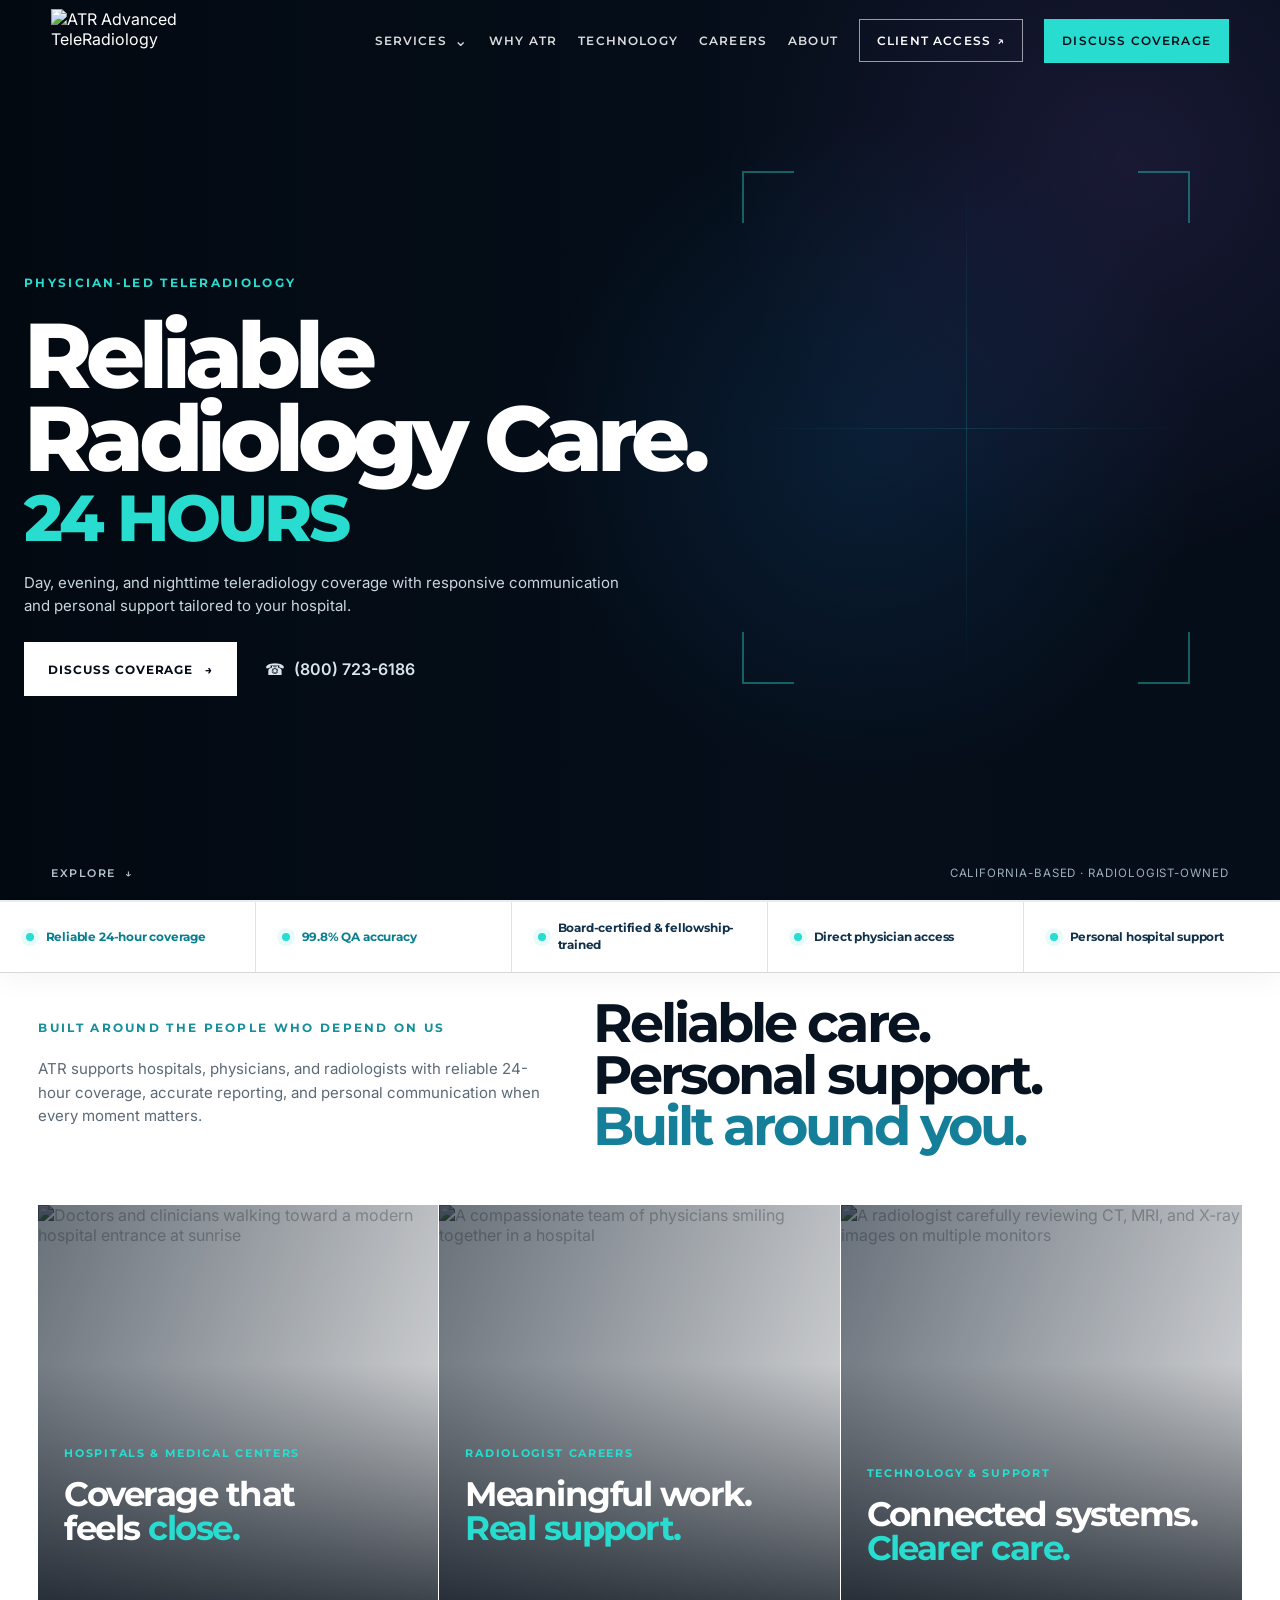
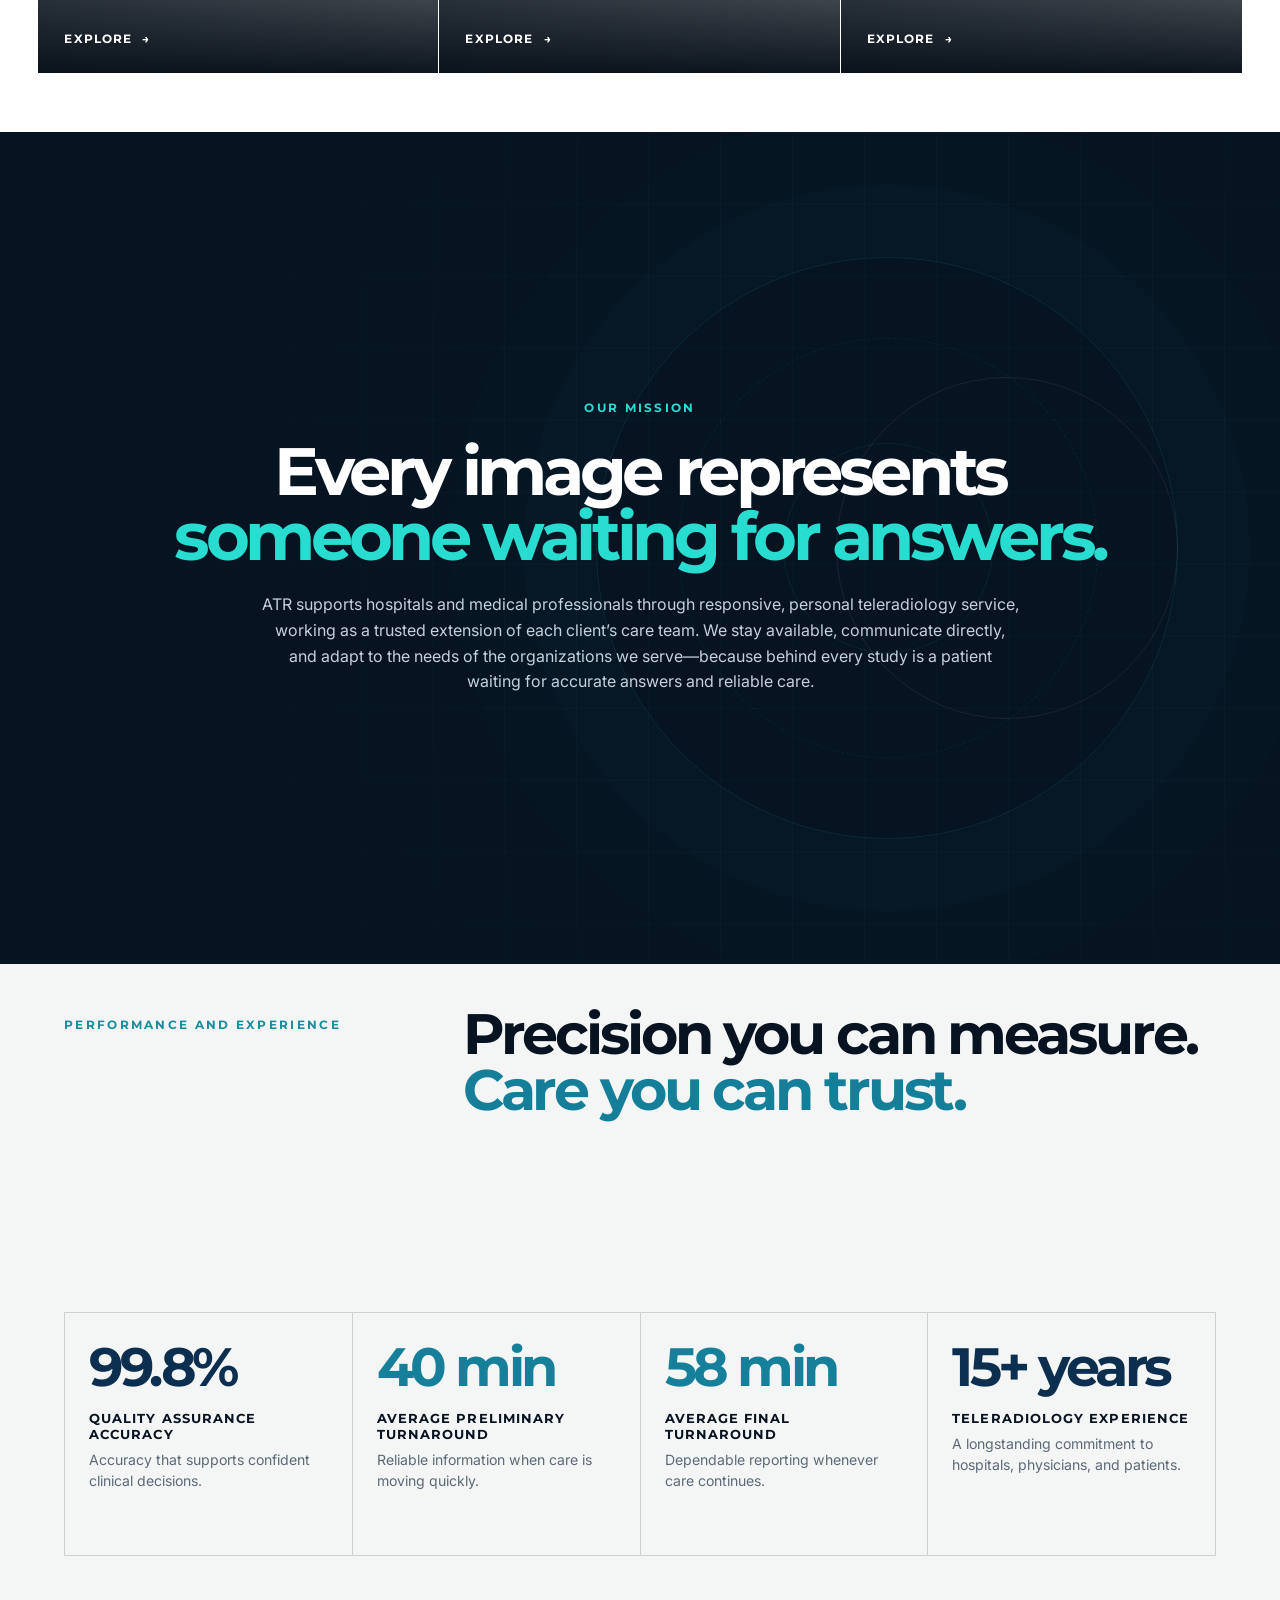
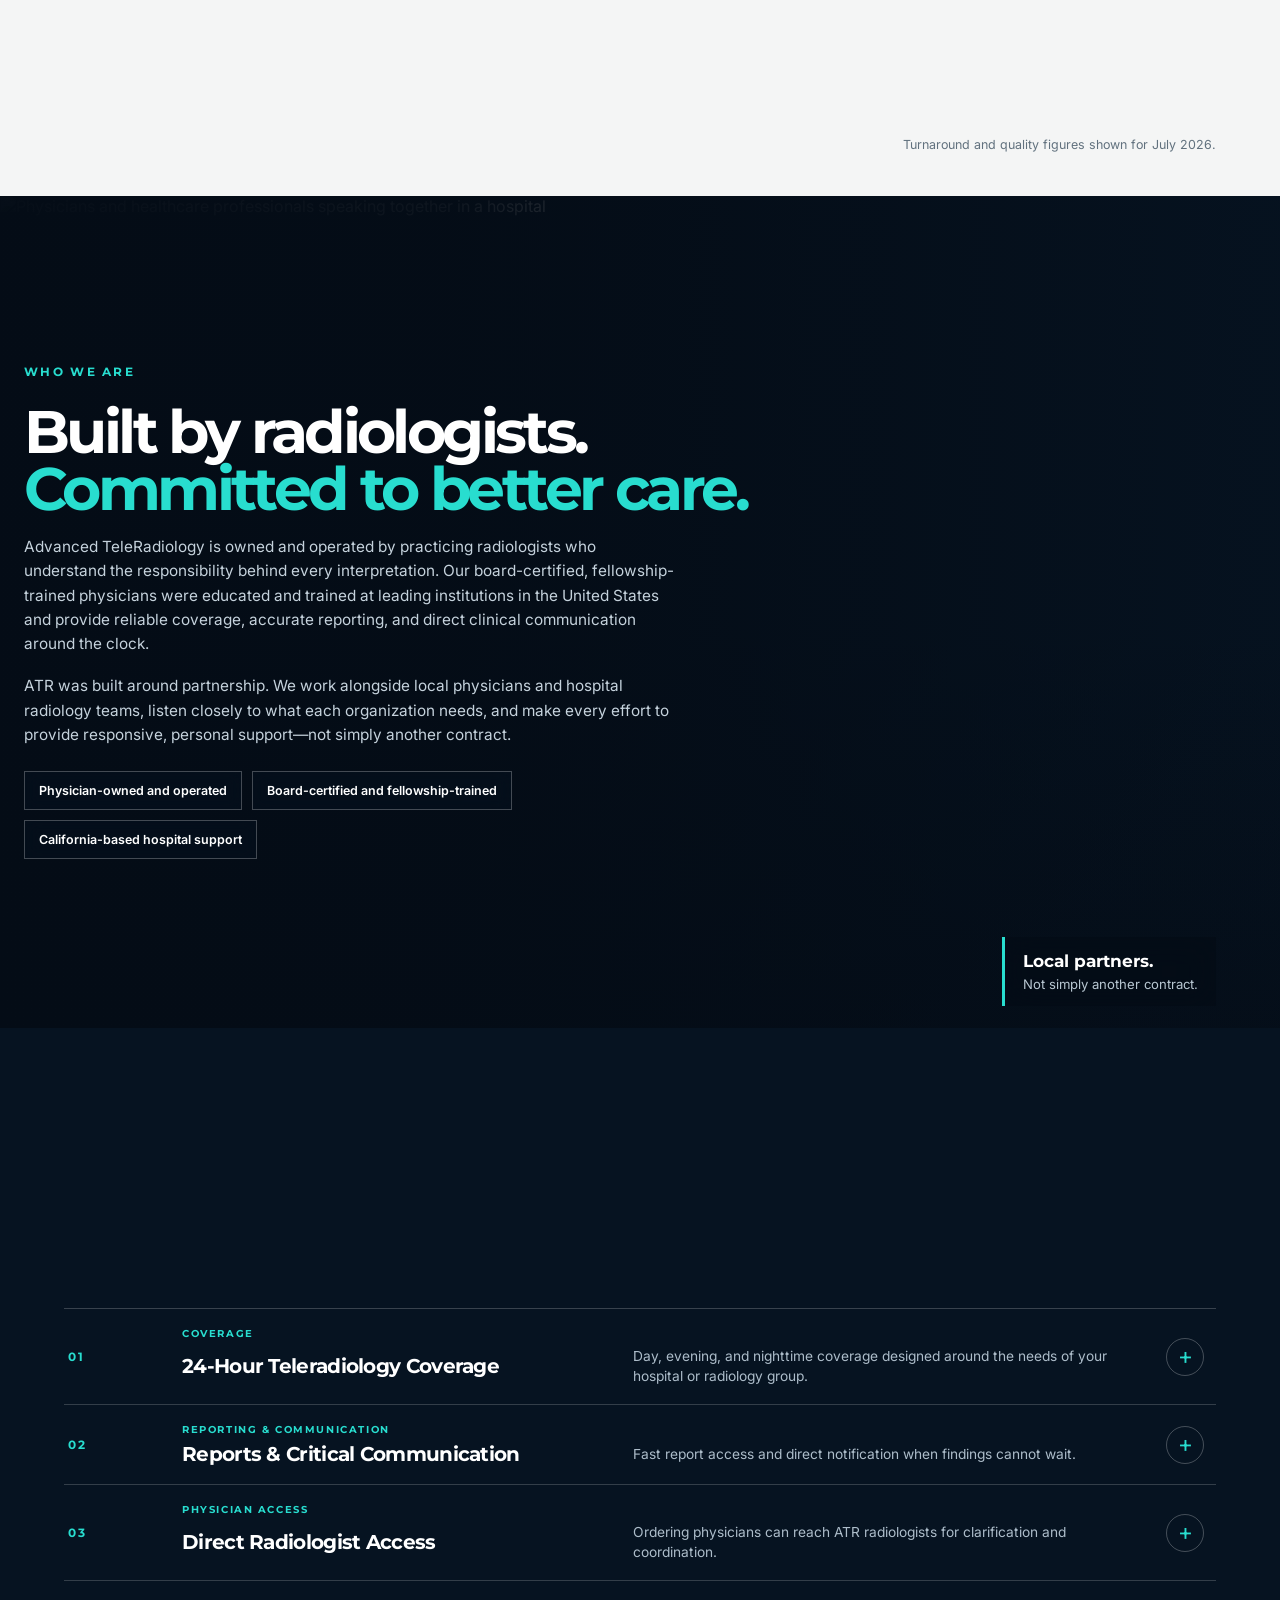
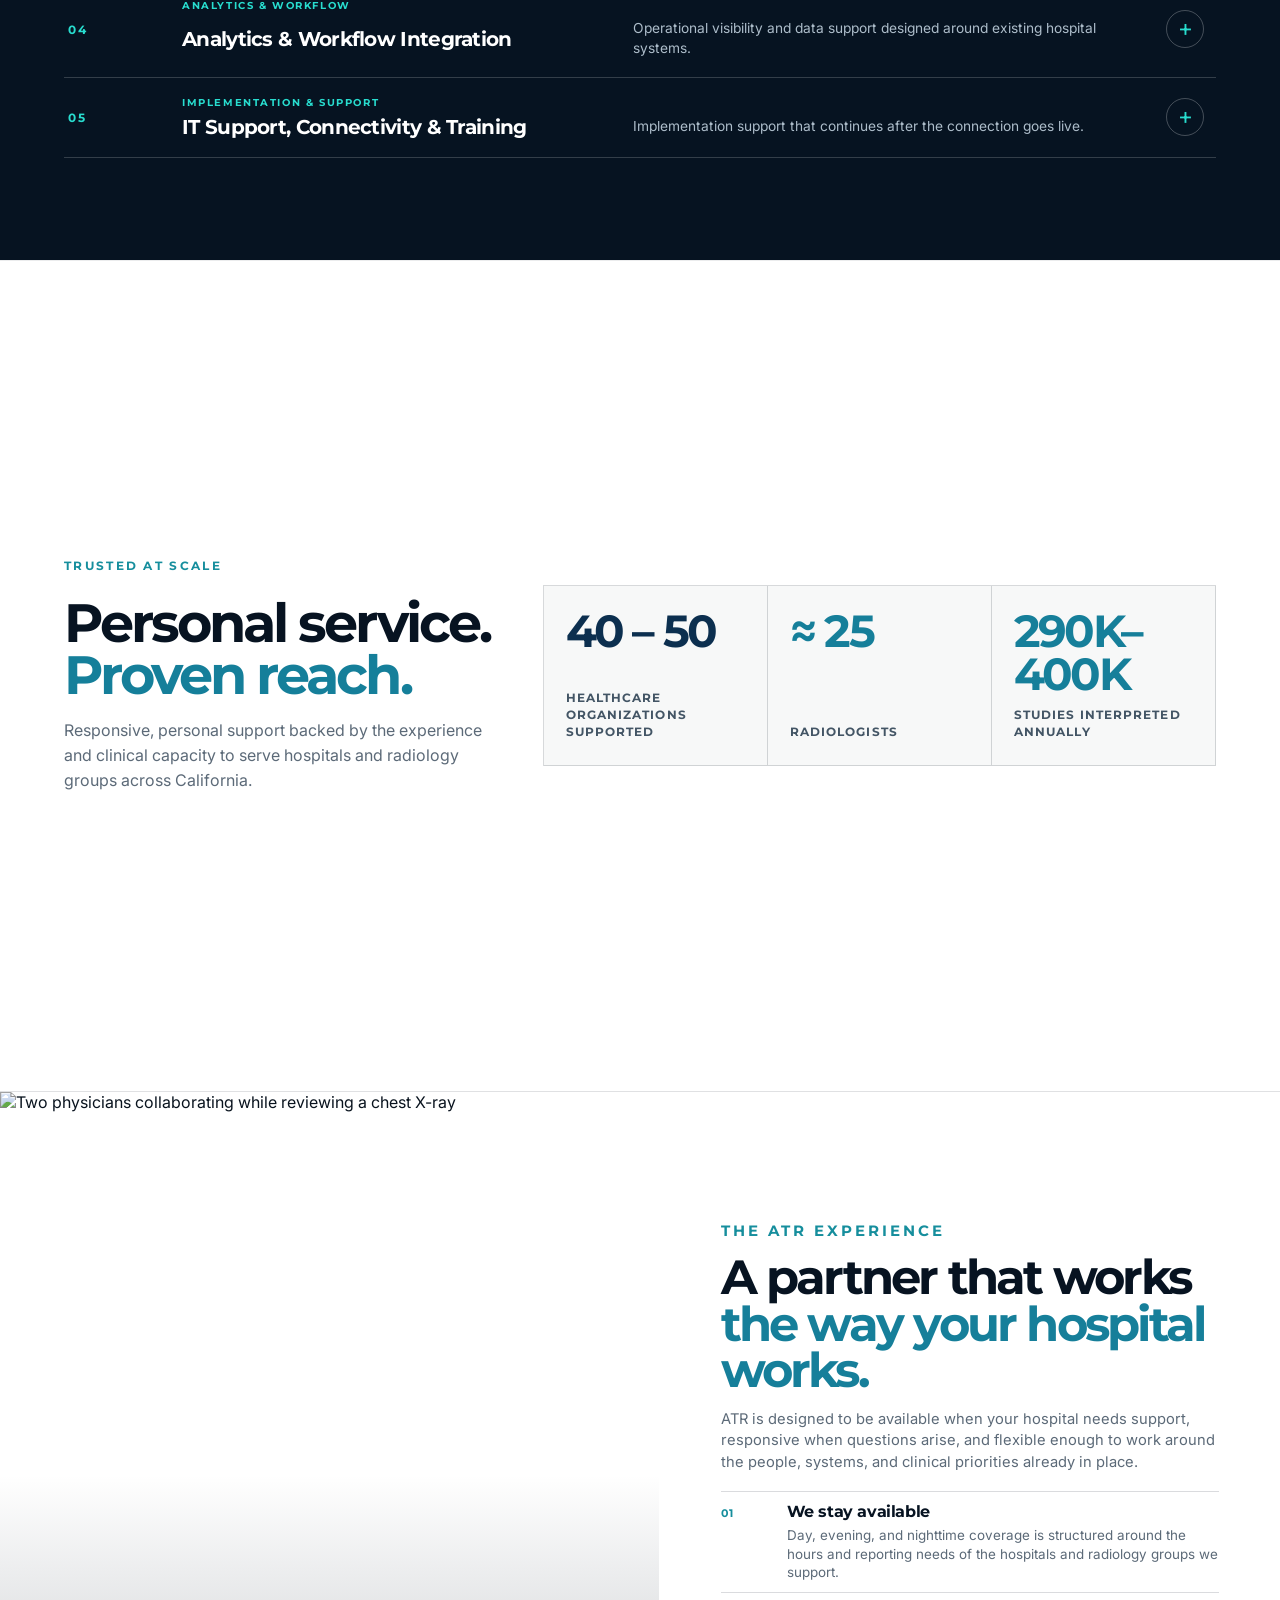
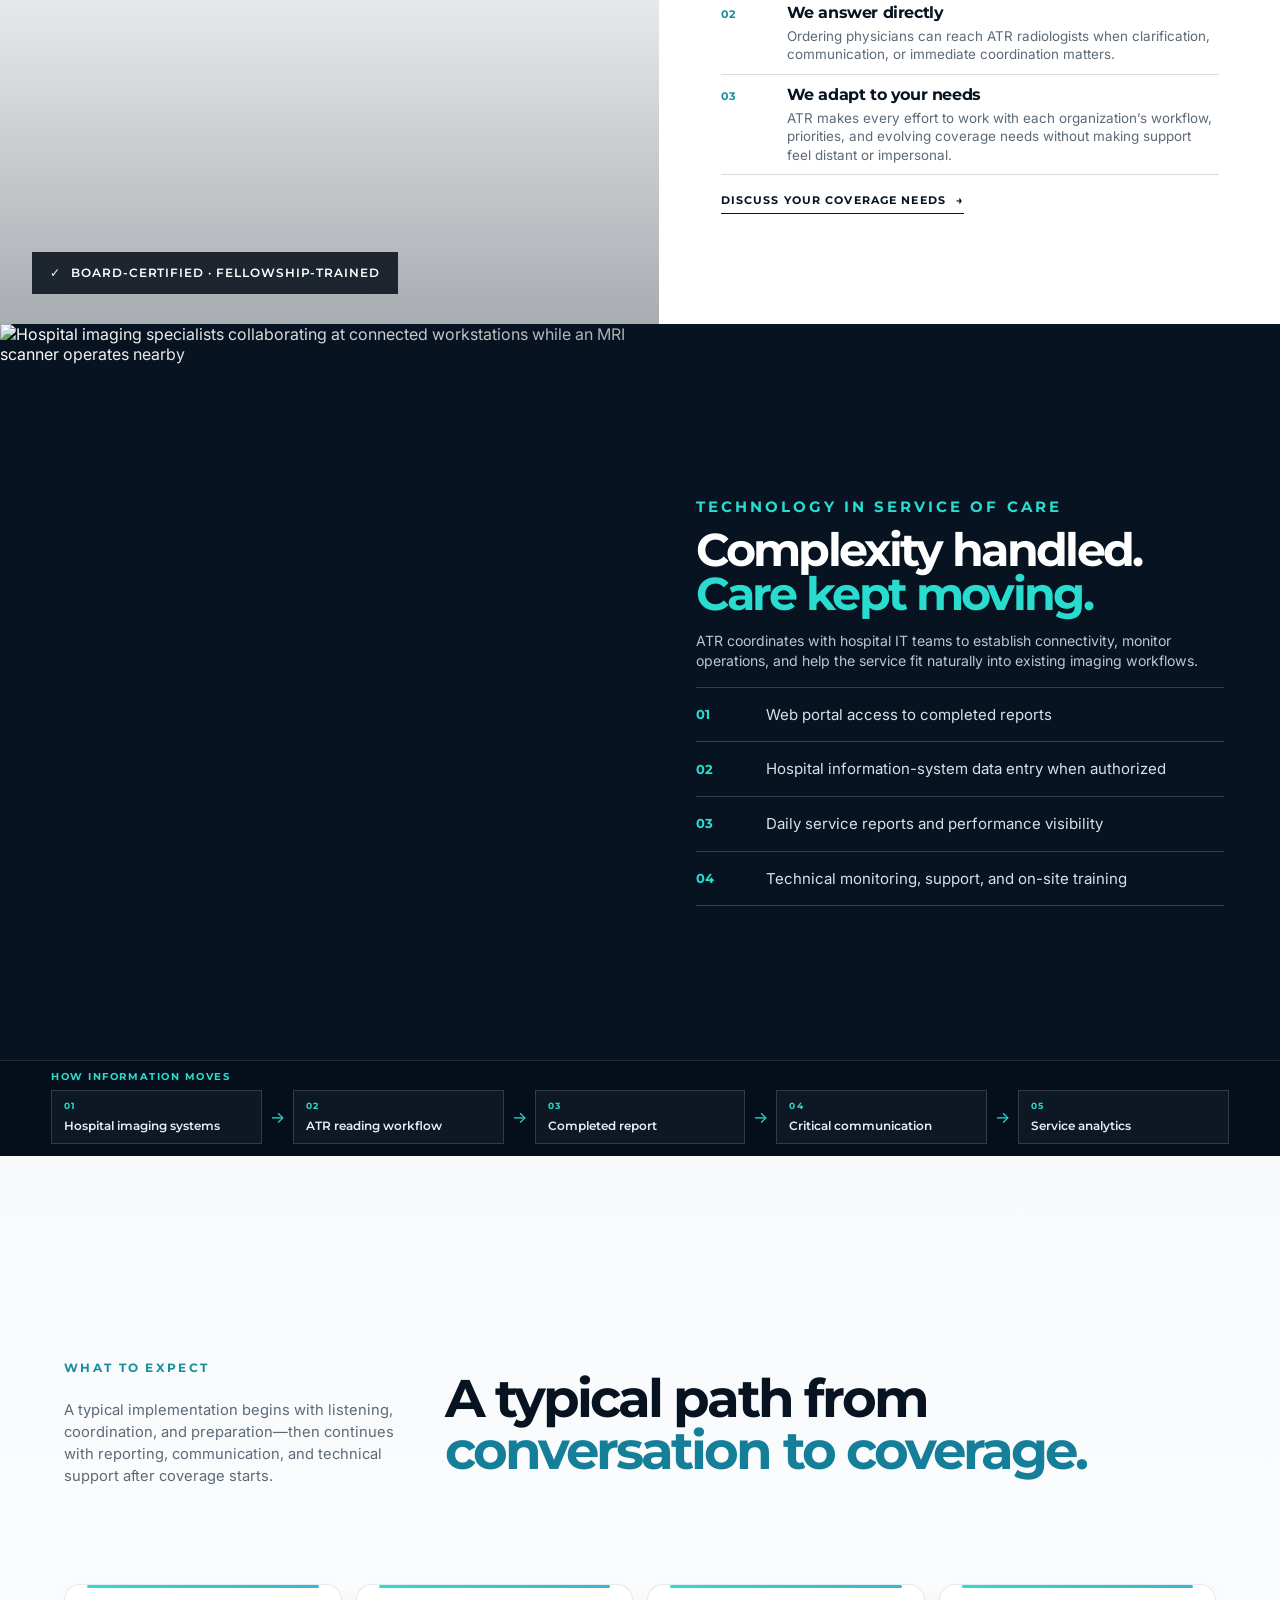
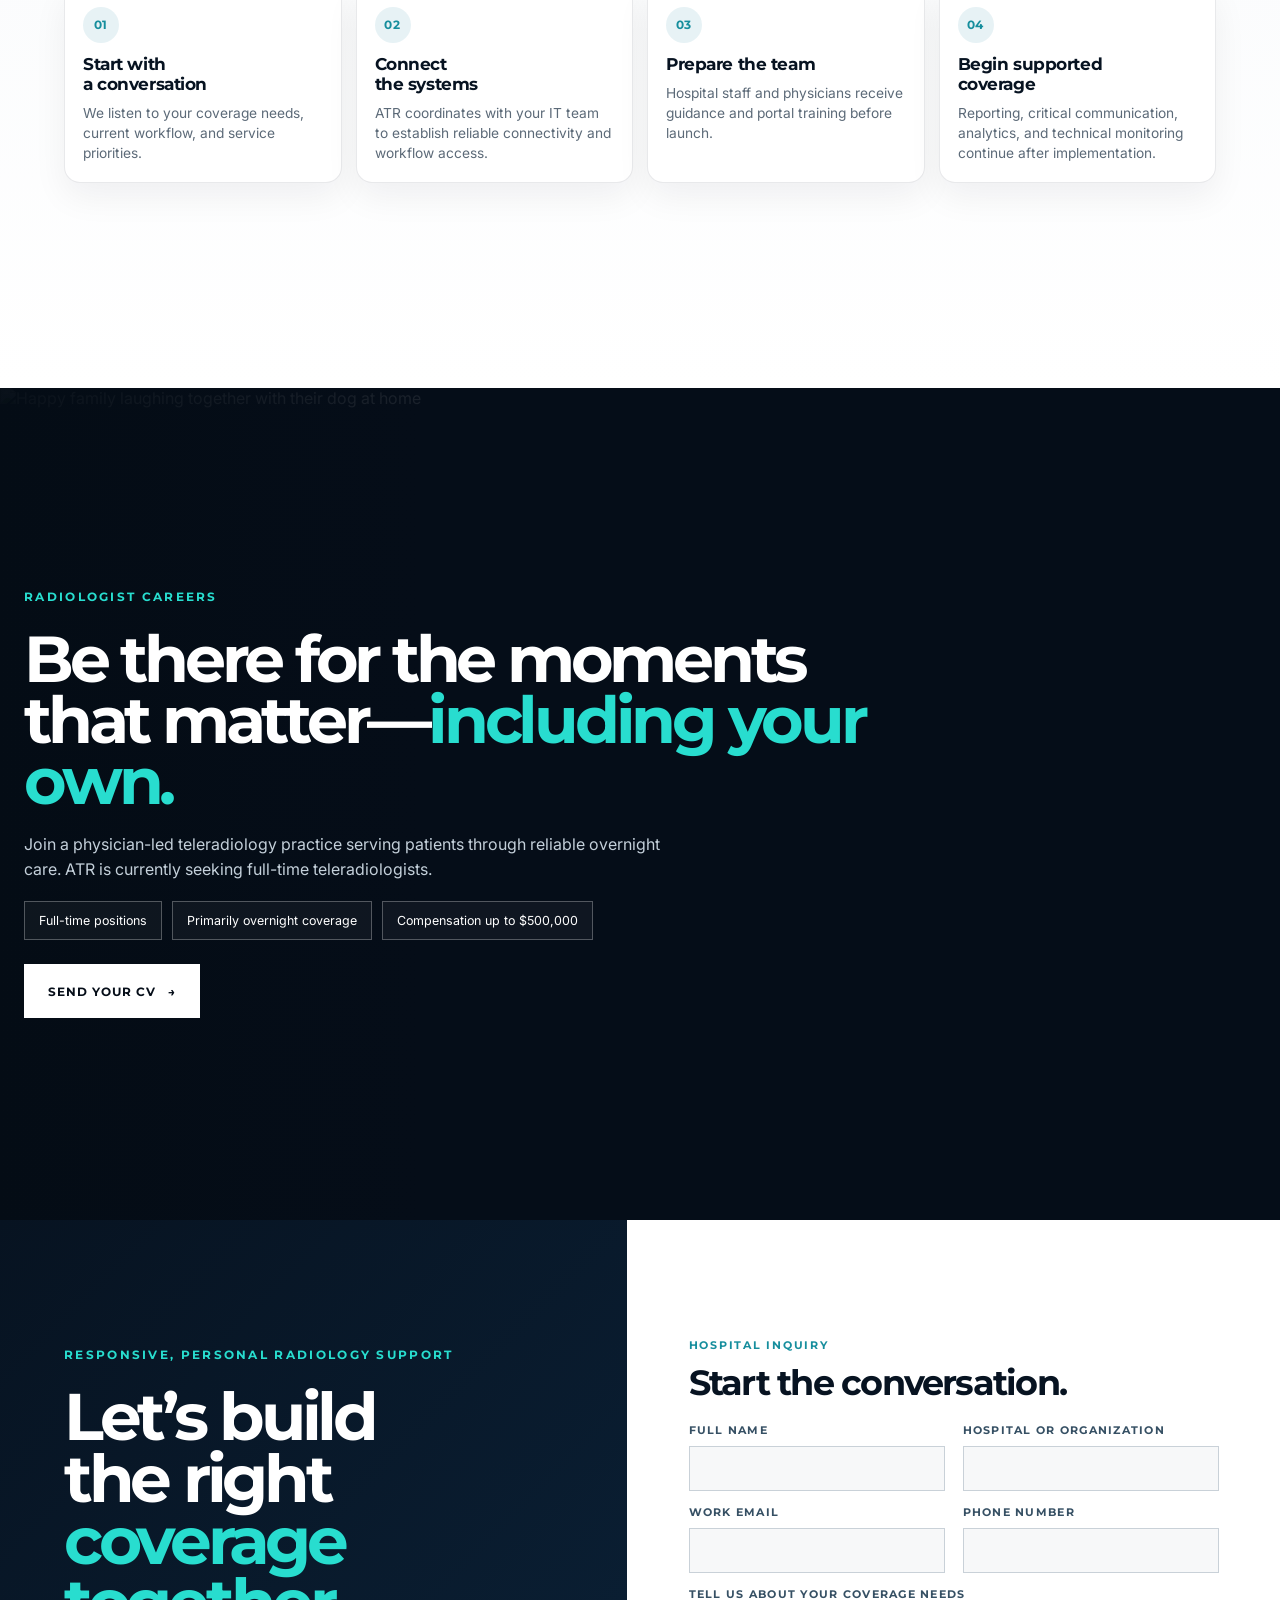
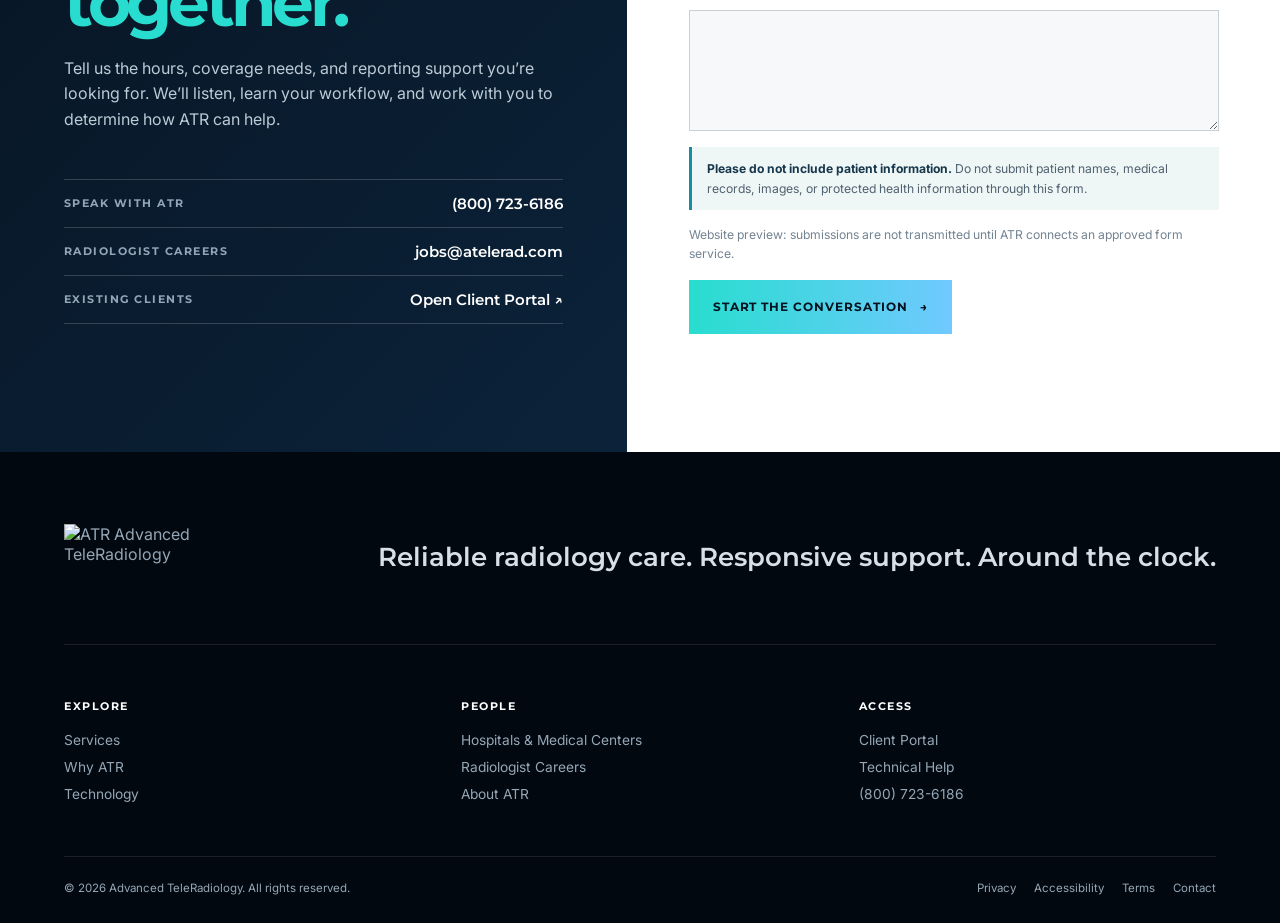
==== index.html @ 96e14dea "Publish light-theme website files" ====
<!DOCTYPE html>

<html lang="en">
<head>
<meta charset="utf-8"/>
<meta content="width=device-width, initial-scale=1" name="viewport"/>
<meta content="Advanced TeleRadiology provides reliable 24-hour teleradiology coverage, accurate reporting, responsive communication, workflow support, and direct radiologist access for California hospitals and radiology groups." name="description"/>
<meta content="#050d18" name="theme-color"/>
<meta content="ATR | Advanced TeleRadiology" property="og:title"/>
<meta content="Reliable radiology care. Responsive support. Around the clock." property="og:description"/>
<meta content="website" property="og:type"/>
<title>ATR | Advanced TeleRadiology</title>
<link href="https://fonts.googleapis.com" rel="preconnect"/>
<link crossorigin="" href="https://fonts.gstatic.com" rel="preconnect"/>
<link href="https://fonts.googleapis.com/css2?family=Inter:wght@400;500;600;700&amp;family=Montserrat:wght@500;600;700;800&amp;display=swap" rel="stylesheet"/>
<link href="styles.css" rel="stylesheet"/>
<script defer="" src="script.js"></script>
<link href="https://www.atelerad.com/" rel="canonical"/><meta content="https://www.atelerad.com/" property="og:url"/><meta content="https://www.atelerad.com/assets/social-card.jpg" property="og:image"/><meta content="1200" property="og:image:width"/><meta content="630" property="og:image:height"/><meta content="summary_large_image" name="twitter:card"/><meta content="ATR | Advanced TeleRadiology" name="twitter:title"/><meta content="Reliable radiology care. Responsive support. Around the clock." name="twitter:description"/><meta content="https://www.atelerad.com/assets/social-card.jpg" name="twitter:image"/><link href="assets/favicon.png" rel="icon" type="image/png"/><script type="application/ld+json">{"@context":"https://schema.org","@type":"Organization","name":"Advanced TeleRadiology","alternateName":"ATR","url":"https://www.atelerad.com/","logo":"https://www.atelerad.com/assets/atr-logo-optimized.png","telephone":"+1-800-723-6186","description":"Physician-owned teleradiology coverage, reporting, critical findings communication, workflow integration, and hospital support."}</script><meta content="ATR radiologist reviewing medical imaging with the headline Reliable Radiology Care. 24 Hours" property="og:image:alt"/></head>
<body>
<a class="skip-link" href="#main">Skip to main content</a>
<header class="header" data-header="">
<a aria-label="ATR home" class="brand" href="#top"><img alt="ATR Advanced TeleRadiology" decoding="async" height="211" src="assets/atr-logo-optimized.png" width="480"/></a>
<nav aria-label="Primary navigation" class="nav" data-nav="">
<div class="nav-services" data-services-nav="">
<button aria-controls="services-nav-menu" aria-expanded="false" class="nav-services__toggle" data-services-toggle="" type="button">
<span>Services</span><span aria-hidden="true" class="nav-services__chevron">⌄</span>
</button>
<div aria-label="Services menu" class="services-menu" id="services-nav-menu">
<div class="services-menu__grid">
<div>
<p>Hospital Coverage</p>
<a href="#service-coverage">24-hour teleradiology coverage</a>
<a href="#service-coverage">All study types &amp; imaging modalities</a>
<a href="#service-coverage">Preliminary and final reporting</a>
</div>
<div>
<p>Reporting &amp; Communication</p>
<a href="#service-reporting">Web portal report access</a>
<a href="#service-reporting">Critical findings calls</a>
<a href="#service-access">Direct radiologist access</a>
</div>
<div>
<p>Analytics &amp; Workflow</p>
<a href="#service-workflow">Daily service reporting</a>
<a href="#service-workflow">Hospital-system data entry</a>
<a href="#service-workflow">Workflow integration</a>
</div>
<div>
<p>Technology &amp; Implementation</p>
<a href="#service-technology">Network connectivity</a>
<a href="#service-technology">IT monitoring and support</a>
<a href="#service-technology">Staff and physician training</a>
</div>
</div>
<a class="services-menu__all" href="#services">View all services <span aria-hidden="true">→</span></a>
</div>
</div>
<a href="#why-atr">Why ATR</a>
<a href="#technology">Technology</a>
<a href="#careers">Careers</a>
<a href="#about-atr">About</a>
<a class="nav__portal" href="https://r3.atelerad.com/" rel="noopener noreferrer" target="_blank">Client Access <span aria-hidden="true">↗</span></a><a aria-label="Discuss hospital coverage with ATR" class="nav__cta" href="#contact">Discuss Coverage</a>
</nav>
<button aria-expanded="false" aria-label="Toggle navigation" class="menu" data-menu="" type="button">
<span></span><span></span><span></span>
</button>
</header>
<main id="main">
<section class="hero" id="top">
<div aria-hidden="true" class="hero__image"></div>
<div aria-hidden="true" class="hero__veil"></div>
<div aria-hidden="true" class="hero__diagnostic-frame"><span class="hero__diagnostic-corner hero__diagnostic-corner--tl"></span><span class="hero__diagnostic-corner hero__diagnostic-corner--tr"></span><span class="hero__diagnostic-corner hero__diagnostic-corner--bl"></span><span class="hero__diagnostic-corner hero__diagnostic-corner--br"></span></div>
<div class="hero__content">
<p class="overline">Physician-led teleradiology</p>
<h1>Reliable<br/>Radiology Care.</h1>
<p class="hero__hours">24 HOURS</p>
<p class="hero__sub">Day, evening, and nighttime teleradiology coverage with responsive communication and personal support tailored to your hospital.</p>
<div class="hero__actions">
<a class="button button--light" href="#contact">Discuss Coverage <span aria-hidden="true">→</span></a>
<a class="hero__phone" href="tel:+18007236186"><span aria-hidden="true">☎</span> (800) 723-6186</a>
</div>
</div>
<a class="hero__scroll" href="#pathways">Explore <span aria-hidden="true">↓</span></a>
<div class="hero__tag">California-based · Radiologist-owned</div>
</section>

<section class="pathways" id="pathways"><section aria-label="ATR trust signals" class="trust-strip" id="trust">
<div class="trust-strip__inner">
<div class="trust-signal"><span aria-hidden="true" class="trust-signal__dot"></span><strong>Reliable 24-hour coverage</strong></div>
<div class="trust-signal"><span aria-hidden="true" class="trust-signal__dot"></span><strong>99.8% QA accuracy</strong></div>
<div class="trust-signal"><span aria-hidden="true" class="trust-signal__dot"></span><strong>Board-certified &amp; fellowship-trained</strong></div>
<div class="trust-signal"><span aria-hidden="true" class="trust-signal__dot"></span><strong>Direct physician access</strong></div>
<div class="trust-signal"><span aria-hidden="true" class="trust-signal__dot"></span><strong>Personal hospital support</strong></div>
</div>
</section><div class="pathways__body">
<div class="pathways__intro" data-reveal="">
<div class="pathways__intro-copy">
<p class="overline overline--dark">Built around the people who depend on us</p>
<p>ATR supports hospitals, physicians, and radiologists with reliable 24-hour coverage, accurate reporting, and personal communication when every moment matters.</p>
</div>
<h2>Reliable care. Personal support.<br/><span>Built around you.</span></h2>
</div>
<div class="pathways__grid">
<a class="pathway" data-reveal="" href="#services">
<img alt="Doctors and clinicians walking toward a modern hospital entrance at sunrise" decoding="async" height="1448" loading="lazy" src="assets/path-hospitals.webp" width="1086"/>
<div class="pathway__overlay"></div>
<div class="pathway__content">
<p>Hospitals &amp; Medical Centers</p>
<h3>Coverage that feels <em>close.</em></h3>
<span class="pathway__body">Flexible 24-hour interpretations, direct physician communication, and support designed around your workflow.</span>
<span class="pathway__link">Explore <span aria-hidden="true">→</span></span>
</div>
</a>
<a class="pathway" data-reveal="" href="#careers">
<img alt="A compassionate team of physicians smiling together in a hospital" decoding="async" height="1448" loading="lazy" src="assets/path-radiologists.webp" width="1086"/>
<div class="pathway__overlay"></div>
<div class="pathway__content">
<p>Radiologist Careers</p>
<h3>Meaningful work. <em>Real support.</em></h3>
<span class="pathway__body">Practice in a physician-led environment focused on accuracy, dependable technology, and meaningful overnight care.</span>
<span class="pathway__link">Explore <span aria-hidden="true">→</span></span>
</div>
</a>
<a class="pathway" data-reveal="" href="#technology">
<img alt="A radiologist carefully reviewing CT, MRI, and X-ray images on multiple monitors" decoding="async" height="1448" loading="lazy" src="assets/path-technology.webp" width="1086"/>
<div class="pathway__overlay"></div>
<div class="pathway__content">
<p>Technology &amp; Support</p>
<h3>Connected systems. <em>Clearer care.</em></h3>
<span class="pathway__body">Portal access, hospital workflow integration, daily analytics, IT monitoring, and on-site training.</span>
<span class="pathway__link">Explore <span aria-hidden="true">→</span></span>
</div>
</a>
</div>
</div></section>
<section class="mission" id="mission"><div aria-hidden="true" class="mission__scan-field"><span class="mission__scan-ring mission__scan-ring--one"></span><span class="mission__scan-ring mission__scan-ring--two"></span></div>
<div class="mission__inner" data-reveal="">
<p class="overline">Our mission</p>
<h2>Every image represents<br/><span>someone waiting for answers.</span></h2>
<p>ATR supports hospitals and medical professionals through responsive, personal teleradiology service, working as a trusted extension of each client’s care team. We stay available, communicate directly, and adapt to the needs of the organizations we serve—because behind every study is a patient waiting for accurate answers and reliable care.</p>
</div>
</section>
<section class="metrics">
<div class="metrics__heading" data-reveal="">
<p class="overline overline--dark">Performance and experience</p>
<h2>Precision you can measure.<br/><span>Care you can trust.</span></h2>
</div>
<div class="metrics__grid">
<article class="metric" data-reveal=""><strong>99.8%</strong><h3>Quality assurance accuracy</h3><p>Accuracy that supports confident clinical decisions.</p></article>
<article class="metric" data-reveal=""><strong>40 min</strong><h3>Average preliminary turnaround</h3><p>Reliable information when care is moving quickly.</p></article>
<article class="metric" data-reveal=""><strong>58 min</strong><h3>Average final turnaround</h3><p>Dependable reporting whenever care continues.</p></article>
<article class="metric" data-reveal=""><strong>15+ years</strong><h3>Teleradiology experience</h3><p>A longstanding commitment to hospitals, physicians, and patients.</p></article>
</div><p class="metrics__note">Turnaround and quality figures shown for July 2026.</p>
</section>
<section class="about-company" id="about-atr">
<img alt="Physicians and healthcare professionals speaking together in a hospital" class="about-company__image" decoding="async" height="1448" loading="lazy" src="assets/about-team.webp" width="1086"/>
<div aria-hidden="true" class="about-company__veil"></div>
<div class="about-company__content" data-reveal="">
<p class="overline">Who we are</p>
<h2>Built by radiologists.<br/><span>Committed to better care.</span></h2>
<p>Advanced TeleRadiology is owned and operated by practicing radiologists who understand the responsibility behind every interpretation. Our board-certified, fellowship-trained physicians were educated and trained at leading institutions in the United States and provide reliable coverage, accurate reporting, and direct clinical communication around the clock.</p>
<p>ATR was built around partnership. We work alongside local physicians and hospital radiology teams, listen closely to what each organization needs, and make every effort to provide responsive, personal support—not simply another contract.</p>
<div aria-label="ATR company qualities" class="about-company__facts">
<span>Physician-owned and operated</span>
<span>Board-certified and fellowship-trained</span>
<span>California-based hospital support</span>
</div>
</div>
<div class="about-company__statement" data-reveal="">
<strong>Local partners.</strong>
<span>Not simply another contract.</span>
</div>
</section>
<section class="services" id="services">
<div class="services__header" data-reveal="">
<div><p class="overline">Services for hospitals</p><h2>Care never stops.<br/><span>Neither do we.</span></h2></div>
<p>ATR provides 24-hour teleradiology coverage for hospitals and radiology groups, with preliminary and final interpretation across all study types and imaging modalities—supported by responsive communication, technology, analytics, and implementation support.</p>
</div>
<div class="capabilities capabilities--accordion">
<article class="capability capability--expandable" data-reveal="" data-service-accordion="" id="service-coverage">
<button aria-controls="service-coverage-panel" aria-expanded="false" class="capability__toggle" type="button">
<span class="capability__number">01</span>
<span class="capability__title"><span class="capability__category">Coverage</span><strong>24-Hour Teleradiology Coverage</strong><small>Day, evening, and nighttime coverage designed around the needs of your hospital or radiology group.</small></span>
<span aria-hidden="true" class="capability__arrow">+</span>
</button>
<div class="capability__panel" hidden="" id="service-coverage-panel">
<div class="capability__details">
<p>ATR supports California hospitals, medical centers, and radiology groups with flexible teleradiology coverage across all study types and imaging modalities.</p>
<ul><li>Preliminary and final interpretation</li><li>All study types and imaging modalities</li><li>Coverage structured around hospital needs and workflows</li></ul>
</div>
</div>
</article>
<article class="capability capability--expandable" data-reveal="" data-service-accordion="" id="service-reporting">
<button aria-controls="service-reporting-panel" aria-expanded="false" class="capability__toggle" type="button">
<span class="capability__number">02</span>
<span class="capability__title"><span class="capability__category">Reporting &amp; communication</span><strong>Reports &amp; Critical Communication</strong><small>Fast report access and direct notification when findings cannot wait.</small></span>
<span aria-hidden="true" class="capability__arrow">+</span>
</button>
<div class="capability__panel" hidden="" id="service-reporting-panel">
<div class="capability__details">
<p>Completed reports are made available through ATR’s web portal when studies are completed.</p>
<ul><li>Immediate web portal access to completed reports</li><li>Critical findings communicated directly by phone</li><li>Clear reporting designed to keep patient care moving</li></ul>
</div>
</div>
</article>
<article class="capability capability--expandable" data-reveal="" data-service-accordion="" id="service-access">
<button aria-controls="service-access-panel" aria-expanded="false" class="capability__toggle" type="button">
<span class="capability__number">03</span>
<span class="capability__title"><span class="capability__category">Physician access</span><strong>Direct Radiologist Access</strong><small>Ordering physicians can reach ATR radiologists for clarification and coordination.</small></span>
<span aria-hidden="true" class="capability__arrow">+</span>
</button>
<div class="capability__panel" hidden="" id="service-access-panel">
<div class="capability__details">
<p>ATR keeps clinical communication personal and accessible rather than placing distance between the interpreting radiologist and the hospital team.</p>
<ul><li>Direct access for ordering physicians</li><li>Clinical clarification when questions arise</li><li>Responsive communication with hospital care teams</li></ul>
</div>
</div>
</article>
<article class="capability capability--expandable" data-reveal="" data-service-accordion="" id="service-workflow">
<button aria-controls="service-workflow-panel" aria-expanded="false" class="capability__toggle" type="button">
<span class="capability__number">04</span>
<span class="capability__title"><span class="capability__category">Analytics &amp; workflow</span><strong>Analytics &amp; Workflow Integration</strong><small>Operational visibility and data support designed around existing hospital systems.</small></span>
<span aria-hidden="true" class="capability__arrow">+</span>
</button>
<div class="capability__panel" hidden="" id="service-workflow-panel">
<div class="capability__details">
<p>ATR helps clients monitor service performance and reduce unnecessary workflow friction.</p>
<ul><li>Online daily service reporting for radiology departments</li><li>Hospital information-system data entry when access is authorized</li><li>Integration support for existing reporting and imaging workflows</li></ul>
</div>
</div>
</article>
<article class="capability capability--expandable" data-reveal="" data-service-accordion="" id="service-technology">
<button aria-controls="service-technology-panel" aria-expanded="false" class="capability__toggle" type="button">
<span class="capability__number">05</span>
<span class="capability__title"><span class="capability__category">Implementation &amp; support</span><strong>IT Support, Connectivity &amp; Training</strong><small>Implementation support that continues after the connection goes live.</small></span>
<span aria-hidden="true" class="capability__arrow">+</span>
</button>
<div class="capability__panel" hidden="" id="service-technology-panel">
<div class="capability__details">
<p>ATR’s technical team works with hospital IT personnel to establish and maintain reliable connectivity.</p>
<ul><li>Connectivity setup coordinated with hospital IT teams</li><li>Daily operational monitoring and technical support</li><li>Alerts to hospital IT personnel when issues occur</li><li>On-site web portal training for hospital staff and physicians</li></ul>
</div>
</div>
</article>
</div>
</section>
<section aria-label="ATR service scale" class="scale-proof">
<div class="scale-proof__inner">
<div class="scale-proof__intro" data-reveal="">
<p class="overline overline--dark">Trusted at scale</p>
<h2>Personal service.<br/><span>Proven reach.</span></h2>
<p>Responsive, personal support backed by the experience and clinical capacity to serve hospitals and radiology groups across California.</p>
</div>
<div class="scale-proof__stats">
<article data-reveal=""><strong>40&nbsp;–&nbsp;50</strong><span>Healthcare organizations supported</span></article>
<article data-reveal=""><strong>≈&nbsp;25</strong><span>Radiologists</span></article>
<article data-reveal=""><strong>290K–400K</strong><span>Studies interpreted annually</span></article>
</div>
</div>
</section>
<section class="partnership" id="why-atr">
<div class="partnership__visual" data-reveal="">
<img alt="Two physicians collaborating while reviewing a chest X-ray" decoding="async" height="1402" loading="lazy" src="assets/partnership-radiologists.webp" width="1122"/>
<div class="partnership__caption"><span aria-hidden="true">✓</span> Board-certified · Fellowship-trained</div>
</div>
<div class="partnership__copy" data-reveal=""><p class="overline overline--dark">The ATR experience</p><h2>A partner that works <br/><span>the way your hospital works.</span></h2><p>ATR is designed to be available when your hospital needs support, responsive when questions arise, and flexible enough to work around the people, systems, and clinical priorities already in place.</p><div class="partnership__experience"><article><span>01</span><div><h3>We stay available</h3><p>Day, evening, and nighttime coverage is structured around the hours and reporting needs of the hospitals and radiology groups we support.</p></div></article><article><span>02</span><div><h3>We answer directly</h3><p>Ordering physicians can reach ATR radiologists when clarification, communication, or immediate coordination matters.</p></div></article><article><span>03</span><div><h3>We adapt to your needs</h3><p>ATR makes every effort to work with each organization’s workflow, priorities, and evolving coverage needs without making support feel distant or impersonal.</p></div></article></div><a class="text-button" href="#contact">Discuss your coverage needs <span aria-hidden="true">→</span></a></div>
</section>
<section class="technology" id="technology">
<div class="technology__media"><img alt="Hospital imaging specialists collaborating at connected workstations while an MRI scanner operates nearby" decoding="async" height="1402" loading="lazy" src="assets/technology-control-room.webp" width="1122"/></div>
<div class="technology__copy" data-reveal="">
<p class="overline">Technology in service of care</p>
<h2>Complexity handled.<br/><span>Care kept moving.</span></h2>
<p>ATR coordinates with hospital IT teams to establish connectivity, monitor operations, and help the service fit naturally into existing imaging workflows.</p>
<div class="technology__points">
<div><strong>01</strong><span>Web portal access to completed reports</span></div>
<div><strong>02</strong><span>Hospital information-system data entry when authorized</span></div>
<div><strong>03</strong><span>Daily service reports and performance visibility</span></div>
<div><strong>04</strong><span>Technical monitoring, support, and on-site training</span></div>
</div>
</div>
<div class="technology__flow" data-reveal=""><p class="technology__flow-label">How information moves</p><div aria-label="Hospital-to-ATR radiology workflow" class="technology__flow-track" role="group"><div class="technology__flow-node"><span>01</span><strong>Hospital imaging systems</strong></div><div aria-hidden="true" class="technology__flow-connector">→</div><div class="technology__flow-node"><span>02</span><strong>ATR reading workflow</strong></div><div aria-hidden="true" class="technology__flow-connector">→</div><div class="technology__flow-node"><span>03</span><strong>Completed report</strong></div><div aria-hidden="true" class="technology__flow-connector">→</div><div class="technology__flow-node"><span>04</span><strong>Critical communication</strong></div><div aria-hidden="true" class="technology__flow-connector">→</div><div class="technology__flow-node"><span>05</span><strong>Service analytics</strong></div></div></div></section>
<section class="process">
<div class="process__header" data-reveal="">
<div class="process__intro">
<p class="overline overline--dark">What to expect</p>
<p class="process__lede">A typical implementation begins with listening, coordination, and preparation—then continues with reporting, communication, and technical support after coverage starts.</p>
</div>
<h2>A typical path from <span>conversation to coverage.</span></h2>
</div>
<div class="process__grid">
<article data-reveal=""><span>01</span><h3>Start with a conversation</h3><p>We listen to your coverage needs, current workflow, and service priorities.</p></article>
<article data-reveal=""><span>02</span><h3>Connect the systems</h3><p>ATR coordinates with your IT team to establish reliable connectivity and workflow access.</p></article>
<article data-reveal=""><span>03</span><h3>Prepare the team</h3><p>Hospital staff and physicians receive guidance and portal training before launch.</p></article>
<article data-reveal=""><span>04</span><h3>Begin supported coverage</h3><p>Reporting, critical communication, analytics, and technical monitoring continue after implementation.</p></article>
</div>
</section>
<section class="careers" id="careers">
<img alt="Happy family laughing together with their dog at home" decoding="async" height="941" loading="lazy" src="assets/careers-family-reference.webp" width="1672"/>
<div class="careers__veil"></div>
<div class="careers__content" data-reveal="">
<p class="overline">Radiologist careers</p>
<h2>Be there for the moments<br/>that matter—<span>including your own.</span></h2>
<p>Join a physician-led teleradiology practice serving patients through reliable overnight care. ATR is currently seeking full-time teleradiologists.</p>
<div class="careers__facts"><span>Full-time positions</span><span>Primarily overnight coverage</span><span>Compensation up to $500,000</span></div>
<a class="button button--light" href="mailto:jobs@atelerad.com">Send Your CV <span aria-hidden="true">→</span></a>
</div>
</section>
<section class="contact" id="contact">
<div class="contact__statement" data-reveal="">
<p class="overline">Responsive, personal radiology support</p>
<h2>Let’s build the right<br/><span>coverage together.</span></h2>
<p>Tell us the hours, coverage needs, and reporting support you’re looking for. We’ll listen, learn your workflow, and work with you to determine how ATR can help.</p>
<div class="contact__direct">
<a href="tel:+18007236186"><span>Speak with ATR</span><strong>(800) 723-6186</strong></a>
<a href="mailto:jobs@atelerad.com"><span>Radiologist careers</span><strong>jobs@atelerad.com</strong></a>
<a href="https://r3.atelerad.com/" rel="noopener noreferrer" target="_blank"><span>Existing clients</span><strong>Open Client Portal ↗</strong></a>
</div>
</div>
<div class="contact__panel" data-reveal="">
<form aria-describedby="form-privacy form-preview-note" class="inquiry-form" data-inquiry-form="">
<div class="inquiry-form__heading">
<span>Hospital inquiry</span>
<h3>Start the conversation.</h3>
</div>
<div class="form-grid">
<label><span>Full name</span><input autocomplete="name" name="name" required="" type="text"/></label>
<label><span>Hospital or organization</span><input autocomplete="organization" name="organization" required="" type="text"/></label>
<label><span>Work email</span><input autocomplete="email" name="email" required="" type="email"/></label>
<label><span>Phone number</span><input autocomplete="tel" name="phone" type="tel"/></label>
<label class="form-grid__wide"><span>Tell us about your coverage needs</span><textarea name="message" required="" rows="5"></textarea></label>
</div>
<p class="form-privacy" id="form-privacy"><strong>Please do not include patient information.</strong> Do not submit patient names, medical records, images, or protected health information through this form.</p>
<p class="form-preview-note" id="form-preview-note">Website preview: submissions are not transmitted until ATR connects an approved form service.</p><button class="button button--accent" type="submit">Start the Conversation <span aria-hidden="true">→</span></button>
<p aria-live="polite" class="form-status" data-form-status=""></p>
</form>
</div>
</section>
</main>
<footer class="footer">
<div class="footer__brand"><img alt="ATR Advanced TeleRadiology" decoding="async" height="211" src="assets/atr-logo-optimized.png" width="480"/><p>Reliable radiology care. Responsive support. Around the clock.</p></div>
<div class="footer__links">
<div><strong>Explore</strong><a href="#services">Services</a><a href="#why-atr">Why ATR</a><a href="#technology">Technology</a></div>
<div><strong>People</strong><a href="#pathways">Hospitals &amp; Medical Centers</a><a href="#careers">Radiologist Careers</a><a href="#about-atr">About ATR</a></div>
<div><strong>Access</strong><a href="https://r3.atelerad.com/" rel="noopener noreferrer" target="_blank">Client Portal</a><a href="tel:+18882250386">Technical Help</a><a href="tel:+18007236186">(800) 723-6186</a></div>
</div>
<div class="footer__bottom"><span>© 2026 Advanced TeleRadiology. All rights reserved.</span><div class="footer__legal"><button data-dialog-open="privacy-dialog" type="button">Privacy</button><button data-dialog-open="accessibility-dialog" type="button">Accessibility</button><button data-dialog-open="terms-dialog" type="button">Terms</button><a href="#contact">Contact</a></div></div>
</footer>
<dialog class="site-dialog" id="privacy-dialog"><div class="site-dialog__panel"><button aria-label="Close Website Privacy" class="site-dialog__close" data-dialog-close="" type="button">×</button><p class="overline overline--dark">ATR website</p><h2>Website Privacy</h2><p>This website is designed for general company and service inquiries. Do not submit patient names, medical records, medical images, or other protected health information through the public inquiry form. The final privacy notice should be reviewed and approved by ATR before launch.</p></div></dialog><dialog class="site-dialog" id="accessibility-dialog"><div class="site-dialog__panel"><button aria-label="Close Accessibility" class="site-dialog__close" data-dialog-close="" type="button">×</button><p class="overline overline--dark">ATR website</p><h2>Accessibility</h2><p>ATR intends for this website to be usable by people with a wide range of abilities. The site includes keyboard navigation, visible focus states, semantic headings, descriptive image text, and reduced-motion support. Accessibility feedback can be shared through the contact section.</p></div></dialog><dialog class="site-dialog" id="terms-dialog"><div class="site-dialog__panel"><button aria-label="Close Website Terms" class="site-dialog__close" data-dialog-close="" type="button">×</button><p class="overline overline--dark">ATR website</p><h2>Website Terms</h2><p>The information on this public website is for general informational purposes and is not medical advice. Portal access is limited to authorized users. Final website terms should be reviewed and approved by ATR before publication.</p></div></dialog></body>
</html>
---- styles.css ----
:root{
  --ink:#071321;--navy:#050d18;--navy-2:#0b1d31;--cyan:#28ddcf;--violet:#a96fff;--blue:#2995ff;--white:#fff;--paper:#f2f4f5;--line:rgba(7,19,33,.16);--muted:#5c6a78;--max:1440px;font-synthesis:none;text-rendering:optimizeLegibility
}
*{box-sizing:border-box}html{scroll-behavior:smooth;background:var(--navy)}body{margin:0;font-family:Inter,sans-serif;color:var(--ink);background:var(--paper);overflow-x:hidden}a{color:inherit;text-decoration:none}button{font:inherit}img{display:block;max-width:100%}::selection{background:var(--cyan);color:var(--navy)}
.skip-link{position:fixed;left:18px;top:-60px;z-index:200;padding:12px 16px;background:#fff;color:#071321;font-weight:700;transition:top .2s}.skip-link:focus{top:18px}
.header{position:fixed;inset:0 0 auto;z-index:100;height:96px;padding:0 clamp(24px,4vw,72px);display:flex;align-items:center;justify-content:space-between;color:#fff;transition:background .35s,height .35s,border-color .35s;border-bottom:1px solid transparent}.header--solid{height:76px;background:rgba(5,13,24,.92);backdrop-filter:blur(18px);border-color:rgba(255,255,255,.09)}.brand img{width:118px;height:52px;object-fit:contain;object-position:left center}.nav{display:flex;align-items:center;gap:clamp(14px,1.65vw,28px)}.nav>a{font:600 .76rem Montserrat,sans-serif;text-transform:uppercase;letter-spacing:.095em;color:rgba(255,255,255,.86);transition:color .2s,background .2s,border-color .2s}.nav>a:hover{color:var(--cyan)}.nav__portal{display:inline-flex;align-items:center;gap:6px;padding:13px 17px;border:1px solid rgba(255,255,255,.58);color:#fff!important}.nav__portal:hover{background:#fff;color:var(--navy)!important;border-color:#fff}.menu{display:none;color:#fff;background:none;border:0;padding:8px;width:42px;height:42px;position:relative}.menu span{position:absolute;left:8px;right:8px;height:2px;background:#fff;transition:.25s}.menu span:nth-child(1){top:12px}.menu span:nth-child(2){top:20px}.menu span:nth-child(3){top:28px}.menu.is-open span:nth-child(1){top:20px;transform:rotate(45deg)}.menu.is-open span:nth-child(2){opacity:0}.menu.is-open span:nth-child(3){top:20px;transform:rotate(-45deg)}
.hero{position:relative;min-height:100svh;display:flex;align-items:center;overflow:hidden;color:#fff;background:var(--navy)}.hero__image{position:absolute;inset:0;background:url('assets/hero-clinic-reference.webp') 50% 50%/cover no-repeat;transform:scale(1.03);animation:heroDrift 16s ease-in-out infinite alternate}.hero__veil{position:absolute;inset:0;background:linear-gradient(90deg,rgba(3,9,17,.98) 0%,rgba(4,12,22,.94) 33%,rgba(5,15,27,.57) 63%,rgba(5,13,24,.1) 100%),linear-gradient(0deg,rgba(5,13,24,.8),transparent 45%)}.hero:after{content:"";position:absolute;inset:0;background:radial-gradient(circle at 68% 50%,rgba(41,149,255,.12),transparent 34%),radial-gradient(circle at 88% 18%,rgba(169,111,255,.12),transparent 30%);pointer-events:none}.hero__content{position:relative;z-index:4;width:min(1260px,calc(100% - 48px));margin:auto;padding-top:88px}.overline{margin:0 0 24px;font:700 .72rem Montserrat,sans-serif;letter-spacing:.2em;text-transform:uppercase;color:var(--cyan)}.overline--dark{color:#168e9d}.hero h1{margin:0;max-width:930px;font:800 clamp(4rem,8.3vw,8.5rem)/.9 Montserrat,sans-serif;letter-spacing:-.065em}.hero h1 span{display:inline-block;color:var(--cyan)}.hero__promise{margin:18px 0 0;font:800 clamp(1.85rem,3.35vw,3.6rem)/1.02 Montserrat,sans-serif;letter-spacing:-.045em;color:#fff}.hero__hours{margin:10px 0 0;font:800 clamp(3rem,5.8vw,6rem)/.95 Montserrat,sans-serif;letter-spacing:-.055em;color:var(--cyan)}.hero__hours+.hero__sub{margin-top:22px}.hero__sub{max-width:680px;margin:36px 0 0;font-size:clamp(1rem,1.35vw,1.2rem);line-height:1.75;color:#c8d5df}.hero__actions{display:flex;align-items:center;gap:28px;margin-top:38px}.button{display:inline-flex;align-items:center;justify-content:center;gap:12px;min-height:54px;padding:0 24px;font:700 .75rem Montserrat,sans-serif;letter-spacing:.08em;text-transform:uppercase;transition:transform .2s,background .2s,color .2s}.button:hover{transform:translateY(-2px)}.button--light{color:var(--navy);background:#fff}.button--light:hover{background:var(--cyan)}.hero__phone{display:inline-flex;align-items:center;gap:9px;font-weight:600;color:#d9e5ed}.hero__phone:hover{color:var(--cyan)}.hero__scroll{position:absolute;z-index:5;left:clamp(24px,4vw,72px);bottom:34px;display:flex;gap:9px;align-items:center;color:#b7c5d1;font:600 .68rem Montserrat,sans-serif;letter-spacing:.14em;text-transform:uppercase}.hero__tag{position:absolute;z-index:5;right:clamp(24px,4vw,72px);bottom:34px;color:#9dafbc;font-size:.72rem;letter-spacing:.08em;text-transform:uppercase}
.pathways{background:#fff;border-top:1px solid rgba(7,19,33,.08);padding:clamp(30px,3.2vw,48px) clamp(20px,3vw,52px) clamp(70px,6.5vw,96px)}.pathways__intro{width:min(1240px,100%);margin:0 auto 28px;display:grid;grid-template-columns:.9fr 1.1fr;align-items:center;gap:28px}.pathways__intro .overline{align-self:auto;margin-bottom:18px}.pathways__intro h2,.metrics__heading h2,.process__header h2{margin:0;font:700 clamp(2.7rem,5.6vw,5.9rem)/.98 Montserrat,sans-serif;letter-spacing:-.055em}.pathways__intro h2 span,.metrics__heading h2 span,.process__header h2 span{color:#157f9a}.pathways__grid{width:min(var(--max),100%);margin:auto;display:grid;grid-template-columns:repeat(3,1fr);min-height:660px}.pathway{position:relative;overflow:hidden;color:#fff;border-right:1px solid rgba(255,255,255,.23)}.pathway:last-child{border-right:0}.pathway img{position:absolute;inset:0;width:100%;height:100%;object-fit:cover;transition:transform .8s cubic-bezier(.2,.7,.2,1),filter .6s;filter:saturate(.72) brightness(.72)}.pathway:first-child img{object-position:54% 52%}.pathway:nth-child(2) img{object-position:48% 48%}.pathway:nth-child(3) img{object-position:52% 46%}.pathway__overlay{position:absolute;inset:0;background:linear-gradient(0deg,rgba(4,12,22,.96),rgba(4,12,22,.13) 66%),linear-gradient(110deg,rgba(8,23,39,.55),transparent)}.pathway__content{position:absolute;inset:auto 34px 36px;z-index:2}.pathway__content>p{margin:0 0 18px;color:var(--cyan);font:700 .66rem Montserrat,sans-serif;text-transform:uppercase;letter-spacing:.16em}.pathway h3{margin:0;font:700 clamp(2rem,3.4vw,3.8rem)/1 Montserrat,sans-serif;letter-spacing:-.045em}.pathway h3 em{font-style:normal;color:var(--cyan)}.pathway__body{display:block;max-width:420px;margin-top:20px;color:#d2dce4;font-size:.92rem;line-height:1.65;opacity:0;transform:translateY(15px);transition:.4s}.pathway__link{display:flex;align-items:center;gap:10px;margin-top:24px;color:#fff;font:700 .72rem Montserrat,sans-serif;letter-spacing:.1em;text-transform:uppercase}.pathway:hover img{transform:scale(1.06);filter:saturate(.95) brightness(.8)}.pathway:hover .pathway__body{opacity:1;transform:none}
.mission{position:relative;overflow:hidden;min-height:720px;padding:130px 24px;display:grid;place-items:center;text-align:center;color:#fff;background:linear-gradient(145deg,#050d18,#0a2036 65%,#0b1d31)}.mission__inner{position:relative;z-index:2;width:min(1120px,100%)}.mission h2{margin:0;font:700 clamp(3rem,6.5vw,7.2rem)/.96 Montserrat,sans-serif;letter-spacing:-.065em}.mission h2 span{color:var(--cyan)}.mission__inner>p:last-child{max-width:760px;margin:36px auto 0;color:#c4d1dc;font-size:clamp(1rem,1.5vw,1.2rem);line-height:1.8}
.metrics{background:#f4f5f5;padding:clamp(100px,10vw,165px) clamp(24px,5vw,86px)}.metrics__heading{width:min(1260px,100%);margin:0 auto 76px;display:grid;grid-template-columns:.65fr 1.35fr;gap:50px;align-items:start}.metrics__heading .overline{padding-top:12px}.metrics__grid{width:min(1260px,100%);margin:auto;display:grid;grid-template-columns:repeat(2,1fr);border-top:1px solid var(--line);border-left:1px solid var(--line)}.metric{min-height:310px;padding:46px;border-right:1px solid var(--line);border-bottom:1px solid var(--line)}.metric strong{display:block;font:700 clamp(3.5rem,6vw,7rem)/.95 Montserrat,sans-serif;letter-spacing:-.065em;color:#0c2f4f}.metric:nth-child(2) strong,.metric:nth-child(3) strong{color:#167f9a}.metric h3{margin:26px 0 8px;font:700 1rem Montserrat,sans-serif;text-transform:uppercase;letter-spacing:.08em}.metric p{margin:0;color:var(--muted);line-height:1.6}
.services{color:#fff;background:#061321;padding:clamp(110px,11vw,180px) clamp(24px,5vw,86px)}.services__header{width:min(1260px,100%);margin:0 auto 70px;display:grid;grid-template-columns:1.35fr .65fr;gap:70px;align-items:end}.services__header h2{margin:0;font:700 clamp(3.3rem,6vw,6.5rem)/.95 Montserrat,sans-serif;letter-spacing:-.06em}.services__header h2 span{color:var(--cyan)}.services__header>p{margin:0;color:#b9c8d4;line-height:1.8}.capabilities{width:min(1260px,100%);margin:auto;border-top:1px solid rgba(255,255,255,.18)}.capability{position:relative;display:grid;grid-template-columns:110px 1.1fr 1fr 40px;gap:28px;align-items:center;padding:42px 0;border-bottom:1px solid rgba(255,255,255,.18);transition:padding .3s,background .3s}.capability:hover{padding-left:22px;background:linear-gradient(90deg,rgba(40,221,207,.07),transparent 75%)}.capability__number{color:var(--cyan);font:700 .76rem Montserrat,sans-serif;letter-spacing:.16em}.capability h3{margin:0;font:700 clamp(1.4rem,2.1vw,2.25rem)/1.16 Montserrat,sans-serif;letter-spacing:-.035em}.capability p{margin:0;color:#adbdca;line-height:1.75}.capability__arrow{color:#7d92a4;font-size:1.5rem}
.partnership{display:grid;grid-template-columns:1.03fr .97fr;background:#fff;min-height:780px}.partnership__visual{position:relative;min-height:680px;overflow:hidden}.partnership__visual img{width:100%;height:100%;object-fit:cover;object-position:48% center;filter:saturate(.82)}.partnership__visual:after{content:"";position:absolute;inset:0;background:linear-gradient(0deg,rgba(6,19,33,.35),transparent 54%)}.partnership__caption{position:absolute;z-index:2;left:32px;bottom:30px;display:flex;gap:10px;align-items:center;padding:14px 18px;color:#fff;background:rgba(5,13,24,.86);backdrop-filter:blur(12px);font:600 .74rem Montserrat,sans-serif;letter-spacing:.08em;text-transform:uppercase}.partnership__copy{display:flex;flex-direction:column;justify-content:center;padding:clamp(70px,8vw,130px)}.partnership__copy h2{margin:0;font:700 clamp(3rem,5.5vw,5.8rem)/.96 Montserrat,sans-serif;letter-spacing:-.058em}.partnership__copy h2 span{color:#167f9a}.partnership__copy>p:not(.overline){margin:32px 0;color:var(--muted);font-size:1.05rem;line-height:1.8}.partnership ul{list-style:none;padding:0;margin:0 0 34px;display:grid;gap:14px}.partnership li{display:flex;gap:12px;align-items:center;font-weight:600}.partnership li span{color:#168e9d}.text-button{display:inline-flex;align-items:center;gap:10px;width:max-content;padding-bottom:8px;border-bottom:1px solid var(--ink);font:700 .76rem Montserrat,sans-serif;text-transform:uppercase;letter-spacing:.1em}.text-button:hover{color:#168e9d;border-color:#168e9d}
.technology{display:grid;grid-template-columns:1fr 1fr;min-height:840px;color:#fff;background:#071321}.technology__media{position:relative;overflow:hidden}.technology__media img{width:100%;height:100%;object-fit:cover;object-position:center 48%;filter:saturate(.72) contrast(1.04)}.technology__media:after{content:"";position:absolute;inset:0;background:linear-gradient(90deg,transparent,rgba(7,19,33,.35)),linear-gradient(0deg,rgba(7,19,33,.3),transparent)}.technology__copy{display:flex;flex-direction:column;justify-content:center;padding:clamp(72px,8vw,128px)}.technology__copy h2{margin:0;font:700 clamp(3rem,5.4vw,5.8rem)/.96 Montserrat,sans-serif;letter-spacing:-.058em}.technology__copy h2 span{color:var(--cyan)}.technology__copy>p:not(.overline){color:#b9c7d2;line-height:1.8;margin:30px 0 46px}.technology__points{border-top:1px solid rgba(255,255,255,.18)}.technology__points div{display:grid;grid-template-columns:60px 1fr;gap:20px;padding:21px 0;border-bottom:1px solid rgba(255,255,255,.18)}.technology__points strong{color:var(--cyan);font:700 .75rem Montserrat,sans-serif}.technology__points span{color:#d6e1e8}
.process{background:linear-gradient(180deg,#f7f9fb 0%,#fff 100%);padding:clamp(64px,6vw,92px) clamp(24px,5vw,86px)}.process__header{width:min(1260px,100%);margin:0 auto 34px;display:grid;grid-template-columns:.62fr 1.38fr;gap:46px;align-items:end}.process__intro{max-width:420px}.process__lede{margin:12px 0 0;color:var(--muted);line-height:1.65;font-size:.96rem}.process__grid{width:min(1260px,100%);margin:auto;display:grid;grid-template-columns:repeat(4,1fr);gap:14px}.process__grid article{position:relative;min-height:0;padding:24px 22px 22px;background:#fff;border:1px solid rgba(5,20,35,.09);border-radius:16px;box-shadow:0 14px 34px rgba(6,24,41,.06)}.process__grid article::before{content:"";position:absolute;left:22px;right:22px;top:0;height:3px;border-radius:999px;background:linear-gradient(90deg,var(--cyan),#39b6d2)}.process__grid article>span{display:inline-flex;align-items:center;justify-content:center;width:36px;height:36px;margin-top:2px;border-radius:50%;background:rgba(21,127,154,.10);color:#168e9d;font:700 .72rem Montserrat,sans-serif;letter-spacing:.06em}.process__grid h3{margin:16px 0 10px;font:700 1.18rem/1.18 Montserrat,sans-serif;letter-spacing:-.025em;max-width:14ch}.process__grid p{margin:0;color:var(--muted);line-height:1.58;font-size:.9rem}
.careers{position:relative;min-height:900px;display:flex;align-items:center;overflow:hidden;color:#fff;background:#050d18}.careers>img{position:absolute;inset:0;width:100%;height:100%;object-fit:cover;object-position:30% 42%;filter:saturate(.78) brightness(.70)}.careers__veil{position:absolute;inset:0;background:linear-gradient(90deg,rgba(4,12,21,.97) 0%,rgba(5,13,24,.88) 33%,rgba(5,13,24,.30) 70%,rgba(5,13,24,.10) 100%),linear-gradient(0deg,rgba(5,13,24,.42),transparent 46%)}.careers__content{position:relative;z-index:2;width:min(1260px,calc(100% - 48px));margin:auto}.careers h2{max-width:1000px;margin:0;font:700 clamp(3.4rem,6.5vw,7.4rem)/.94 Montserrat,sans-serif;letter-spacing:-.065em}.careers h2 span{color:var(--cyan)}.careers__content>p:not(.overline){max-width:650px;color:#c4d0da;margin:32px 0;line-height:1.8}.careers__facts{display:flex;flex-wrap:wrap;gap:10px;margin-bottom:34px}.careers__facts span{padding:11px 14px;border:1px solid rgba(255,255,255,.28);font-size:.78rem;background:rgba(255,255,255,.04)}
.contact{display:grid;grid-template-columns:.92fr 1.08fr;gap:clamp(56px,7vw,110px);align-items:start;color:#fff;background:linear-gradient(135deg,#071321,#0d2a45);padding:clamp(100px,10vw,160px) clamp(24px,5vw,86px)}.contact__statement{position:sticky;top:110px}.contact__statement h2{margin:0;font:700 clamp(3.6rem,6.4vw,7rem)/.94 Montserrat,sans-serif;letter-spacing:-.065em}.contact__statement h2 span{color:var(--cyan)}.contact__statement>p:last-of-type{max-width:660px;color:#bdcbd6;margin-top:32px;line-height:1.8}.contact__direct{margin-top:50px;border-top:1px solid rgba(255,255,255,.18)}.contact__direct a{display:flex;align-items:center;justify-content:space-between;gap:24px;padding:20px 0;border-bottom:1px solid rgba(255,255,255,.18)}.contact__direct span{color:#91a6b8;font:700 .66rem Montserrat,sans-serif;text-transform:uppercase;letter-spacing:.14em}.contact__direct strong{font:600 .94rem Montserrat,sans-serif;text-align:right}.contact__direct a:hover strong{color:var(--cyan)}.contact__panel{background:#fff;color:var(--ink);padding:clamp(30px,4vw,58px);box-shadow:0 35px 90px rgba(0,0,0,.22)}.inquiry-form__heading span{display:block;color:#168e9d;font:700 .68rem Montserrat,sans-serif;text-transform:uppercase;letter-spacing:.16em;margin-bottom:13px}.inquiry-form__heading h3{margin:0 0 36px;font:700 clamp(2rem,3.2vw,3.6rem)/1 Montserrat,sans-serif;letter-spacing:-.05em}.form-grid{display:grid;grid-template-columns:1fr 1fr;gap:22px 20px}.form-grid label{display:grid;gap:9px}.form-grid label>span{font:700 .66rem Montserrat,sans-serif;text-transform:uppercase;letter-spacing:.12em;color:#365064}.form-grid input,.form-grid textarea{width:100%;border:1px solid #c9d1d8;background:#f7f8f9;color:var(--ink);padding:15px 14px;font:500 1rem Inter,sans-serif;outline:none;transition:border-color .2s,box-shadow .2s,background .2s}.form-grid textarea{resize:vertical;min-height:150px}.form-grid input:focus,.form-grid textarea:focus{border-color:#168e9d;background:#fff;box-shadow:0 0 0 3px rgba(40,221,207,.14)}.form-grid__wide{grid-column:1/-1}.form-privacy{margin:22px 0 26px;padding:16px 18px;border-left:3px solid #168e9d;background:#eef6f6;color:#50616f;font-size:.82rem;line-height:1.6}.form-privacy strong{color:#17374c}.button--accent{border:0;color:#04131f;background:linear-gradient(90deg,var(--cyan),#70c9ff);cursor:pointer}.button--accent:hover{background:linear-gradient(90deg,#65eee3,#a07dff)}.form-status{display:none;margin:20px 0 0;color:#176f7d;font-weight:600;line-height:1.55}.form-status.is-visible{display:block}
.footer{color:#95a7b6;background:#020810;padding:72px clamp(24px,5vw,86px) 28px}.footer__brand{display:flex;align-items:center;justify-content:space-between;gap:30px;padding-bottom:54px;border-bottom:1px solid rgba(255,255,255,.1)}.footer__brand img{width:130px}.footer__brand p{margin:0;color:#d8e0e7;font:600 clamp(1.2rem,2vw,1.8rem) Montserrat,sans-serif}.footer__links{display:grid;grid-template-columns:repeat(3,1fr);gap:40px;padding:54px 0}.footer__links div{display:flex;flex-direction:column;gap:11px}.footer__links strong{color:#fff;margin-bottom:8px;font:700 .68rem Montserrat,sans-serif;text-transform:uppercase;letter-spacing:.14em}.footer__links a{font-size:.86rem}.footer__links a:hover{color:var(--cyan)}.footer__bottom{display:flex;justify-content:space-between;gap:30px;padding-top:24px;border-top:1px solid rgba(255,255,255,.1);font-size:.72rem}
[data-reveal]{opacity:0;transform:translateY(34px);transition:opacity .8s cubic-bezier(.2,.7,.2,1),transform .8s cubic-bezier(.2,.7,.2,1)}[data-reveal].is-visible{opacity:1;transform:none}@keyframes heroDrift{from{transform:scale(1.03)}to{transform:scale(1.075) translate3d(-1.2%,.6%,0)}}
@media(max-width:1050px){.menu{display:block;z-index:102}.nav{position:fixed;inset:0;padding:110px 34px 50px;display:flex;flex-direction:column;align-items:stretch;gap:0;background:#050d18;transform:translateX(100%);transition:transform .3s}.nav--open{transform:none}.nav>a,.nav>a:not(.nav__portal):not(.nav__cta){display:flex;align-items:center;justify-content:space-between;padding:18px 0;border-bottom:1px solid rgba(255,255,255,.14);font-size:.82rem}.nav__portal{justify-content:center;margin-top:26px;border:1px solid rgba(255,255,255,.6)!important;padding:18px!important}.pathways__grid{grid-template-columns:1fr;min-height:0}.pathway{min-height:560px;border-right:0;border-bottom:1px solid rgba(255,255,255,.2)}.pathway__body{opacity:1;transform:none}.services__header,.metrics__heading,.process__header{grid-template-columns:1fr}.partnership,.technology{grid-template-columns:1fr}.partnership__visual,.technology__media{min-height:620px}.process__header{gap:22px;margin-bottom:28px}.process__grid{grid-template-columns:repeat(2,1fr);gap:14px}.contact{grid-template-columns:1fr}.contact__statement{position:static}}
@media(max-width:760px){.hero__promise{font-size:clamp(1.55rem,7vw,2.3rem);margin-top:14px}.hero__hours{font-size:clamp(2.8rem,14vw,4.25rem);margin-top:8px}.header{height:76px;padding-inline:20px}.brand img{width:92px}.menu{display:block;z-index:102}.nav{position:fixed;inset:0;padding:110px 28px 50px;display:flex;flex-direction:column;align-items:stretch;gap:0;background:#050d18;transform:translateX(100%);transition:transform .3s}.nav--open{transform:none}.nav>a,.nav>a:not(.nav__portal):not(.nav__cta){display:flex;align-items:center;justify-content:space-between;padding:18px 0;border-bottom:1px solid rgba(255,255,255,.14);font-size:.82rem}.nav__portal{justify-content:center;margin-top:26px;border:1px solid rgba(255,255,255,.6)!important;padding:18px!important}.hero__content{width:calc(100% - 40px)}.hero__image{background-position:62% center}.hero__veil{background:linear-gradient(90deg,rgba(3,9,17,.98),rgba(5,13,24,.76)),linear-gradient(0deg,rgba(5,13,24,.9),transparent)}.hero h1{font-size:clamp(3.6rem,17vw,6rem)}.hero__sub{max-width:92%}.hero__actions{flex-direction:column;align-items:flex-start}.hero__tag{display:none}.pathways__intro{grid-template-columns:1fr}.pathway{min-height:520px}.pathway__content{inset:auto 24px 28px}.mission{min-height:660px}.metrics__grid{grid-template-columns:1fr}.metric{min-height:250px;padding:34px}.services__header{gap:28px}.capability{grid-template-columns:50px 1fr 24px;gap:16px}.capability p{grid-column:2/4}.partnership__visual,.technology__media{min-height:520px}.partnership__copy,.technology__copy{padding:76px 24px}.process{padding:58px 20px 70px}.process__header{margin-bottom:24px;gap:16px}.process__lede{font-size:.94rem}.process__grid{grid-template-columns:1fr;gap:12px}.process__grid article{min-height:0;padding:22px 20px 20px;border-radius:14px}.process__grid article::before{left:20px;right:20px}.process__grid h3{margin-top:14px;font-size:1.14rem}.careers{min-height:820px}.careers__veil{background:linear-gradient(90deg,rgba(4,12,21,.98),rgba(5,13,24,.73))}.careers__content{width:calc(100% - 40px)}.form-grid{grid-template-columns:1fr}.contact__direct a{align-items:flex-start;flex-direction:column;gap:6px}.contact__direct strong{text-align:left}.footer__brand{align-items:flex-start;flex-direction:column}.footer__links{grid-template-columns:1fr}.footer__bottom{flex-direction:column}}
@media(max-width:1050px){.trust-bar__inner{grid-template-columns:repeat(2,1fr)}.trust-item{border-bottom:1px solid rgba(7,19,33,.12)}.trust-item:nth-child(even){border-right:0}.trust-item:last-child{grid-column:1/-1}.form-grid{grid-template-columns:1fr 1fr}}
@media(max-width:760px){.trust-bar__inner{grid-template-columns:1fr}.trust-item,.trust-item:nth-child(even){min-height:auto;border-right:0}.trust-item:last-child{grid-column:auto}.trust-item--primary{padding-block:24px}.contact__panel{padding:30px 22px}.form-grid{grid-template-columns:1fr}.contact__statement h2{font-size:clamp(3rem,14vw,5rem)}}
@media(prefers-reduced-motion:reduce){html{scroll-behavior:auto}*,*:before,*:after{animation-duration:.01ms!important;animation-iteration-count:1!important;transition-duration:.01ms!important}[data-reveal]{opacity:1;transform:none}}

/* Option A: unified trust and pathways introduction */
.trust-strip{position:relative;z-index:8;background:#fff;border-top:1px solid rgba(7,19,33,.08);border-bottom:1px solid rgba(7,19,33,.16);box-shadow:0 10px 26px rgba(7,19,33,.035)}
.trust-strip__inner{width:min(var(--max),100%);margin:auto;display:grid;grid-template-columns:repeat(5,1fr)}
.trust-signal{min-height:82px;padding:20px clamp(18px,2vw,30px);display:flex;align-items:center;gap:12px;border-right:1px solid rgba(7,19,33,.12)}
.trust-signal:last-child{border-right:0}
.trust-signal__dot{width:8px;height:8px;flex:0 0 8px;border-radius:50%;background:var(--cyan);box-shadow:0 0 0 5px rgba(40,221,207,.11)}
.trust-signal strong{font:700 clamp(.78rem,.9vw,.92rem)/1.35 Montserrat,sans-serif;letter-spacing:-.015em;color:#12314b}
.trust-signal:nth-child(1) strong,.trust-signal:nth-child(2) strong{color:#087f8f}

.pathways{padding:clamp(72px,7vw,110px) clamp(20px,3vw,52px) clamp(56px,5vw,78px)}
.pathways__intro{width:min(1240px,100%);margin:0 auto 48px;display:grid;grid-template-columns:.9fr 1.1fr;align-items:center;gap:clamp(48px,7vw,112px)}
.pathways__intro-copy{max-width:520px}
.pathways__intro-copy .overline{margin-bottom:22px}
.pathways__intro-copy>p:last-child{margin:0;color:var(--muted);font-size:clamp(.98rem,1.25vw,1.1rem);line-height:1.8}
.pathways__intro h2{justify-self:end;width:min(100%,650px)}

@media(max-width:1050px){
  .trust-strip__inner{grid-template-columns:repeat(3,1fr)}
  .trust-signal{border-bottom:1px solid rgba(7,19,33,.12)}
  .trust-signal:nth-child(3){border-right:0}
  .trust-signal:nth-child(4),.trust-signal:nth-child(5){border-bottom:0}
  .trust-signal:nth-child(5){grid-column:span 2}
  .pathways__intro{grid-template-columns:1fr 1fr;gap:48px}
}

@media(max-width:760px){
  .trust-strip__inner{grid-template-columns:1fr}
  .trust-signal,.trust-signal:nth-child(3),.trust-signal:nth-child(4),.trust-signal:nth-child(5){min-height:58px;border-right:0;border-bottom:1px solid rgba(7,19,33,.1);grid-column:auto;padding:15px 22px}
  .trust-signal:last-child{border-bottom:0}
  .pathways{padding:70px 20px 42px}
  .pathways__intro{grid-template-columns:1fr;gap:30px;margin-bottom:38px}
  .pathways__intro h2{justify-self:start}
}

.pathways__intro-copy p:last-child{margin-bottom:0}

.pathways__intro h2{font-size:clamp(2.5rem,5vw,5.3rem);line-height:.96}
.pathways__intro p:not(.overline){margin-top:12px;line-height:1.58}

@media(max-width:760px){.pathways{padding:34px 20px 58px}.pathways__intro{margin-bottom:20px;gap:14px}.pathways__intro h2{font-size:clamp(2.5rem,12vw,4.2rem)}}

/* About ATR: physician-owned people and mission */
.about-company{position:relative;min-height:820px;display:flex;align-items:center;overflow:hidden;color:#fff;background:#061321}
.about-company__image{position:absolute;inset:0;width:100%;height:100%;object-fit:cover;object-position:66% 44%;filter:saturate(.84) contrast(1.02) brightness(.76)}
.about-company__veil{position:absolute;inset:0;background:linear-gradient(90deg,rgba(4,12,22,.99) 0%,rgba(4,12,22,.95) 35%,rgba(4,12,22,.72) 58%,rgba(4,12,22,.16) 100%),linear-gradient(0deg,rgba(4,12,22,.62),transparent 48%)}
.about-company__content{position:relative;z-index:2;width:min(1260px,calc(100% - 48px));margin:auto;padding:104px 0;max-width:1260px}
.about-company__content h2{max-width:760px;margin:0;font:700 clamp(3.1rem,5.7vw,6.2rem)/.95 Montserrat,sans-serif;letter-spacing:-.06em}
.about-company__content h2 span{color:var(--cyan)}
.about-company__content>p:not(.overline){max-width:650px;margin:26px 0 0;color:#c5d2dc;font-size:clamp(.98rem,1.22vw,1.1rem);line-height:1.8}
.about-company__facts{max-width:690px;margin-top:34px;display:flex;flex-wrap:wrap;gap:10px}
.about-company__facts span{padding:11px 14px;border:1px solid rgba(255,255,255,.25);background:rgba(6,19,33,.46);backdrop-filter:blur(8px);font-size:.78rem;font-weight:600}
.about-company__statement{position:absolute;z-index:3;right:clamp(24px,5vw,82px);bottom:42px;display:flex;flex-direction:column;gap:5px;padding:20px 24px;border-left:3px solid var(--cyan);background:rgba(4,12,22,.78);backdrop-filter:blur(16px)}
.about-company__statement strong{font:700 1.06rem Montserrat,sans-serif;color:#fff}
.about-company__statement span{color:#b9c8d3;font-size:.82rem}

@media(max-width:1050px){
  .about-company{min-height:760px}
  .about-company__image{object-position:68% center}
  .about-company__veil{background:linear-gradient(90deg,rgba(4,12,22,.98),rgba(4,12,22,.79) 62%,rgba(4,12,22,.35))}
  .about-company__content{padding:86px 0 150px}
}
@media(max-width:760px){
  .about-company{min-height:820px;align-items:flex-end}
  .about-company__image{object-position:61% center}
  .about-company__veil{background:linear-gradient(0deg,rgba(4,12,22,.99) 0%,rgba(4,12,22,.92) 55%,rgba(4,12,22,.38) 100%)}
  .about-company__content{width:calc(100% - 40px);padding:270px 0 112px}
  .about-company__content h2{font-size:clamp(2.7rem,12vw,4.5rem)}
  .about-company__content>p:not(.overline){line-height:1.7}
  .about-company__facts{gap:8px;margin-top:26px}
  .about-company__facts span{width:100%;padding:10px 12px}
  .about-company__statement{left:20px;right:20px;bottom:26px;padding:15px 18px}
}


/* Services navigation and expandable service details */
.nav-services{position:relative;display:flex;align-items:center}
.nav-services__toggle{display:inline-flex;align-items:center;gap:7px;padding:0;border:0;background:none;color:rgba(255,255,255,.86);font:600 .76rem Montserrat,sans-serif;text-transform:uppercase;letter-spacing:.095em;cursor:pointer;transition:color .2s}
.nav-services__toggle:hover,.nav-services__toggle:focus-visible,.nav-services.is-open .nav-services__toggle{color:var(--cyan)}
.nav-services__chevron{font-size:1rem;line-height:1;transition:transform .25s}
.nav-services.is-open .nav-services__chevron{transform:rotate(180deg)}
.services-menu{position:fixed;z-index:110;top:88px;left:50%;width:min(1120px,calc(100vw - 48px));padding:32px 34px 22px;color:var(--ink);background:#fff;border:1px solid rgba(7,19,33,.12);box-shadow:0 28px 75px rgba(2,12,22,.24);opacity:0;visibility:hidden;pointer-events:none;transform:translate(-50%,10px);transition:opacity .22s,transform .22s,visibility .22s}
.header--solid .services-menu{top:72px}
.nav-services:hover .services-menu,.nav-services:focus-within .services-menu,.nav-services.is-open .services-menu{opacity:1;visibility:visible;pointer-events:auto;transform:translate(-50%,0)}
.services-menu__grid{display:grid;grid-template-columns:repeat(4,1fr);gap:30px}
.services-menu__grid>div{padding-right:22px;border-right:1px solid rgba(7,19,33,.12)}
.services-menu__grid>div:last-child{padding-right:0;border-right:0}
.services-menu p{margin:0 0 15px;color:#087f8f;font:700 .68rem Montserrat,sans-serif;text-transform:uppercase;letter-spacing:.13em}
.services-menu a{display:block;padding:6px 0;color:#42586a;font-size:.84rem;line-height:1.35;transition:color .2s,transform .2s}
.services-menu a:hover{color:#087f8f;transform:translateX(3px)}
.services-menu__all{margin-top:24px;padding-top:18px!important;border-top:1px solid rgba(7,19,33,.12);color:var(--ink)!important;font:700 .72rem Montserrat,sans-serif!important;text-transform:uppercase;letter-spacing:.1em}

.capabilities--accordion{border-top:1px solid rgba(255,255,255,.2)}
.capability--expandable{display:block!important;padding:0!important;background:transparent!important}
.capability--expandable:hover{padding-left:0!important}
.capability__toggle{width:100%;display:grid;grid-template-columns:90px minmax(0,1fr) 46px;gap:24px;align-items:center;padding:32px 4px;border:0;background:transparent;color:#fff;text-align:left;cursor:pointer}
.capability__toggle:hover .capability__title strong,.capability__toggle:focus-visible .capability__title strong{color:var(--cyan)}
.capability__title{display:grid;grid-template-columns:minmax(260px,.9fr) minmax(300px,1.1fr);align-items:center;gap:34px}
.capability__title strong{font:700 clamp(1.45rem,2vw,2.15rem)/1.15 Montserrat,sans-serif;letter-spacing:-.035em;transition:color .2s}
.capability__title small{color:#adbdca;font:400 .96rem/1.7 Inter,sans-serif}
.capability__toggle .capability__arrow{display:grid;place-items:center;width:38px;height:38px;border:1px solid rgba(255,255,255,.25);border-radius:50%;color:var(--cyan);font-size:1.45rem;line-height:1;transition:transform .25s,background .25s,color .25s}
.capability--expandable.is-open .capability__toggle .capability__arrow{transform:rotate(45deg);background:var(--cyan);color:var(--navy);border-color:var(--cyan)}
.capability__panel{overflow:hidden}
.capability__details{margin:0 0 30px 114px;padding:26px 30px;border-left:3px solid var(--cyan);background:rgba(255,255,255,.055);display:grid;grid-template-columns:.9fr 1.1fr;gap:34px}
.capability__details p{margin:0;color:#d5e0e8;line-height:1.75}
.capability__details ul{margin:0;padding-left:20px;color:#b9c9d5;display:grid;gap:10px;line-height:1.55}
.capability__details li::marker{color:var(--cyan)}

@media(max-width:1050px){
  .nav-services{width:100%;display:block}
  .nav-services__toggle{width:100%;display:flex;justify-content:space-between;padding:18px 0;border-bottom:1px solid rgba(255,255,255,.14);font-size:.82rem}
  .services-menu,.header--solid .services-menu{position:static;width:100%;padding:0 16px;background:#081828;color:#fff;border:0;box-shadow:none;opacity:1;visibility:visible;pointer-events:auto;transform:none;max-height:0;overflow:hidden;transition:max-height .35s,padding .35s}
  .nav-services:hover .services-menu,.nav-services:focus-within .services-menu{max-height:0;padding-top:0;padding-bottom:0}
  .nav-services.is-open .services-menu{max-height:68vh;padding-top:22px;padding-bottom:20px;overflow:auto}
  .services-menu__grid{grid-template-columns:1fr 1fr;gap:24px}
  .services-menu__grid>div{padding-right:0;border-right:0}
  .services-menu p{color:var(--cyan)}
  .services-menu a{color:#c5d2dc}
  .services-menu__all{color:#fff!important;border-top-color:rgba(255,255,255,.15)}
  .capability__title{grid-template-columns:1fr;gap:8px}
  .capability__toggle{grid-template-columns:66px minmax(0,1fr) 42px;gap:16px}
  .capability__details{margin-left:82px;grid-template-columns:1fr;gap:18px}
}
@media(max-width:760px){
  .services-menu__grid{grid-template-columns:1fr;gap:20px}
  .capability__toggle{grid-template-columns:45px minmax(0,1fr) 38px;gap:12px;padding:24px 0}
  .capability__toggle .capability__number{font-size:.68rem}
  .capability__title strong{font-size:1.22rem}
  .capability__title small{font-size:.88rem;line-height:1.55}
  .capability__details{margin:0 0 24px;padding:22px;grid-template-columns:1fr}
}

/* V12 final visual, content, accessibility, and launch-quality pass */
:where(section[id], article[id]){scroll-margin-top:92px}
:where(a,button,input,textarea):focus-visible{outline:3px solid rgba(40,221,207,.72);outline-offset:4px}
.brand img{width:132px;height:auto}
.nav__cta{display:inline-flex;align-items:center;min-height:44px;padding:0 17px;background:var(--cyan);color:var(--navy)!important;border:1px solid var(--cyan)}
.nav__cta:hover{background:#70eee5;color:var(--navy)!important;border-color:#70eee5}

/* Radiology-specific hero framing replaces the generic scan line */
.hero__diagnostic-frame{position:absolute;z-index:3;right:clamp(28px,7vw,130px);top:19%;width:min(35vw,520px);height:57%;pointer-events:none;opacity:.48}
.hero__diagnostic-frame::before,.hero__diagnostic-frame::after{content:"";position:absolute;background:rgba(40,221,207,.28)}
.hero__diagnostic-frame::before{left:50%;top:0;width:1px;height:100%;background:linear-gradient(transparent,rgba(40,221,207,.38),transparent)}
.hero__diagnostic-frame::after{left:0;top:50%;width:100%;height:1px;background:linear-gradient(90deg,transparent,rgba(40,221,207,.28),transparent)}
.hero__diagnostic-corner{position:absolute;width:52px;height:52px;border-color:rgba(40,221,207,.82);border-style:solid}
.hero__diagnostic-corner--tl{left:0;top:0;border-width:2px 0 0 2px}.hero__diagnostic-corner--tr{right:0;top:0;border-width:2px 2px 0 0}.hero__diagnostic-corner--bl{left:0;bottom:0;border-width:0 0 2px 2px}.hero__diagnostic-corner--br{right:0;bottom:0;border-width:0 2px 2px 0}

/* Mission uses imaging-grid and scanner-ring motifs rather than generic glow orbs */
.mission{background:#061321;isolation:isolate}
.mission__scan-field{position:absolute;inset:0;z-index:0;overflow:hidden;opacity:.55;background-image:linear-gradient(rgba(91,185,201,.055) 1px,transparent 1px),linear-gradient(90deg,rgba(91,185,201,.055) 1px,transparent 1px);background-size:72px 72px;mask-image:radial-gradient(circle at 68% 48%,#000 0 42%,transparent 78%)}
.mission__scan-field::before,.mission__scan-field::after{content:"";position:absolute;border:1px solid rgba(40,221,207,.21);border-radius:50%;right:8%;top:50%;transform:translateY(-50%)}
.mission__scan-field::before{width:580px;height:580px;box-shadow:0 0 0 72px rgba(40,221,207,.025),0 0 0 144px rgba(40,221,207,.018)}
.mission__scan-field::after{width:340px;height:340px;border-color:rgba(255,255,255,.13)}
.mission__scan-ring{position:absolute;border-radius:50%;border:1px dashed rgba(40,221,207,.15);right:calc(8% + 80px);top:50%;transform:translateY(-50%)}
.mission__scan-ring--one{width:420px;height:420px}.mission__scan-ring--two{width:210px;height:210px;right:calc(8% + 185px);border-style:solid}
.mission__inner{z-index:2}

.metrics__note{width:min(1260px,100%);margin:22px auto 0;color:#61717e;font-size:.78rem;line-height:1.55;text-align:right}

.capability__title{grid-template-columns:minmax(260px,.9fr) minmax(300px,1.1fr);grid-template-areas:"category category" "title summary";row-gap:8px}
.capability__category{grid-area:category;color:var(--cyan);font:700 .62rem Montserrat,sans-serif;text-transform:uppercase;letter-spacing:.16em}
.capability__title strong{grid-area:title}.capability__title small{grid-area:summary}

/* Why ATR is now about the actual client experience rather than repeated credentials */
.partnership__experience{margin:6px 0 34px;border-top:1px solid rgba(7,19,33,.15)}
.partnership__experience article{display:grid;grid-template-columns:48px 1fr;gap:18px;padding:20px 0;border-bottom:1px solid rgba(7,19,33,.15)}
.partnership__experience article>span{color:#168e9d;font:700 .68rem Montserrat,sans-serif;letter-spacing:.13em;padding-top:4px}
.partnership__experience h3{margin:0 0 7px;font:700 1.08rem/1.25 Montserrat,sans-serif;letter-spacing:-.025em}
.partnership__experience p{margin:0!important;color:var(--muted)!important;font-size:.94rem!important;line-height:1.65!important}

/* Technology flow makes the systems story specific and visibly advanced */
.technology{grid-template-rows:auto auto}
.technology__flow{grid-column:1/-1;padding:34px clamp(28px,5vw,86px) 48px;background:#050f1c;border-top:1px solid rgba(255,255,255,.12)}
.technology__flow-label{width:min(1260px,100%);margin:0 auto 20px;color:var(--cyan);font:700 .66rem Montserrat,sans-serif;text-transform:uppercase;letter-spacing:.16em}
.technology__flow-track{width:min(1260px,100%);margin:auto;display:grid;grid-template-columns:1fr auto 1fr auto 1fr auto 1fr auto 1fr;align-items:center;gap:12px}
.technology__flow-node{min-height:104px;padding:19px 18px;display:flex;flex-direction:column;justify-content:space-between;border:1px solid rgba(255,255,255,.15);background:rgba(255,255,255,.035)}
.technology__flow-node span{color:var(--cyan);font:700 .65rem Montserrat,sans-serif;letter-spacing:.13em}.technology__flow-node strong{font:600 .85rem/1.35 Montserrat,sans-serif;color:#e4edf3}
.technology__flow-connector{color:var(--cyan);font-size:1.25rem}

.form-preview-note{margin:-10px 0 20px;color:#738391;font-size:.76rem;line-height:1.55}

.footer__legal{display:flex;align-items:center;flex-wrap:wrap;gap:18px}.footer__legal button,.footer__legal a{padding:0;border:0;background:none;color:#95a7b6;font:inherit;cursor:pointer}.footer__legal button:hover,.footer__legal a:hover{color:var(--cyan)}
.site-dialog{width:min(620px,calc(100% - 36px));padding:0;border:0;background:transparent;color:var(--ink)}.site-dialog::backdrop{background:rgba(2,8,16,.78);backdrop-filter:blur(7px)}.site-dialog__panel{position:relative;padding:46px;background:#fff;box-shadow:0 34px 90px rgba(0,0,0,.32)}.site-dialog__panel h2{margin:0;font:700 clamp(2rem,5vw,3.6rem)/1 Montserrat,sans-serif;letter-spacing:-.045em}.site-dialog__panel>p:last-child{margin:24px 0 0;color:var(--muted);line-height:1.75}.site-dialog__close{position:absolute;right:18px;top:14px;width:42px;height:42px;border:0;background:#edf3f4;color:var(--ink);font-size:1.6rem;cursor:pointer}

@media(max-width:1050px){
  .nav__cta{justify-content:center!important;margin-top:10px;padding:18px!important;border-bottom:0!important}
  .hero__diagnostic-frame{right:3vw;width:42vw;opacity:.34}
  .technology__flow-track{grid-template-columns:1fr 1fr;gap:12px}.technology__flow-connector{display:none}.technology__flow-node:last-child{grid-column:1/-1}
  .capability__title{grid-template-columns:1fr;grid-template-areas:"category" "title" "summary"}
}
@media(max-width:760px){
  .brand img{width:105px}
  .hero__diagnostic-frame{display:none}
  .mission__scan-field::before{width:390px;height:390px;right:-30%}.mission__scan-field::after{width:220px;height:220px;right:-10%}.mission__scan-ring{display:none}
  .metrics__note{text-align:left;margin-top:18px}
  .technology__flow{padding:28px 20px 38px}.technology__flow-track{grid-template-columns:1fr}.technology__flow-node:last-child{grid-column:auto}
  .partnership__experience article{grid-template-columns:40px 1fr;gap:12px}
  .footer__bottom{align-items:flex-start}.footer__legal{gap:14px}
  .site-dialog__panel{padding:38px 24px 30px}
}

@media(prefers-reduced-motion:reduce){
  html{scroll-behavior:auto}*,*::before,*::after{animation-duration:.01ms!important;animation-iteration-count:1!important;transition-duration:.01ms!important;scroll-behavior:auto!important}.hero__image{transform:none!important}[data-reveal]{opacity:1!important;transform:none!important}
}



/* Company & Services questionnaire update: service scale proof */
.scale-proof{background:#fff;padding:clamp(76px,8vw,118px) clamp(24px,5vw,86px);border-top:1px solid rgba(7,19,33,.08);border-bottom:1px solid rgba(7,19,33,.12)}
.scale-proof__inner{width:min(1260px,100%);margin:auto;display:grid;grid-template-columns:.78fr 1.22fr;gap:clamp(52px,7vw,110px);align-items:end}
.scale-proof__intro h2{margin:0;font:700 clamp(2.7rem,5.2vw,5.5rem)/.96 Montserrat,sans-serif;letter-spacing:-.055em;color:#071321}
.scale-proof__intro h2 span{color:#157f9a}
.scale-proof__intro>p:last-child{max-width:540px;margin:24px 0 0;color:var(--muted);font-size:1rem;line-height:1.75}
.scale-proof__stats{display:grid;grid-template-columns:repeat(3,1fr);border-top:1px solid var(--line);border-left:1px solid var(--line)}
.scale-proof__stats article{min-height:230px;padding:34px 30px;display:flex;flex-direction:column;justify-content:space-between;border-right:1px solid var(--line);border-bottom:1px solid var(--line);background:#f7f8f8}
.scale-proof__stats strong{display:block;color:#0c2f4f;font:700 clamp(2.5rem,4.6vw,4.9rem)/.95 Montserrat,sans-serif;letter-spacing:-.06em}
.scale-proof__stats article:nth-child(2) strong,.scale-proof__stats article:nth-child(3) strong{color:#167f9a}
.scale-proof__stats span{max-width:180px;color:#435565;font:700 .72rem/1.5 Montserrat,sans-serif;text-transform:uppercase;letter-spacing:.095em}
@media(max-width:1050px){.scale-proof__inner{grid-template-columns:1fr;gap:42px}.scale-proof__stats article{min-height:205px}}
@media(max-width:760px){.scale-proof{padding:64px 20px}.scale-proof__stats{grid-template-columns:1fr}.scale-proof__stats article{min-height:150px;padding:26px 24px}.scale-proof__stats span{max-width:none}.scale-proof__intro>p:last-child{font-size:.95rem}}

/* =========================================================
   Responsive + viewport polish — September 2026
   Purpose: prevent overlap/stretching across laptop sizes,
   make desktop sections feel like full-screen panels, and
   keep mobile/tablet scrolling natural and accessible.
   ========================================================= */
:root{
  --site-header:76px;
  --screen-panel:calc(100svh - var(--site-header));
}
html{scroll-padding-top:var(--site-header)}
body{min-width:320px}
main,main>section{width:100%}
:where(.hero__content,.pathways__intro,.pathways__grid,.mission__inner,.metrics__heading,.metrics__grid,.about-company__content,.services__header,.capabilities,.scale-proof__inner,.partnership__copy,.technology__copy,.technology__flow-track,.process__header,.process__grid,.careers__content,.contact__statement,.contact__panel){min-width:0}
:where(h1,h2,h3,.hero__hours,.capability__title strong){text-wrap:balance}
:where(p,small,strong,a,span){overflow-wrap:break-word}
img{max-width:100%}
.pathway img,.partnership__visual img,.technology__media img,.careers>img,.about-company__image{object-fit:cover}

/* Switch to the compact navigation before a typical laptop header gets crowded. */
@media(max-width:1180px){
  .menu{display:block;z-index:102}
  .nav{position:fixed;inset:0;padding:110px 34px 50px;display:flex;flex-direction:column;align-items:stretch;gap:0;background:#050d18;transform:translateX(100%);transition:transform .3s;overflow-y:auto}
  .nav--open{transform:none}
  .nav>a,.nav>a:not(.nav__portal):not(.nav__cta){display:flex;align-items:center;justify-content:space-between;padding:18px 0;border-bottom:1px solid rgba(255,255,255,.14);font-size:.82rem}
  .nav__portal{justify-content:center;margin-top:26px;border:1px solid rgba(255,255,255,.6)!important;padding:18px!important}
  .nav__cta{justify-content:center!important;margin-top:10px;padding:18px!important;border-bottom:0!important}
  .nav-services{width:100%;display:block}
  .nav-services__toggle{width:100%;display:flex;justify-content:space-between;padding:18px 0;border-bottom:1px solid rgba(255,255,255,.14);font-size:.82rem;color:#fff;background:transparent;border-top:0;border-left:0;border-right:0;text-transform:uppercase;letter-spacing:.095em;font-weight:600}
  .services-menu,.header--solid .services-menu{position:static;width:100%;padding:0 16px;background:#081828;color:#fff;border:0;box-shadow:none;opacity:1;visibility:visible;pointer-events:auto;transform:none;max-height:0;overflow:hidden;transition:max-height .35s,padding .35s}
  .nav-services:hover .services-menu,.nav-services:focus-within .services-menu{max-height:0;padding-top:0;padding-bottom:0}
  .nav-services.is-open .services-menu{max-height:68vh;padding-top:22px;padding-bottom:20px;overflow:auto}
  .services-menu__grid{grid-template-columns:1fr 1fr;gap:24px}
  .services-menu__grid>div{padding-right:0;border-right:0}
  .services-menu p{color:var(--cyan)}
  .services-menu a{color:#c5d2dc}
  .services-menu__all{color:#fff!important;border-top-color:rgba(255,255,255,.15)}
}

/* Desktop/laptop presentation: each major section occupies the visible screen
   and gently snaps into place. Content remains allowed to grow when needed. */
@media(min-width:1060px) and (min-height:640px){
  html{scroll-snap-type:y proximity}
  main>section:not(.trust-strip){scroll-snap-align:start;scroll-snap-stop:always;min-height:var(--screen-panel)}
  .hero{min-height:100svh;scroll-snap-align:start}
  .trust-strip{scroll-snap-align:none}
  .pathways,.metrics,.services,.scale-proof,.process,.contact{display:flex;flex-direction:column;justify-content:center}
  .mission{min-height:var(--screen-panel)}
  .about-company,.partnership,.technology,.careers{min-height:var(--screen-panel)}
}

/* Typical 1366x768 / 1440x900 / 1536x864 laptops: compact the vertical rhythm
   so a complete section is visible instead of needing several extra scrolls. */
@media(min-width:1060px) and (max-height:1100px){
  .header{height:82px}.header--solid{height:68px}:root{--site-header:68px}
  .hero__content{padding-top:72px}
  .hero h1{font-size:clamp(3.6rem,7.2vw,6.6rem)}
  .hero__hours{font-size:clamp(2.8rem,5.1vw,4.9rem);margin-top:7px}
  .hero__sub{font-size:clamp(.94rem,1.1vw,1.08rem);line-height:1.58;margin-top:16px;max-width:620px}
  .hero__actions{margin-top:24px}
  .hero__scroll,.hero__tag{bottom:20px}

  .pathways{padding:28px clamp(24px,3vw,46px) 30px}
  .pathways__intro{margin-bottom:20px;gap:24px}
  .pathways__intro h2{font-size:clamp(2.35rem,4.2vw,4.35rem)}
  .pathways__intro-copy>p:last-child{font-size:.94rem;line-height:1.58}
  .pathways__grid{min-height:clamp(360px,52svh,500px)}
  .pathway__content{inset:auto 26px 27px}
  .pathway h3{font-size:clamp(1.75rem,2.65vw,2.85rem)}
  .pathway__body{margin-top:12px;line-height:1.48;font-size:.85rem}
  .pathway__link{margin-top:14px}

  .mission{padding:54px 24px}
  .mission h2{font-size:clamp(2.7rem,5.25vw,5.4rem)}
  .mission__inner>p:last-child{margin-top:24px;line-height:1.6;font-size:1rem}

  .metrics{padding:42px clamp(28px,5vw,70px)}
  .metrics__heading{margin-bottom:28px;gap:36px}
  .metrics__heading h2{font-size:clamp(2.45rem,4.45vw,4.55rem)}
  .metrics__grid{grid-template-columns:repeat(4,1fr)}
  .metric{min-height:clamp(190px,27svh,245px);padding:28px 24px}
  .metric strong{font-size:clamp(2.7rem,4.2vw,4.6rem)}
  .metric h3{margin-top:18px;font-size:.84rem}
  .metric p{font-size:.88rem;line-height:1.48}
  .metrics__note{margin-top:12px}

  .about-company{min-height:var(--screen-panel)}
  .about-company__content{padding-top:44px;padding-bottom:44px}
  .about-company__content h2{font-size:clamp(2.7rem,4.7vw,4.9rem)}
  .about-company__content>p:not(.overline){margin-top:18px;line-height:1.58;font-size:.96rem}
  .about-company__facts{margin-top:24px}
  .about-company__statement{bottom:22px;padding:14px 18px}

  .services{padding:38px clamp(28px,5vw,72px)}
  .services__header{margin-bottom:28px;gap:46px}
  .services__header h2{font-size:clamp(2.7rem,4.6vw,4.85rem)}
  .services__header>p{line-height:1.55;font-size:.94rem}
  .capability__toggle{padding:18px 4px}
  .capability__title strong{font-size:clamp(1.25rem,1.55vw,1.7rem)}
  .capability__title small{font-size:.86rem;line-height:1.42}
  .capability__details{margin-bottom:18px;padding:18px 24px}

  .scale-proof{padding:48px clamp(28px,5vw,72px)}
  .scale-proof__inner{gap:48px;align-items:center}
  .scale-proof__intro h2{font-size:clamp(2.55rem,4.2vw,4.5rem)}
  .scale-proof__intro>p:last-child{margin-top:18px;line-height:1.55}
  .scale-proof__stats article{min-height:180px;padding:24px 22px}
  .scale-proof__stats strong{font-size:clamp(2.4rem,3.5vw,3.8rem)}

  .partnership{min-height:var(--screen-panel)}
  .partnership__visual{min-height:var(--screen-panel)}
  .partnership__copy{padding:38px clamp(42px,5vw,72px)}
  .partnership__copy h2{font-size:clamp(2.55rem,4.15vw,4.35rem)}
  .partnership__copy>p{margin-top:18px!important;line-height:1.52!important;font-size:.94rem!important}
  .partnership__experience{margin:4px 0 22px}
  .partnership__experience article{padding:13px 0}
  .partnership__experience p{font-size:.86rem!important;line-height:1.45!important}

  .technology{min-height:var(--screen-panel);grid-template-rows:minmax(0,1fr) auto}
  .technology__media{min-height:0}
  .technology__copy{padding:34px clamp(42px,5vw,72px)}
  .technology__copy h2{font-size:clamp(2.5rem,4vw,4.25rem)}
  .technology__copy>p{margin-top:18px!important;line-height:1.5!important;font-size:.94rem!important}
  .technology__points{margin-top:20px!important}
  .technology__points div{padding:12px 0!important}
  .technology__flow{padding:18px clamp(28px,5vw,72px) 22px}
  .technology__flow-label{margin-bottom:12px}
  .technology__flow-node{min-height:74px;padding:13px 14px}

  .process{padding:38px clamp(28px,5vw,72px)}
  .process__header{margin-bottom:22px;gap:34px}
  .process__header h2{font-size:clamp(2.5rem,4.15vw,4.35rem)}
  .process__lede{line-height:1.5!important;font-size:.92rem!important}
  .process__grid article{padding:20px 18px 18px}
  .process__grid h3{margin-top:11px;font-size:1.06rem}
  .process__grid p{font-size:.86rem!important;line-height:1.45!important}

  .careers{min-height:var(--screen-panel)}
  .careers h2{font-size:clamp(2.9rem,5.1vw,5.45rem)}
  .careers__content>p:not(.overline){margin:20px 0;line-height:1.55}
  .careers__facts{margin-bottom:24px}

  .contact{min-height:var(--screen-panel);padding:34px clamp(28px,5vw,72px);gap:clamp(38px,5vw,72px);align-items:center}
  .contact__statement{position:static}
  .contact__statement h2{font-size:clamp(2.8rem,4.7vw,4.9rem)}
  .contact__statement>p:last-of-type{margin-top:18px;line-height:1.55}
  .contact__direct{margin-top:24px}
  .contact__direct a{padding:13px 0}
  .contact__panel{padding:28px 30px}
  .inquiry-form__heading h3{margin-bottom:22px;font-size:clamp(1.8rem,2.4vw,2.55rem)}
  .form-grid{gap:14px 16px}
  .form-grid input,.form-grid textarea{padding:11px 12px;font-size:.94rem}
  .form-grid textarea{min-height:92px}
  .form-privacy{margin:14px 0 16px;padding:11px 14px;font-size:.76rem}
  .form-preview-note{margin:-3px 0 14px}
}

/* Extra-tight laptop heights (720–768px): reduce only spacing/type, never crop content. */
@media(min-width:1060px) and (max-height:780px){
  .overline{margin-bottom:13px}
  .hero h1{font-size:clamp(3.35rem,6.5vw,5.7rem)}
  .hero__hours{font-size:clamp(2.6rem,4.7vw,4.25rem)}
  .button{min-height:48px;padding-inline:20px}
  .pathways__grid{min-height:clamp(330px,48svh,410px)}
  .mission h2{font-size:clamp(2.5rem,4.75vw,4.75rem)}
  .metrics{padding-top:30px;padding-bottom:30px}
  .metric{min-height:175px;padding:22px 20px}
  .services{padding-top:28px;padding-bottom:28px}
  .services__header{margin-bottom:18px}
  .capability__toggle{padding:14px 4px}
  .scale-proof{padding-top:36px;padding-bottom:36px}
  .partnership__copy{padding-top:28px;padding-bottom:28px}
  .partnership__experience article{padding:10px 0}
  .technology__copy{padding-top:26px;padding-bottom:26px}
  .technology__flow{padding-top:13px;padding-bottom:15px}
  .technology__flow-node{min-height:64px}
  .process{padding-top:28px;padding-bottom:28px}
  .careers__content>p:not(.overline){margin:15px 0}
  .contact{padding-top:24px;padding-bottom:24px}
}

/* Tablets and phones keep natural scrolling; fixed full-screen panels would make
   forms, accordions, and accessibility zoom harder to use. */
@media(max-width:1059px),(max-height:639px){
  html{scroll-snap-type:none}
  main>section{min-height:auto}
  .hero{min-height:100svh}
}

@media(max-width:900px){
  .services-menu__grid{grid-template-columns:1fr}
  .hero h1{font-size:clamp(3.1rem,11vw,5.3rem)}
  .hero__hours{font-size:clamp(2.65rem,10vw,4.4rem)}
  .pathways__intro h2,.metrics__heading h2,.process__header h2{font-size:clamp(2.5rem,8vw,4.4rem)}
  .about-company__content h2,.services__header h2,.partnership__copy h2,.technology__copy h2,.careers h2,.contact__statement h2{font-size:clamp(2.7rem,8.8vw,4.7rem)}
}

@media(max-width:760px){
  :root{--site-header:76px}
  .header{height:76px}
  .hero__content{padding-top:82px;padding-bottom:74px}
  .hero__scroll{bottom:18px}
  .pathways,.metrics,.services,.scale-proof,.process,.contact{display:block}
  .pathways__grid{min-height:0}
  .mission,.about-company,.partnership,.technology,.careers{min-height:auto}
  .careers{min-height:760px}
  .about-company__statement{position:relative;right:auto;bottom:auto;margin:0 20px 24px}
  .pathway img,.partnership__visual img,.technology__media img,.careers>img,.about-company__image{object-position:center}
}

@media(prefers-reduced-motion:reduce){
  html{scroll-snap-type:none!important}
}


/* =========================================================
   Viewport-fit correction v2 — September 2026
   Fixes fixed-header overlap and sections that were taller
   than the visible laptop viewport (especially Technology).
   ========================================================= */
:root{
  --site-header:76px;
  --screen-panel:calc(100dvh - var(--site-header));
}
@supports not (height:100dvh){
  :root{--screen-panel:calc(100vh - var(--site-header))}
}
html{scroll-padding-top:var(--site-header)}
main>section{scroll-margin-top:var(--site-header)}

/* Never distort photographic assets when the viewport changes shape. */
.pathway img,
.partnership__visual img,
.technology__media img,
.careers>img,
.about-company__image{
  width:100%;height:100%;object-fit:cover;object-position:center;
}

@media(min-width:1060px) and (min-height:640px){
  /* Snap only near panel boundaries, while still allowing accordion/form content to grow. */
  html{scroll-snap-type:y proximity}
  main>section:not(.trust-strip){scroll-snap-align:start;scroll-snap-stop:normal}

  /* Split-image story panels are true viewport panels on laptop/desktop. */
  .partnership,
  .technology{
    height:var(--screen-panel);
    min-height:var(--screen-panel);
    max-height:var(--screen-panel);
    overflow:hidden;
  }
  .partnership__visual,
  .technology__media{min-height:0;height:100%}

  /* Technology is one complete screen: main story + workflow strip. */
  .technology{
    grid-template-columns:1fr 1fr;
    grid-template-rows:minmax(0,1fr) auto;
  }
  .technology__media{grid-column:1;grid-row:1;}
  .technology__copy{grid-column:2;grid-row:1;min-height:0;overflow:hidden;justify-content:center}
  .technology__flow{grid-column:1/-1;grid-row:2;}
}

/* Common laptop viewport: preserve the full Technology subsection in one screen. */
@media(min-width:1060px) and (max-height:1100px){
  :root{--site-header:68px}
  .technology__copy{padding:24px clamp(34px,4.4vw,64px)}
  .technology__copy .overline{margin-bottom:10px}
  .technology__copy h2{font-size:clamp(2.35rem,3.6vw,3.75rem);line-height:.96}
  .technology__copy>p:not(.overline){margin:14px 0 16px!important;font-size:.88rem!important;line-height:1.42!important}
  .technology__points{margin-top:0!important}
  .technology__points div{grid-template-columns:48px 1fr;gap:14px;padding:9px 0!important}
  .technology__points span{font-size:.86rem;line-height:1.35}
  .technology__flow{padding:10px clamp(26px,4vw,58px) 12px}
  .technology__flow-label{margin-bottom:8px;font-size:.6rem}
  .technology__flow-track{gap:8px}
  .technology__flow-node{min-height:54px;padding:9px 12px}
  .technology__flow-node span{font-size:.58rem}
  .technology__flow-node strong{font-size:.75rem;line-height:1.22}
  .technology__flow-connector{font-size:1rem}
}

/* Very short laptop viewport (e.g. 1366x768 / 1536x768 browser content area). */
@media(min-width:1060px) and (max-height:780px){
  .technology__copy{padding-top:16px;padding-bottom:16px}
  .technology__copy h2{font-size:clamp(2.15rem,3.25vw,3.35rem)}
  .technology__copy>p:not(.overline){margin:10px 0 12px!important;font-size:.82rem!important;line-height:1.36!important}
  .technology__points div{padding:7px 0!important}
  .technology__points span{font-size:.8rem}
  .technology__flow{padding-top:8px;padding-bottom:9px}
  .technology__flow-label{margin-bottom:6px}
  .technology__flow-node{min-height:48px;padding:7px 10px}
  .technology__flow-node strong{font-size:.7rem}
}

/* Tablet/mobile use normal document flow rather than forced viewport panels. */
@media(max-width:1059px),(max-height:639px){
  html{scroll-snap-type:none}
  main>section{scroll-margin-top:var(--site-header)}
  .partnership,.technology{height:auto;max-height:none;overflow:visible}
}


/* =========================================================
   Viewport-fit correction v3 — September 2026
   Typical 1080p laptops have a browser viewport near 900–1050px
   after tabs/toolbars. Apply the compact desktop composition there
   too, so split-screen sections never crop their headings or rows.
   ========================================================= */
@media(min-width:1060px) and (max-height:1100px){
  .partnership__copy{
    padding-block:clamp(26px,3.8dvh,44px);
    padding-inline:clamp(38px,4.8vw,72px);
  }
  .partnership__copy .overline{margin-bottom:12px}
  .partnership__copy h2{font-size:clamp(2.55rem,3.75vw,4.2rem);line-height:.96}
  .partnership__copy>p:not(.overline){margin:16px 0!important;font-size:.92rem!important;line-height:1.46!important}
  .partnership__experience{margin:2px 0 18px}
  .partnership__experience article{padding:10px 0}
  .partnership__experience h3{margin-bottom:4px;font-size:1rem}
  .partnership__experience p{font-size:.84rem!important;line-height:1.38!important}
  .partnership .text-button{padding-bottom:6px;font-size:.7rem}
}

/* =========================================================
   Process section balance polish — September 2026
   Keep the header and four-step cards as one centered visual
   composition on laptop/desktop viewports. The prior `margin:auto`
   on the card grid absorbed vertical free space inside the flex
   panel and pushed the cards too far down.
   ========================================================= */
@media(min-width:1060px) and (min-height:640px){
  .process__grid{margin:0 auto}
  .process{align-content:center}
}

@media(min-width:1060px) and (max-height:1100px){
  .process{padding-top:clamp(34px,5svh,58px);padding-bottom:clamp(34px,5svh,58px)}
  .process__header{margin-bottom:clamp(28px,4.2svh,42px);align-items:center}
}

@media(min-width:1060px) and (max-height:780px){
  .process{padding-top:24px;padding-bottom:24px}
  .process__header{margin-bottom:24px}
}

/* =========================================================
   Process section spacing polish v5 — September 2026
   Adds a modest amount of breathing room between the process
   introduction/headline and the four-step card row. Because
   the full composition remains vertically centered, the two
   blocks move apart evenly rather than shifting only one side.
   ========================================================= */
@media(min-width:1060px) and (min-height:640px){
  .process__header{margin-bottom:102px}
}

@media(min-width:1060px) and (max-height:1100px){
  .process__header{margin-bottom:clamp(84px,10.8svh,108px)}
}

@media(min-width:1060px) and (max-height:780px){
  .process__header{margin-bottom:72px}
}

/* =========================================================
   Hero / trust-strip composition v8 — September 2026
   Keep the hero as a self-contained cover screen. The five
   trust signals now belong to the following pathways section
   and act as that subsection's top information band.
   ========================================================= */
@media(min-width:1060px) and (min-height:640px){
  .hero{
    height:100dvh;
    min-height:100dvh;
    max-height:100dvh;
    flex:none;
    overflow:hidden;
  }
  @supports not (height:100dvh){
    .hero{height:100vh;min-height:100vh;max-height:100vh}
  }

  .pathways{
    min-height:var(--screen-panel);
    padding:0!important;
    display:flex!important;
    flex-direction:column;
    justify-content:flex-start!important;
  }
  .pathways>.trust-strip{
    flex:0 0 auto;
    width:100%;
    margin:0;
  }
  .pathways__body{
    flex:1 1 auto;
    min-height:0;
    width:100%;
    padding:clamp(30px,3.2vw,48px) clamp(20px,3vw,52px) clamp(46px,5vw,72px);
    display:flex;
    flex-direction:column;
    justify-content:center;
  }
}

@media(min-width:1060px) and (max-height:1100px){
  .pathways__body{padding:24px clamp(24px,3vw,46px) 26px}
  .pathways>.trust-strip .trust-signal{min-height:70px;padding-top:15px;padding-bottom:15px}
}

@media(min-width:1060px) and (max-height:780px){
  .pathways__body{padding-top:18px;padding-bottom:20px}
  .pathways>.trust-strip .trust-signal{min-height:60px;padding-top:11px;padding-bottom:11px}
}

@media(max-width:1059px),(max-height:639px){
  .pathways{padding:0!important;display:block!important}
  .pathways__body{padding:70px 20px 42px}
}

@media(max-width:760px){
  .pathways__body{padding:34px 20px 58px}
}

/* =========================================================
   Scroll-snap boundary correction v10 — September 2026
   The fixed header offset was being applied twice on desktop:
   once through html scroll-padding-top and again through each
   section's scroll-margin-top. That left a thin slice of the
   previous section visible beneath the header at snap points.
   Keep the global header padding, but remove the duplicate
   per-section offset for snap-managed desktop/laptop panels.
   ========================================================= */
@media(min-width:1060px) and (min-height:640px){
  main>section{
    scroll-margin-top:0;
  }
  main>section:not(.trust-strip){
    scroll-snap-align:start;
    scroll-snap-stop:normal;
  }
}

/* === Responsive polish v11: final contact section split layout ===
   Restore the desktop/laptop contact experience as a true side-by-side panel:
   message/direct access on the left, hospital inquiry form on the right.
   Keep the entire composition responsive and let smaller screens stack naturally. */
@media (min-width:1060px){
  .contact{
    display:grid;
    grid-template-columns:minmax(0,.98fr) minmax(0,1.02fr);
    gap:0;
    min-height:var(--screen-panel);
    padding:0;
    align-items:stretch;
    overflow:visible;
  }
  .contact__statement{
    position:static;
    min-width:0;
    display:flex;
    flex-direction:column;
    justify-content:center;
    padding:clamp(34px,4.6vw,78px) clamp(34px,5vw,86px);
  }
  .contact__statement h2{
    font-size:clamp(3rem,5.15vw,5.7rem);
  }
  .contact__statement>p:last-of-type{
    max-width:620px;
    margin-top:22px;
    line-height:1.62;
  }
  .contact__direct{
    margin-top:30px;
  }
  .contact__direct a{
    padding:14px 0;
  }
  .contact__panel{
    min-width:0;
    display:flex;
    align-items:center;
    padding:clamp(30px,4.2vw,68px) clamp(34px,4.8vw,78px);
    box-shadow:none;
  }
  .inquiry-form{
    width:min(100%,760px);
    margin-inline:auto;
  }
  .inquiry-form__heading h3{
    margin-bottom:24px;
    font-size:clamp(2rem,2.75vw,3rem);
  }
  .form-grid{
    gap:15px 18px;
  }
  .form-grid input,.form-grid textarea{
    padding:12px 13px;
  }
  .form-grid textarea{
    min-height:105px;
  }
  .form-privacy{
    margin:16px 0 18px;
    padding:12px 15px;
  }
  .form-preview-note{
    margin:-2px 0 16px;
  }
}

/* Short laptop windows: preserve the split layout, but compact it enough to
   fit cleanly beneath the fixed header without clipping the form. */
@media (min-width:1060px) and (max-height:800px){
  .contact__statement{
    padding-block:24px;
  }
  .contact__statement h2{
    font-size:clamp(2.75rem,4.55vw,4.6rem);
  }
  .contact__statement>p:last-of-type{
    margin-top:14px;
    line-height:1.48;
  }
  .contact__direct{
    margin-top:18px;
  }
  .contact__direct a{
    padding:10px 0;
  }
  .contact__panel{
    padding-top:22px;
    padding-bottom:22px;
  }
  .inquiry-form__heading span{
    margin-bottom:8px;
  }
  .inquiry-form__heading h3{
    margin-bottom:16px;
    font-size:clamp(1.8rem,2.35vw,2.5rem);
  }
  .form-grid{
    gap:10px 14px;
  }
  .form-grid label{
    gap:6px;
  }
  .form-grid input,.form-grid textarea{
    padding:9px 11px;
    font-size:.92rem;
  }
  .form-grid textarea{
    min-height:74px;
  }
  .form-privacy{
    margin:10px 0 12px;
    padding:9px 12px;
    font-size:.72rem;
    line-height:1.45;
  }
  .form-preview-note{
    margin:0 0 10px;
    font-size:.7rem;
  }
  .button--accent{
    min-height:46px;
  }
}

/* Tablets/phones stack the two halves and retain natural page scrolling. */
@media (max-width:1059px){
  .contact{
    display:grid;
    grid-template-columns:1fr;
    gap:0;
    min-height:auto;
    padding:0;
  }
  .contact__statement{
    position:static;
    padding:70px clamp(24px,6vw,54px);
  }
  .contact__panel{
    padding:54px clamp(24px,6vw,54px);
    box-shadow:none;
  }
}


/* ============================================================
   RESPONSIVE POLISH V12 — LOGO CLEANUP
   Preserve the ATR artwork's natural aspect ratio and allow the
   cyan star/glow to breathe without a visible image boundary.
   ============================================================ */
.brand img{
  width:145px;
  height:auto !important;
  max-height:68px;
  object-fit:contain;
  object-position:left center;
  flex:0 0 auto;
}
.footer__brand img{
  width:150px;
  height:auto !important;
  max-height:none;
  object-fit:contain;
  object-position:left center;
  flex:0 0 auto;
}
@media(max-width:760px){
  .brand img{width:112px;max-height:58px}
  .footer__brand img{width:142px}
}


/* ============================================================
   RESPONSIVE POLISH V13 — SERVICES MENU HOVER ACCESS
   Desktop: keep a small invisible hover bridge between the
   Services label and the mega-menu so users can open it by
   hovering and move the pointer into the menu without clicking.
   Mobile/tablet behavior remains click/tap based.
   ============================================================ */
@media (min-width:1181px){
  .nav-services::after{
    content:"";
    position:absolute;
    top:100%;
    left:-34px;
    width:calc(100% + 68px);
    height:34px;
    background:transparent;
    pointer-events:auto;
  }

  .nav-services:hover .services-menu,
  .nav-services:focus-within .services-menu{
    opacity:1;
    visibility:visible;
    pointer-events:auto;
    transform:translate(-50%,0);
  }

  .nav-services:hover .nav-services__chevron,
  .nav-services:focus-within .nav-services__chevron{
    transform:rotate(180deg);
  }
}


/* ============================================================
   SHARED POLISH — TECHNOLOGY DETAIL ROWS
   Use more of the available right-column space without changing
   the approved Technology copy or overall one-screen layout.
   ============================================================ */
@media (min-width:1060px){
  .technology__points div{
    grid-template-columns:54px 1fr;
    gap:16px;
    padding:clamp(12px,1.8vh,18px) 0 !important;
    align-items:center;
  }
  .technology__points strong{
    font-size:.8rem;
  }
  .technology__points span{
    font-size:.94rem;
    line-height:1.42;
  }
}

/* Keep the one-screen Technology panel safe on unusually short windows. */
@media (min-width:1060px) and (max-height:680px){
  .technology__points div{
    padding:9px 0 !important;
  }
  .technology__points span{
    font-size:.84rem;
    line-height:1.34;
  }
  .technology__points strong{
    font-size:.74rem;
  }
}
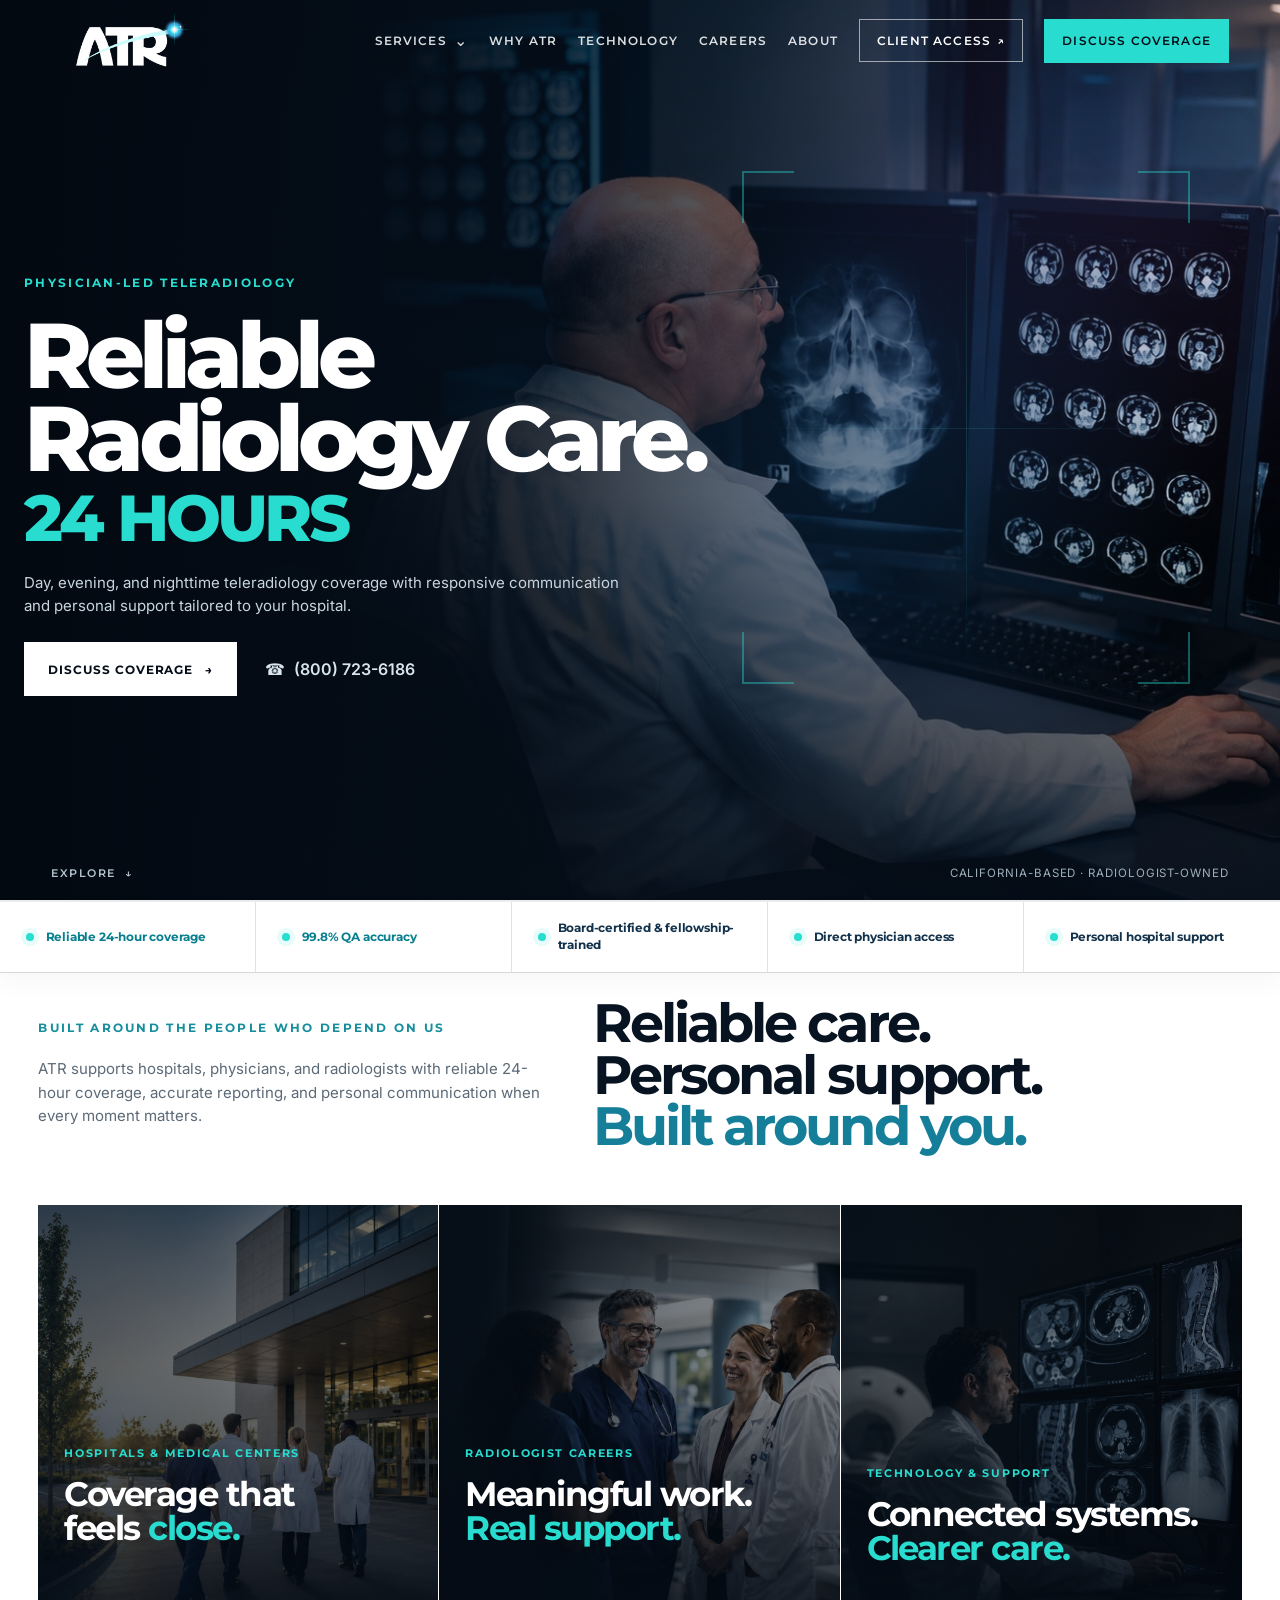
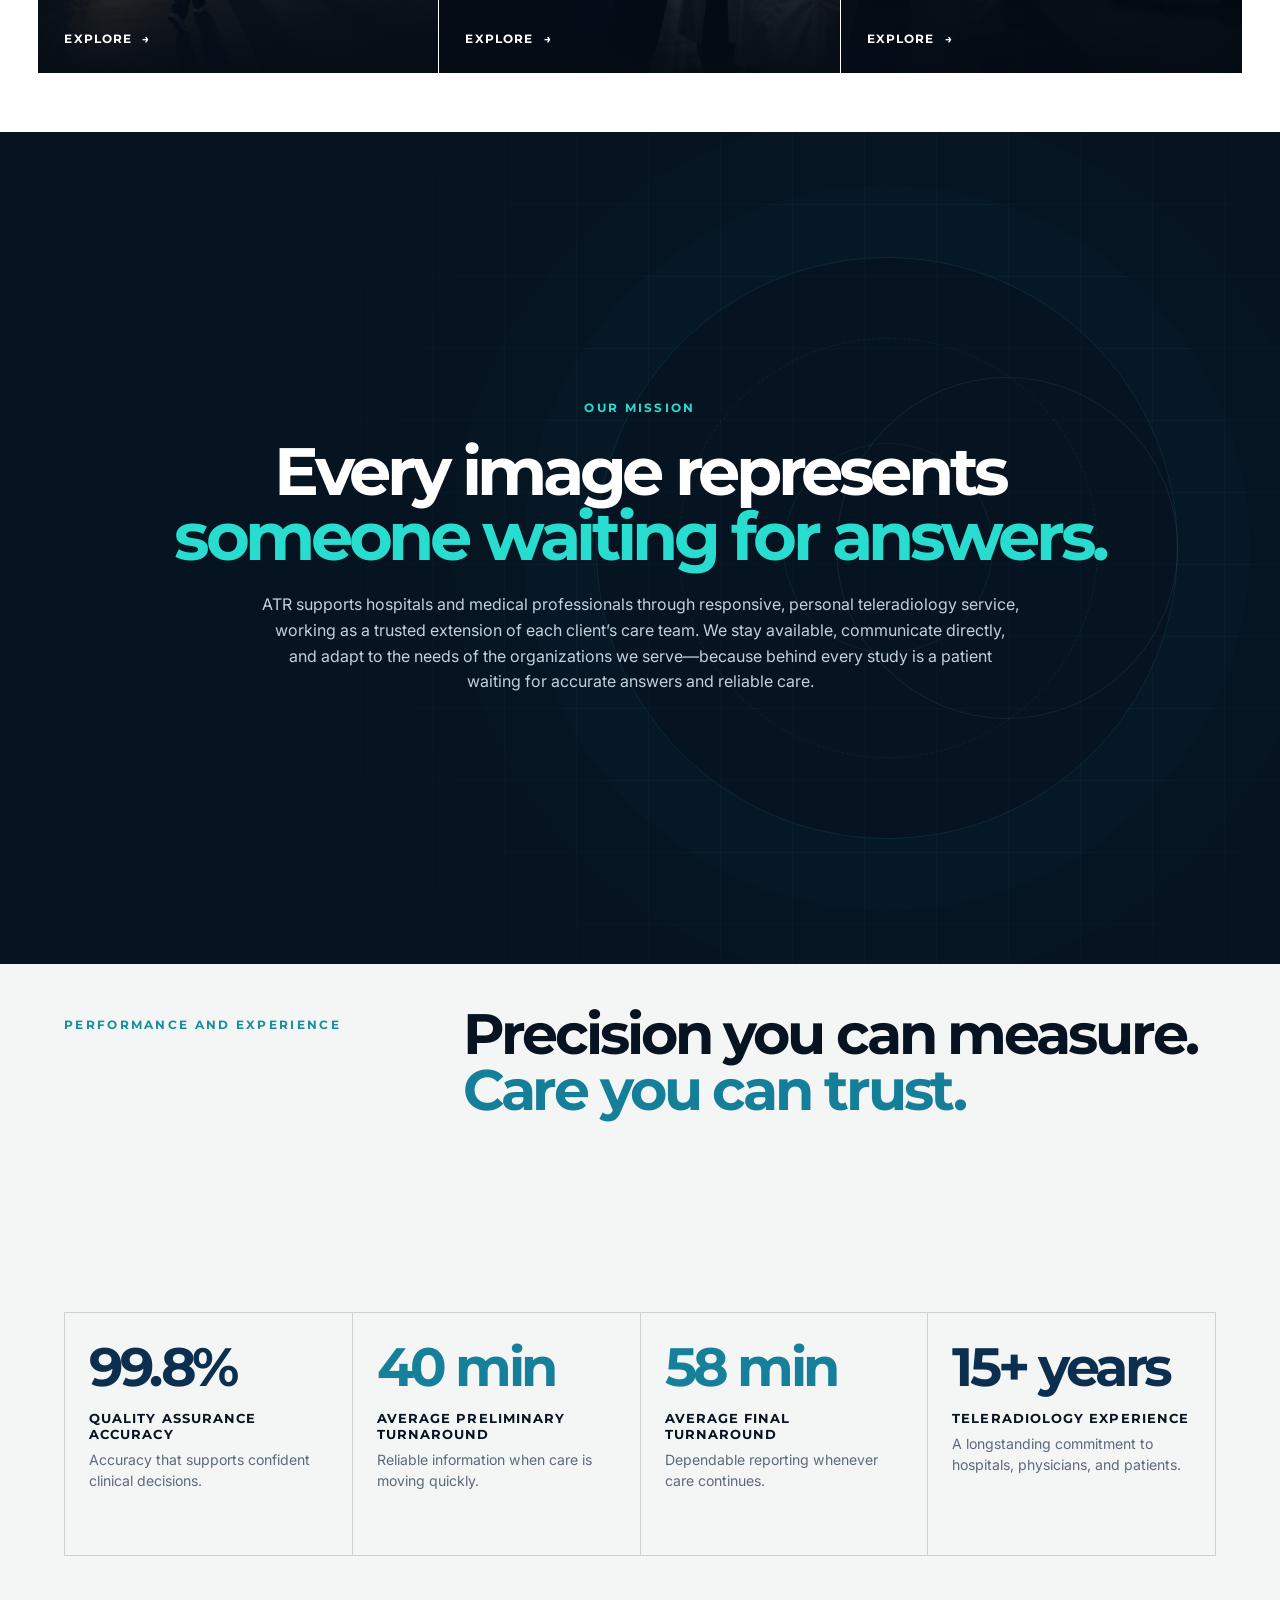
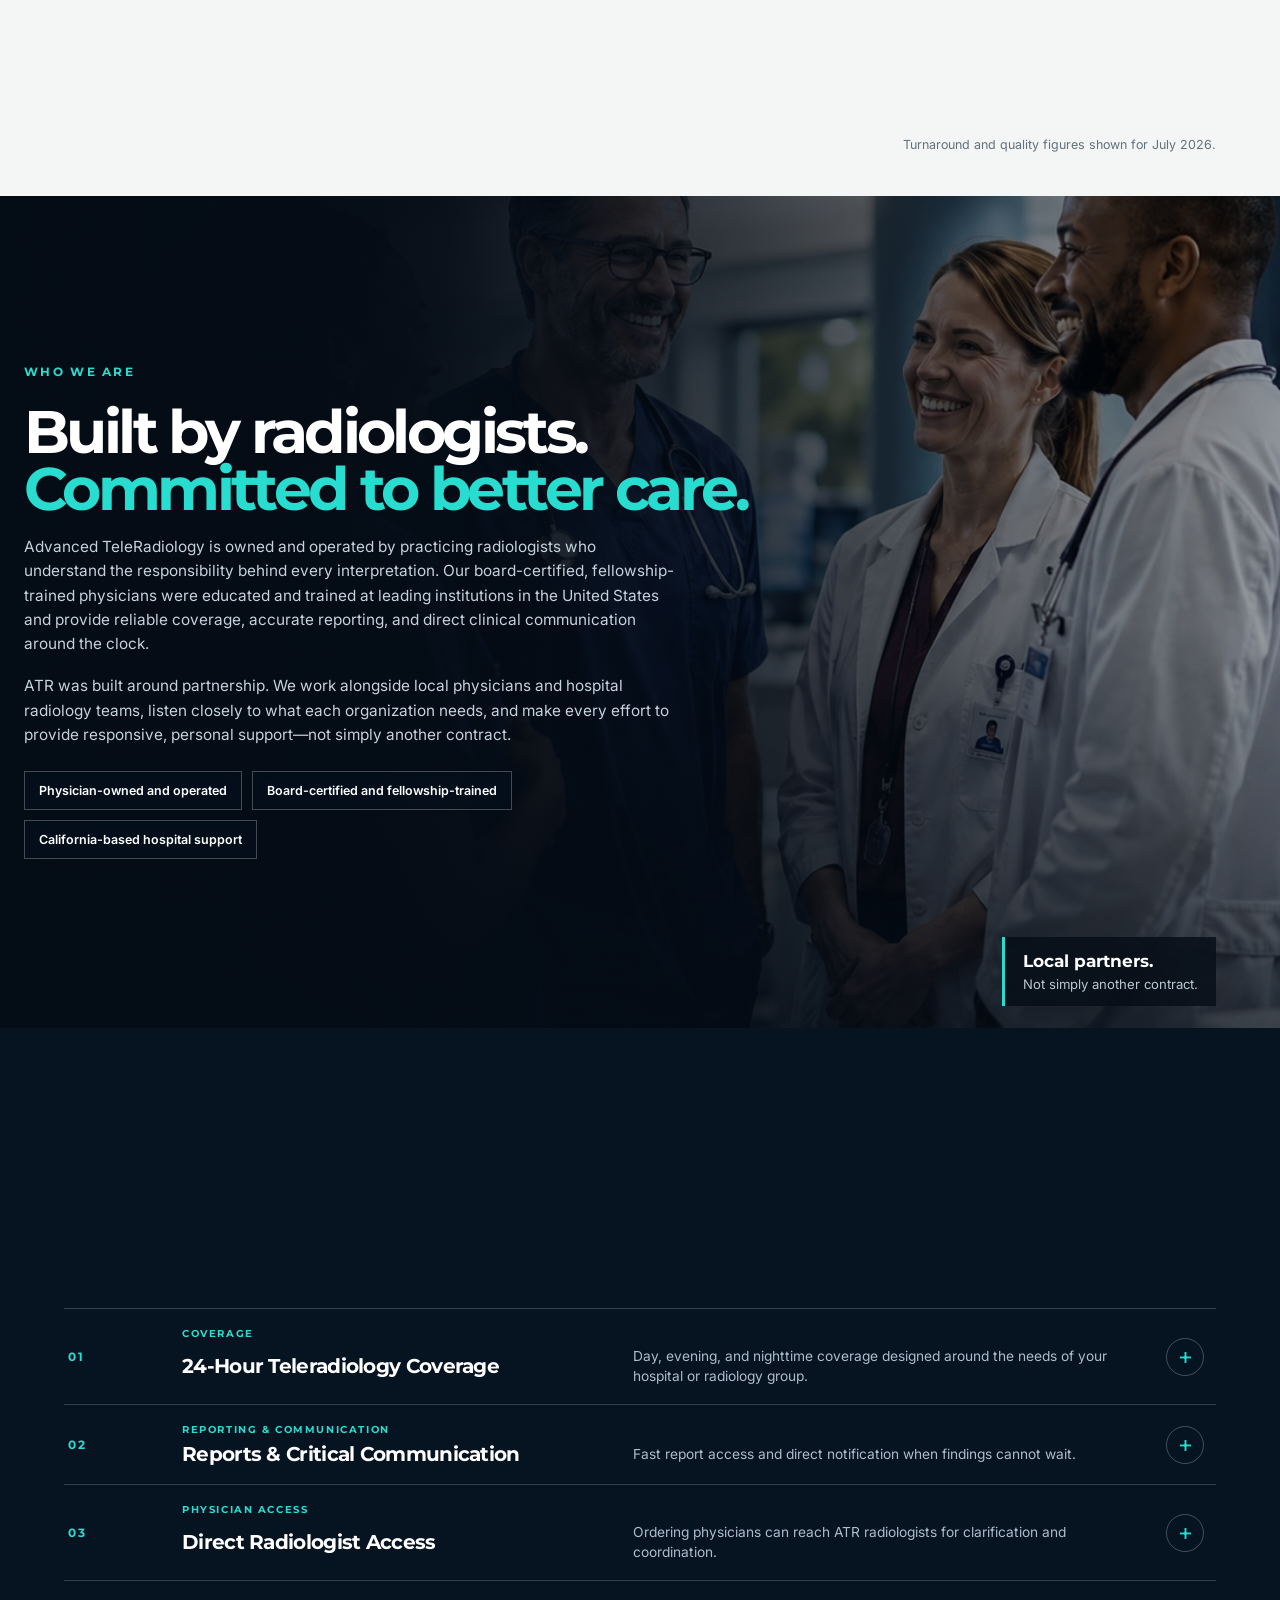
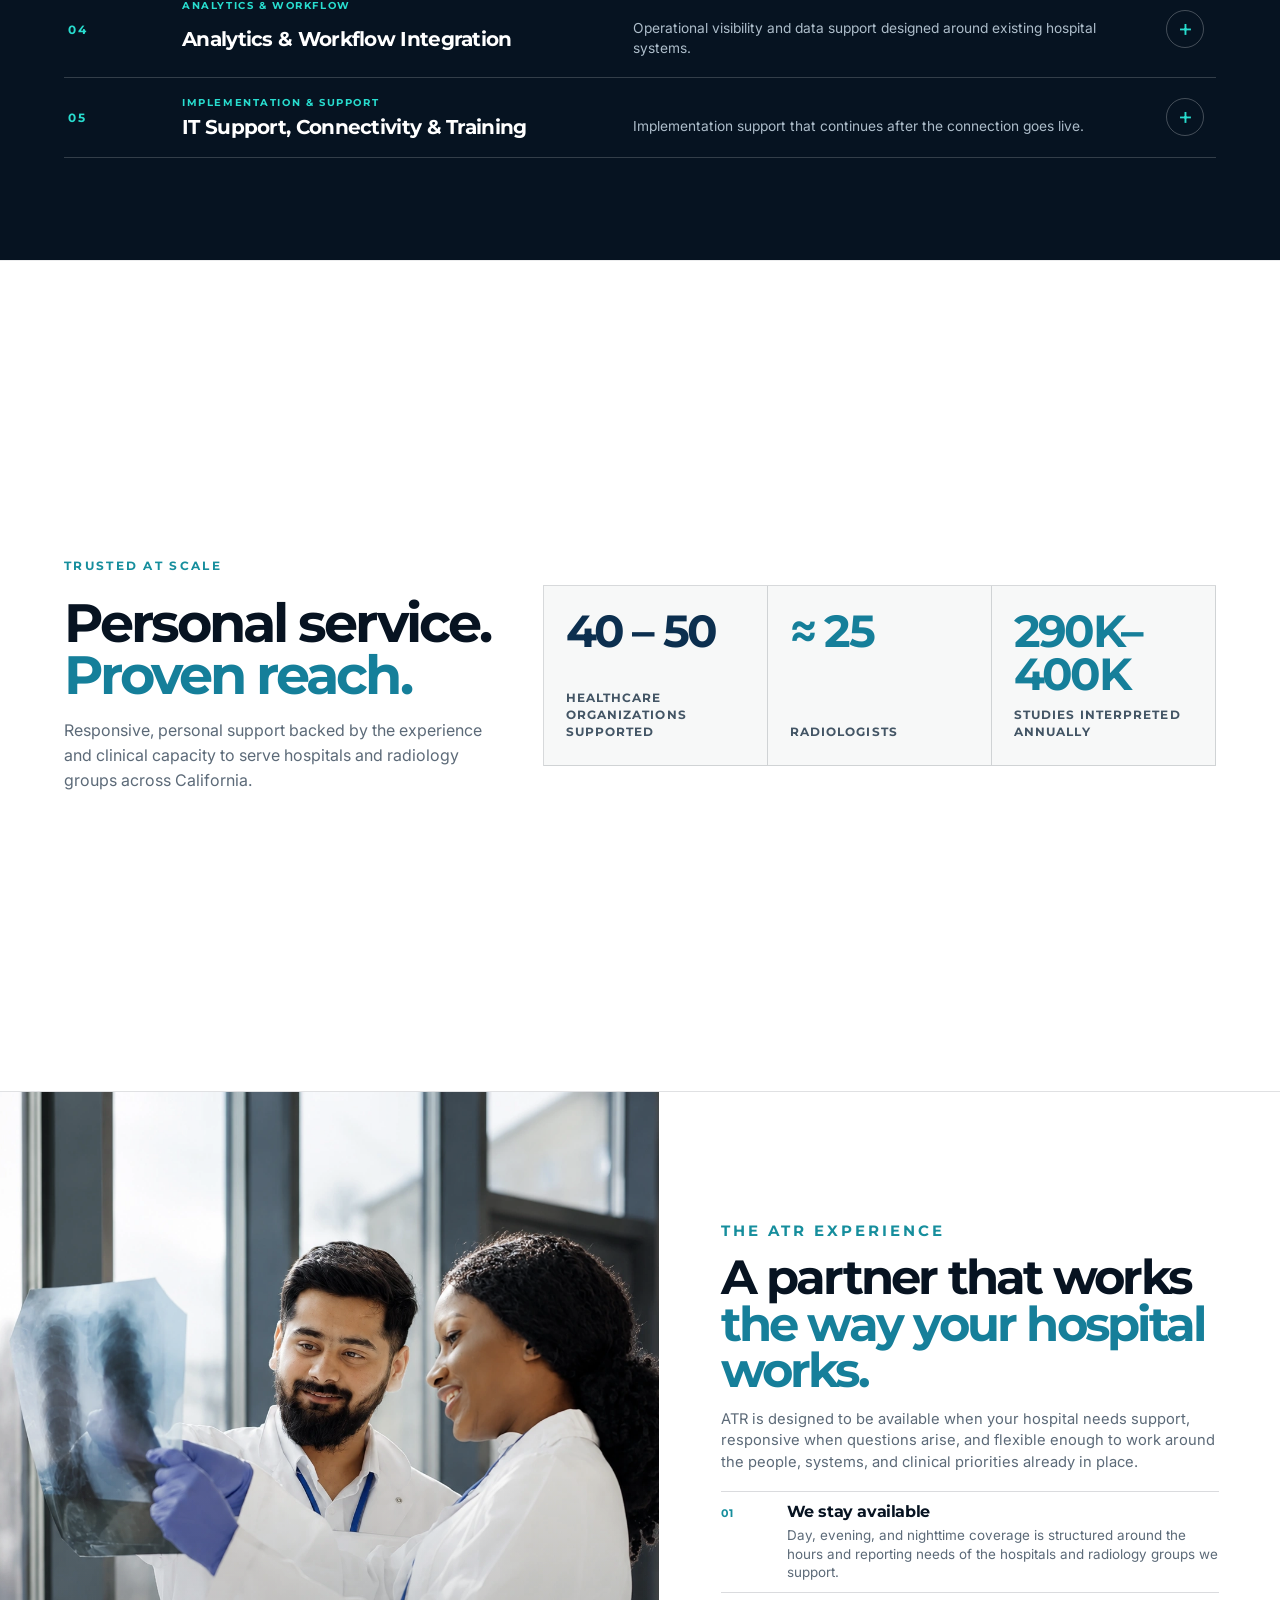
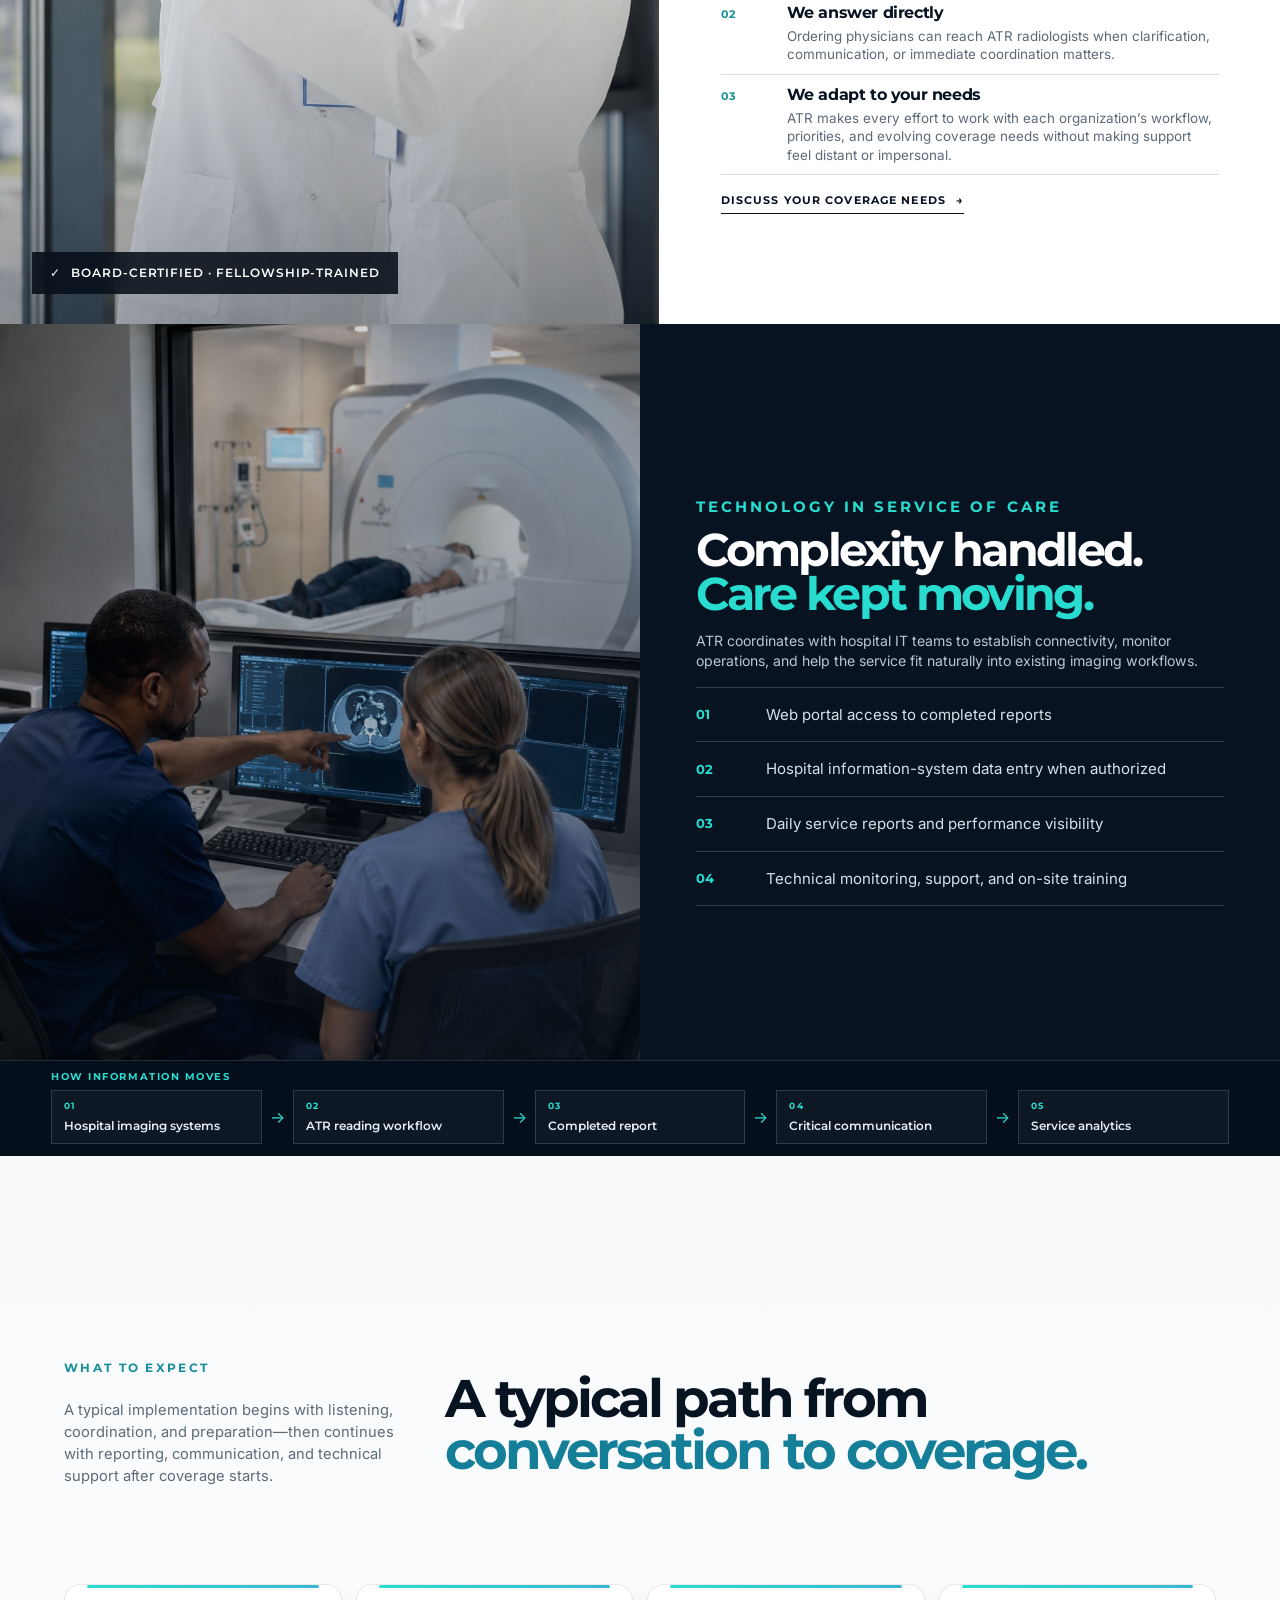
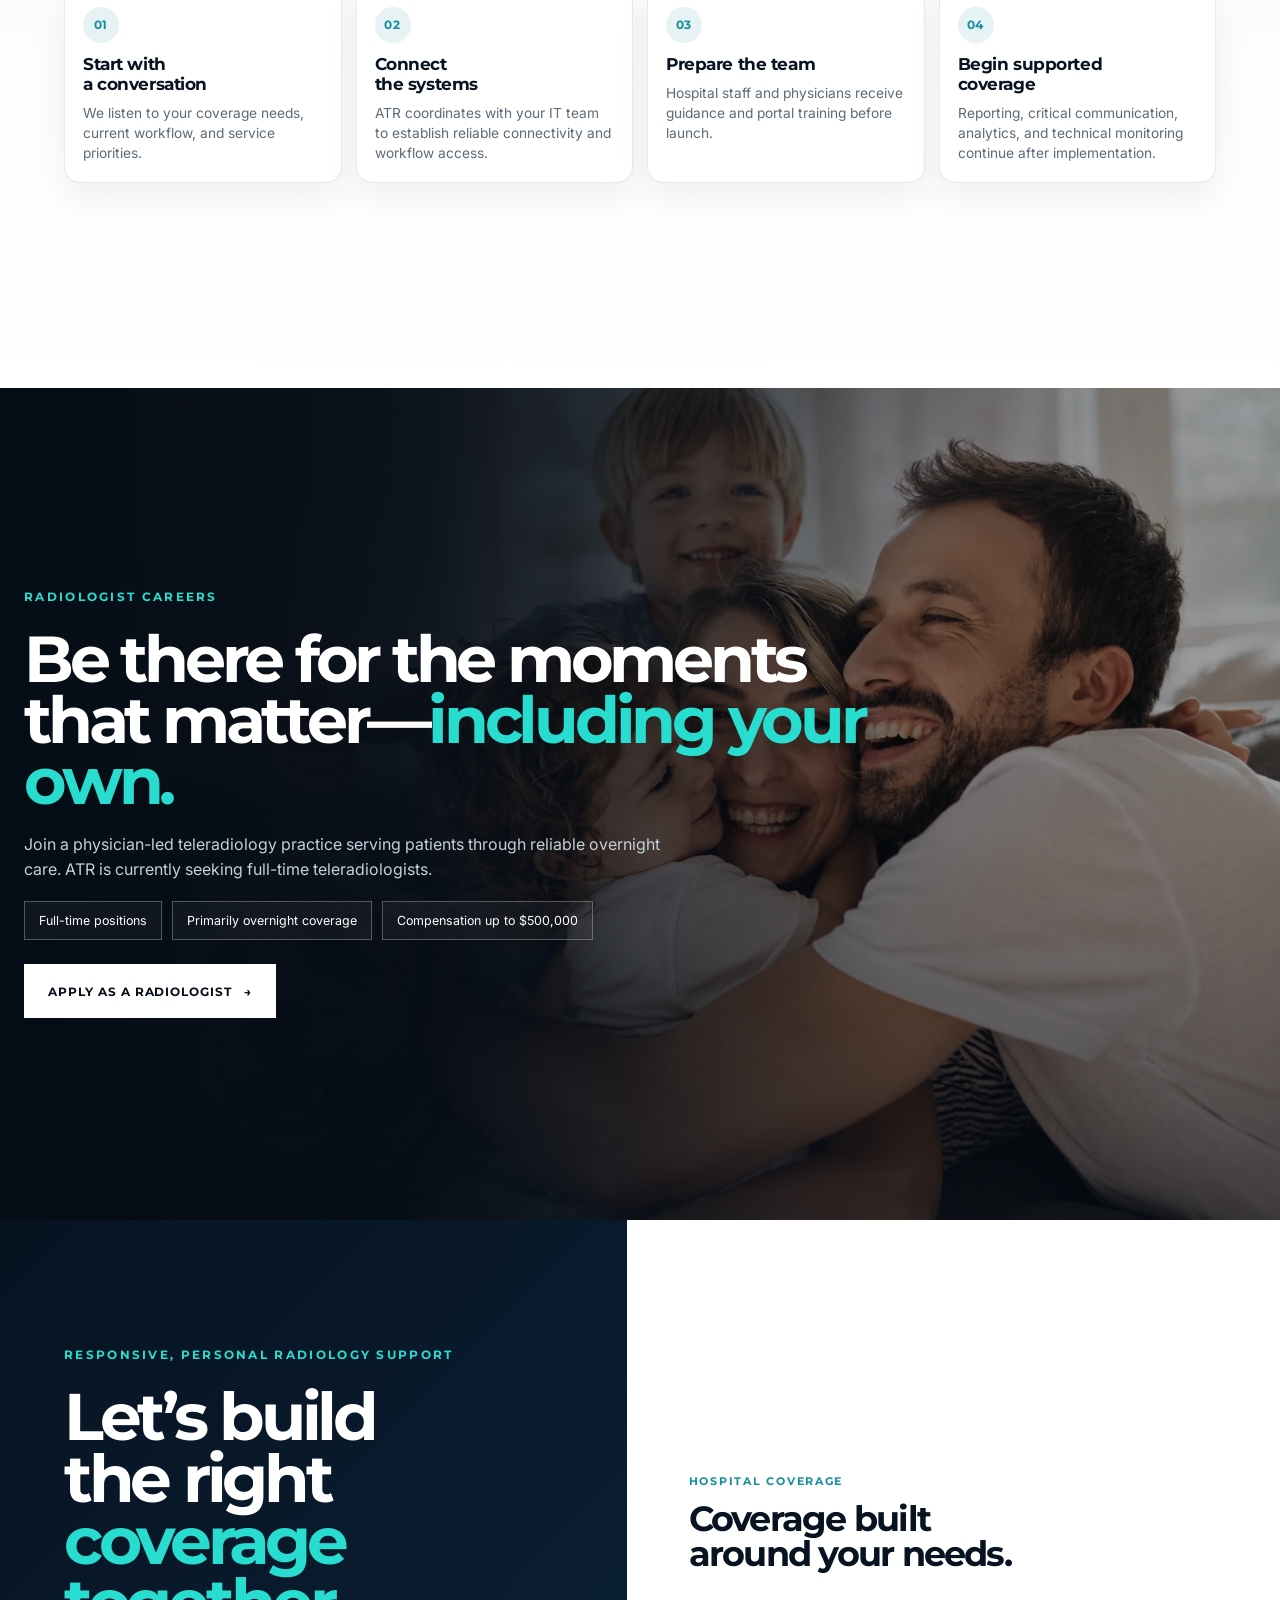
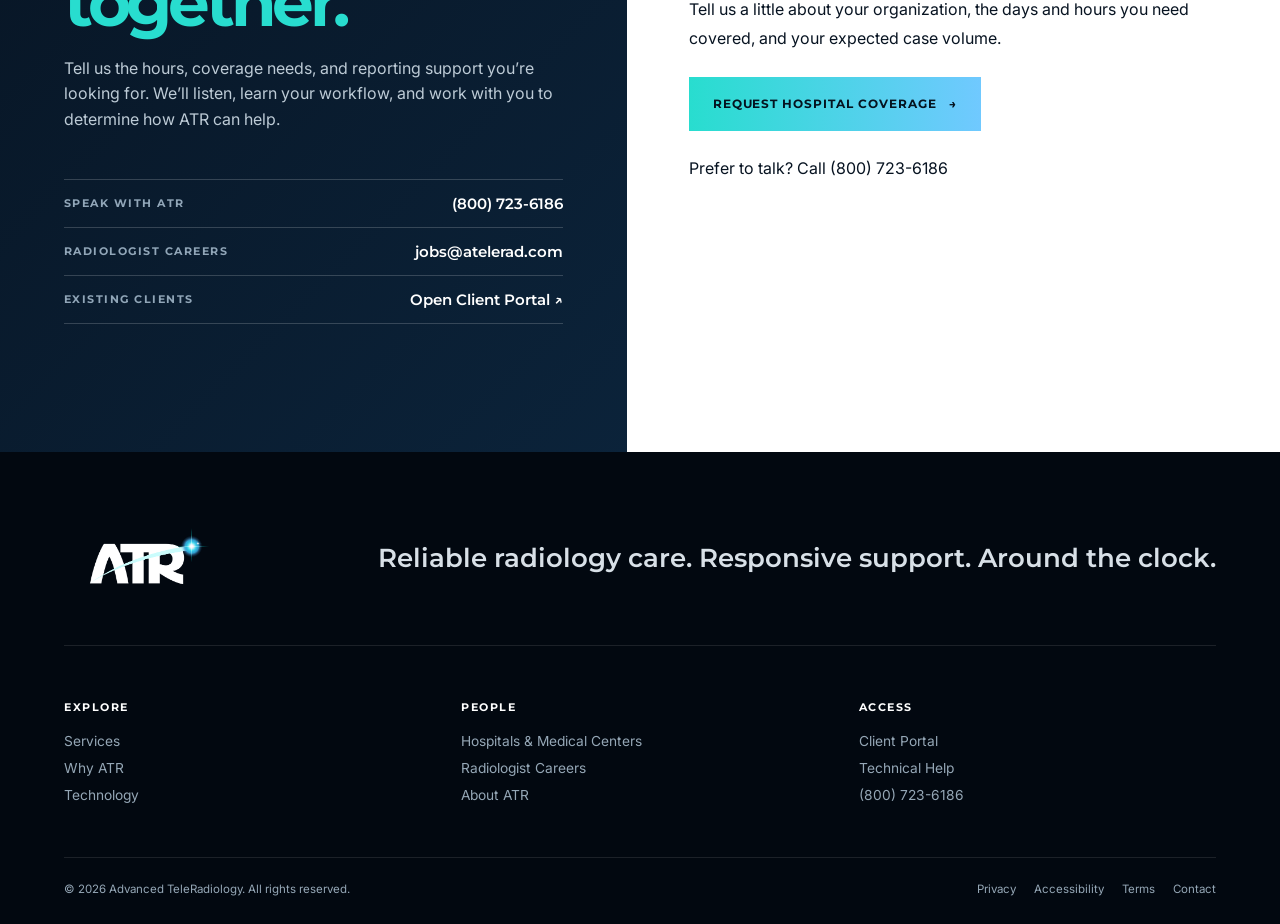
==== commit 4593c1f7: "Publish hospital and radiologist application previews Add dedicated application and review pages, Re" ====
--- a/index.html
+++ b/index.html
@@ -59,7 +59,7 @@
 <a href="#technology">Technology</a>
 <a href="#careers">Careers</a>
 <a href="#about-atr">About</a>
-<a class="nav__portal" href="https://r3.atelerad.com/" rel="noopener noreferrer" target="_blank">Client Access <span aria-hidden="true">↗</span></a><a aria-label="Discuss hospital coverage with ATR" class="nav__cta" href="#contact">Discuss Coverage</a>
+<a class="nav__portal" href="https://r3.atelerad.com/" rel="noopener noreferrer" target="_blank">Client Access <span aria-hidden="true">↗</span></a><a aria-label="Discuss hospital coverage with ATR" class="nav__cta" href="request-coverage.html">Discuss Coverage</a>
 </nav>
 <button aria-expanded="false" aria-label="Toggle navigation" class="menu" data-menu="" type="button">
 <span></span><span></span><span></span>
@@ -76,7 +76,7 @@
 <p class="hero__hours">24 HOURS</p>
 <p class="hero__sub">Day, evening, and nighttime teleradiology coverage with responsive communication and personal support tailored to your hospital.</p>
 <div class="hero__actions">
-<a class="button button--light" href="#contact">Discuss Coverage <span aria-hidden="true">→</span></a>
+<a class="button button--light" href="request-coverage.html">Discuss Coverage <span aria-hidden="true">→</span></a>
 <a class="hero__phone" href="tel:+18007236186"><span aria-hidden="true">☎</span> (800) 723-6186</a>
 </div>
 </div>
@@ -263,7 +263,7 @@
 <img alt="Two physicians collaborating while reviewing a chest X-ray" decoding="async" height="1402" loading="lazy" src="assets/partnership-radiologists.webp" width="1122"/>
 <div class="partnership__caption"><span aria-hidden="true">✓</span> Board-certified · Fellowship-trained</div>
 </div>
-<div class="partnership__copy" data-reveal=""><p class="overline overline--dark">The ATR experience</p><h2>A partner that works <br/><span>the way your hospital works.</span></h2><p>ATR is designed to be available when your hospital needs support, responsive when questions arise, and flexible enough to work around the people, systems, and clinical priorities already in place.</p><div class="partnership__experience"><article><span>01</span><div><h3>We stay available</h3><p>Day, evening, and nighttime coverage is structured around the hours and reporting needs of the hospitals and radiology groups we support.</p></div></article><article><span>02</span><div><h3>We answer directly</h3><p>Ordering physicians can reach ATR radiologists when clarification, communication, or immediate coordination matters.</p></div></article><article><span>03</span><div><h3>We adapt to your needs</h3><p>ATR makes every effort to work with each organization’s workflow, priorities, and evolving coverage needs without making support feel distant or impersonal.</p></div></article></div><a class="text-button" href="#contact">Discuss your coverage needs <span aria-hidden="true">→</span></a></div>
+<div class="partnership__copy" data-reveal=""><p class="overline overline--dark">The ATR experience</p><h2>A partner that works <br/><span>the way your hospital works.</span></h2><p>ATR is designed to be available when your hospital needs support, responsive when questions arise, and flexible enough to work around the people, systems, and clinical priorities already in place.</p><div class="partnership__experience"><article><span>01</span><div><h3>We stay available</h3><p>Day, evening, and nighttime coverage is structured around the hours and reporting needs of the hospitals and radiology groups we support.</p></div></article><article><span>02</span><div><h3>We answer directly</h3><p>Ordering physicians can reach ATR radiologists when clarification, communication, or immediate coordination matters.</p></div></article><article><span>03</span><div><h3>We adapt to your needs</h3><p>ATR makes every effort to work with each organization’s workflow, priorities, and evolving coverage needs without making support feel distant or impersonal.</p></div></article></div><a class="text-button" href="request-coverage.html">Discuss your coverage needs <span aria-hidden="true">→</span></a></div>
 </section>
 <section class="technology" id="technology">
 <div class="technology__media"><img alt="Hospital imaging specialists collaborating at connected workstations while an MRI scanner operates nearby" decoding="async" height="1402" loading="lazy" src="assets/technology-control-room.webp" width="1122"/></div>
@@ -302,7 +302,7 @@
 <h2>Be there for the moments<br/>that matter—<span>including your own.</span></h2>
 <p>Join a physician-led teleradiology practice serving patients through reliable overnight care. ATR is currently seeking full-time teleradiologists.</p>
 <div class="careers__facts"><span>Full-time positions</span><span>Primarily overnight coverage</span><span>Compensation up to $500,000</span></div>
-<a class="button button--light" href="mailto:jobs@atelerad.com">Send Your CV <span aria-hidden="true">→</span></a>
+<a class="button button--light" href="radiologist-application.html">Apply as a Radiologist <span aria-hidden="true">→</span></a>
 </div>
 </section>
 <section class="contact" id="contact">
@@ -317,22 +317,7 @@
 </div>
 </div>
 <div class="contact__panel" data-reveal="">
-<form aria-describedby="form-privacy form-preview-note" class="inquiry-form" data-inquiry-form="">
-<div class="inquiry-form__heading">
-<span>Hospital inquiry</span>
-<h3>Start the conversation.</h3>
-</div>
-<div class="form-grid">
-<label><span>Full name</span><input autocomplete="name" name="name" required="" type="text"/></label>
-<label><span>Hospital or organization</span><input autocomplete="organization" name="organization" required="" type="text"/></label>
-<label><span>Work email</span><input autocomplete="email" name="email" required="" type="email"/></label>
-<label><span>Phone number</span><input autocomplete="tel" name="phone" type="tel"/></label>
-<label class="form-grid__wide"><span>Tell us about your coverage needs</span><textarea name="message" required="" rows="5"></textarea></label>
-</div>
-<p class="form-privacy" id="form-privacy"><strong>Please do not include patient information.</strong> Do not submit patient names, medical records, images, or protected health information through this form.</p>
-<p class="form-preview-note" id="form-preview-note">Website preview: submissions are not transmitted until ATR connects an approved form service.</p><button class="button button--accent" type="submit">Start the Conversation <span aria-hidden="true">→</span></button>
-<p aria-live="polite" class="form-status" data-form-status=""></p>
-</form>
+<div class="inquiry-form"><div class="inquiry-form__heading"><span>Hospital coverage</span><h3>Coverage built around your needs.</h3></div><p style="line-height:1.8;margin:24px 0">Tell us a little about your organization, the days and hours you need covered, and your expected case volume.</p><a class="button button--accent" href="request-coverage.html">Request Hospital Coverage <span aria-hidden="true">→</span></a><p style="line-height:1.7;margin-top:24px">Prefer to talk? <a href="tel:+18007236186">Call (800) 723-6186</a></p></div>
 </div>
 </section>
 </main>
@@ -343,7 +328,7 @@
 <div><strong>People</strong><a href="#pathways">Hospitals &amp; Medical Centers</a><a href="#careers">Radiologist Careers</a><a href="#about-atr">About ATR</a></div>
 <div><strong>Access</strong><a href="https://r3.atelerad.com/" rel="noopener noreferrer" target="_blank">Client Portal</a><a href="tel:+18882250386">Technical Help</a><a href="tel:+18007236186">(800) 723-6186</a></div>
 </div>
-<div class="footer__bottom"><span>© 2026 Advanced TeleRadiology. All rights reserved.</span><div class="footer__legal"><button data-dialog-open="privacy-dialog" type="button">Privacy</button><button data-dialog-open="accessibility-dialog" type="button">Accessibility</button><button data-dialog-open="terms-dialog" type="button">Terms</button><a href="#contact">Contact</a></div></div>
+<div class="footer__bottom"><span>© 2026 Advanced TeleRadiology. All rights reserved.</span><div class="footer__legal"><button data-dialog-open="privacy-dialog" type="button">Privacy</button><button data-dialog-open="accessibility-dialog" type="button">Accessibility</button><button data-dialog-open="terms-dialog" type="button">Terms</button><a href="request-coverage.html">Contact</a></div></div>
 </footer>
 <dialog class="site-dialog" id="privacy-dialog"><div class="site-dialog__panel"><button aria-label="Close Website Privacy" class="site-dialog__close" data-dialog-close="" type="button">×</button><p class="overline overline--dark">ATR website</p><h2>Website Privacy</h2><p>This website is designed for general company and service inquiries. Do not submit patient names, medical records, medical images, or other protected health information through the public inquiry form. The final privacy notice should be reviewed and approved by ATR before launch.</p></div></dialog><dialog class="site-dialog" id="accessibility-dialog"><div class="site-dialog__panel"><button aria-label="Close Accessibility" class="site-dialog__close" data-dialog-close="" type="button">×</button><p class="overline overline--dark">ATR website</p><h2>Accessibility</h2><p>ATR intends for this website to be usable by people with a wide range of abilities. The site includes keyboard navigation, visible focus states, semantic headings, descriptive image text, and reduced-motion support. Accessibility feedback can be shared through the contact section.</p></div></dialog><dialog class="site-dialog" id="terms-dialog"><div class="site-dialog__panel"><button aria-label="Close Website Terms" class="site-dialog__close" data-dialog-close="" type="button">×</button><p class="overline overline--dark">ATR website</p><h2>Website Terms</h2><p>The information on this public website is for general informational purposes and is not medical advice. Portal access is limited to authorized users. Final website terms should be reviewed and approved by ATR before publication.</p></div></dialog></body>
 </html>
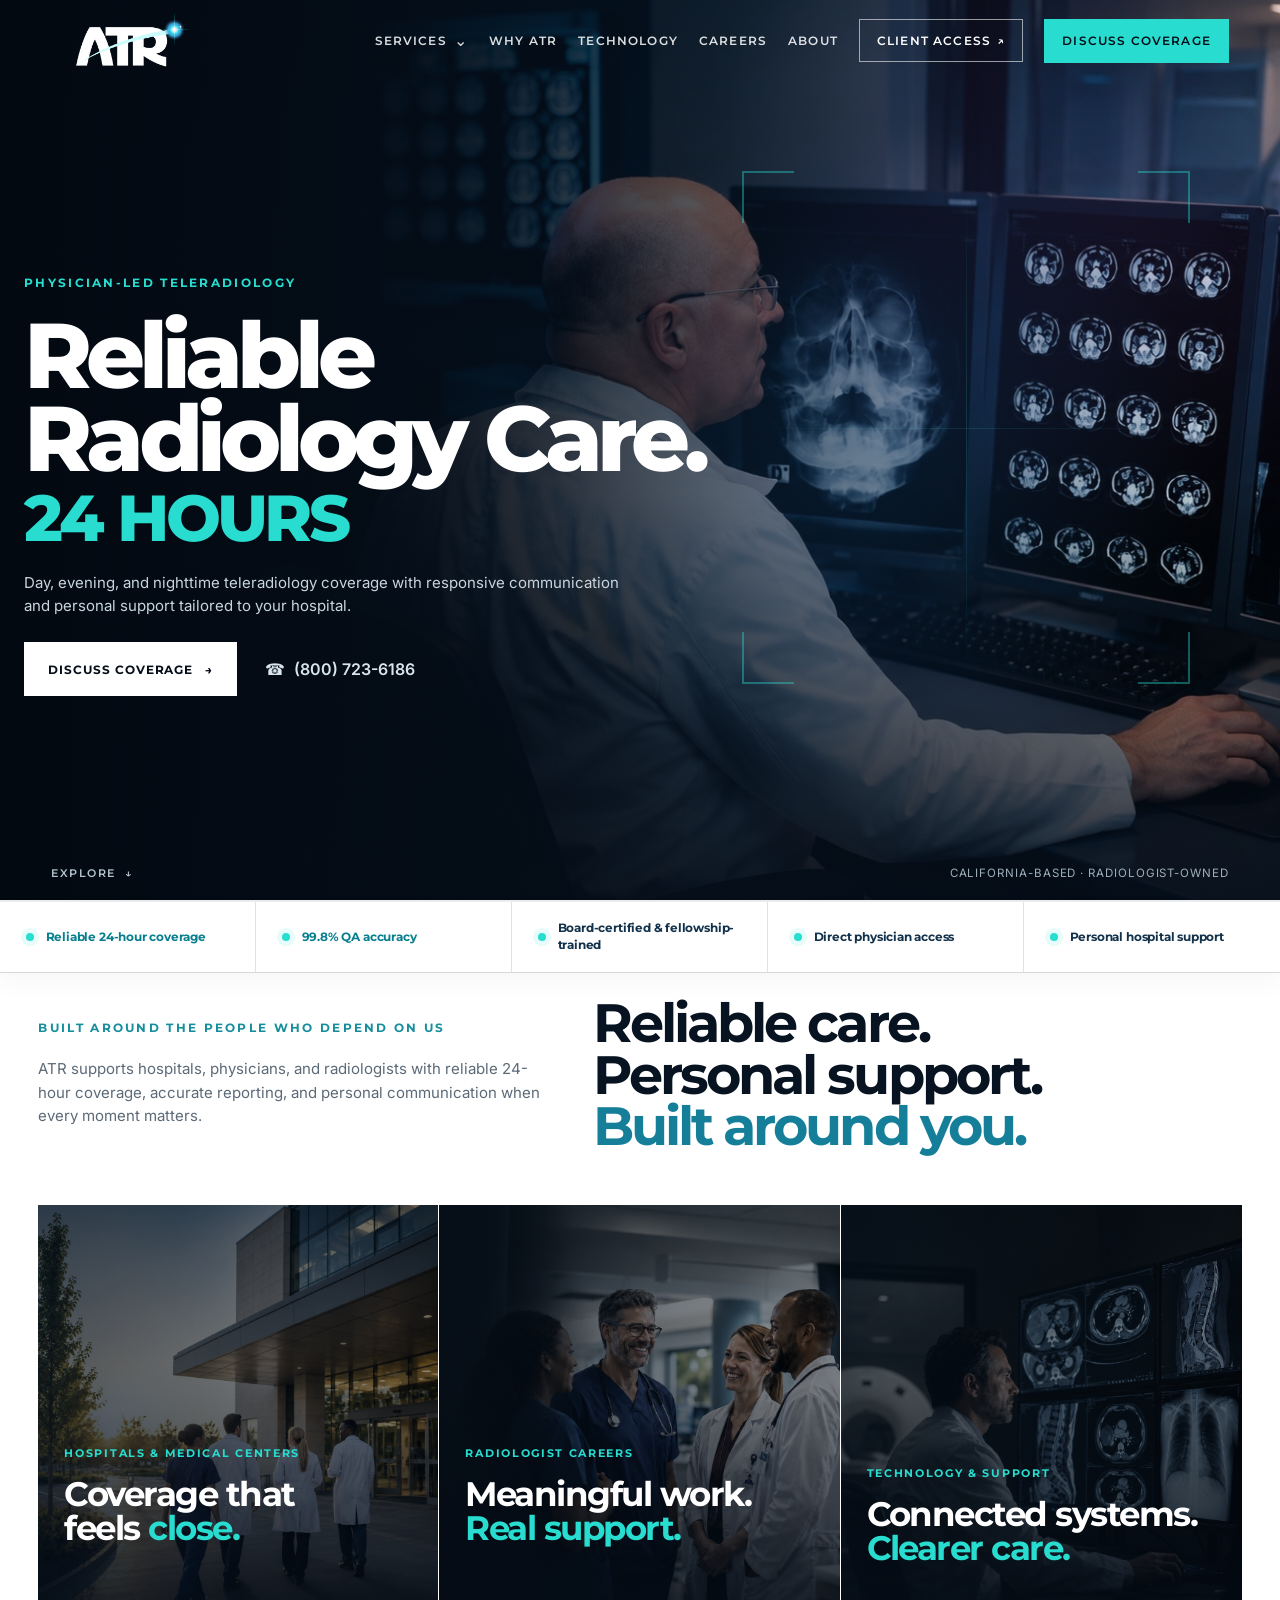
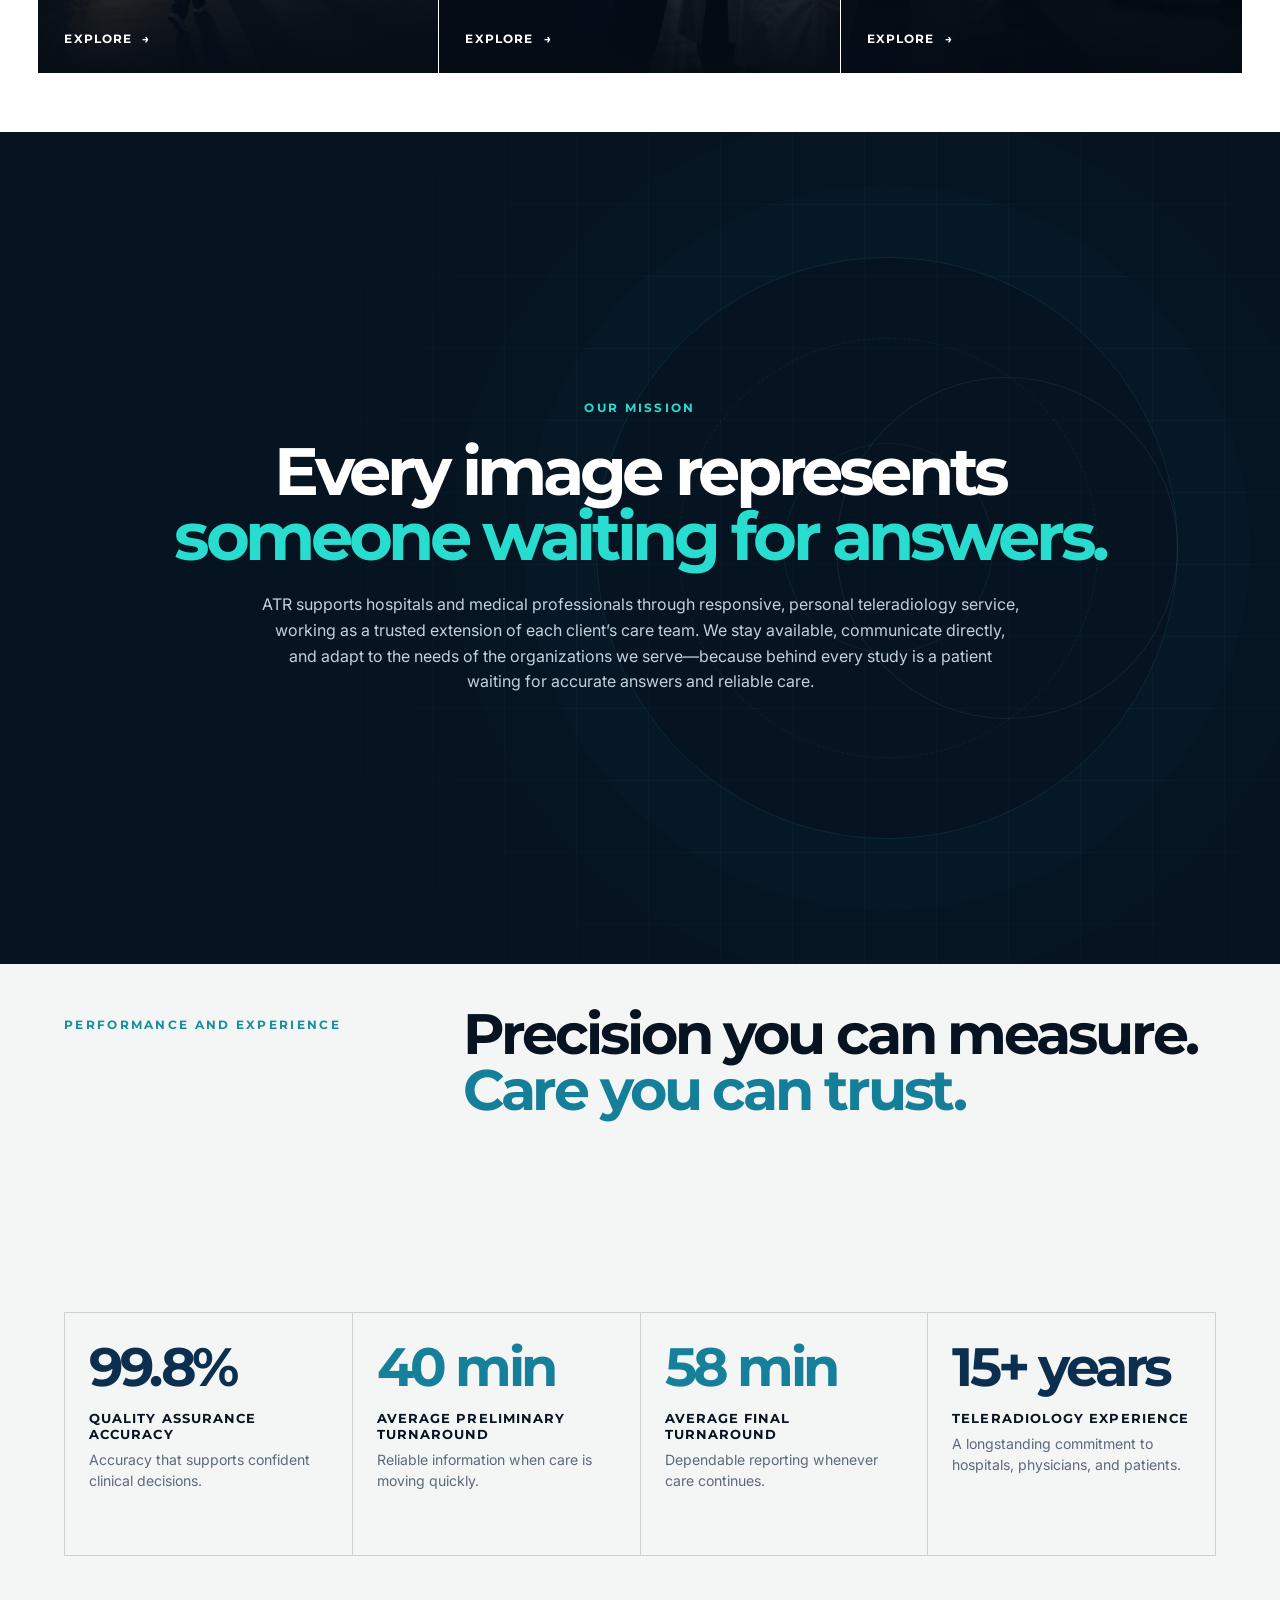
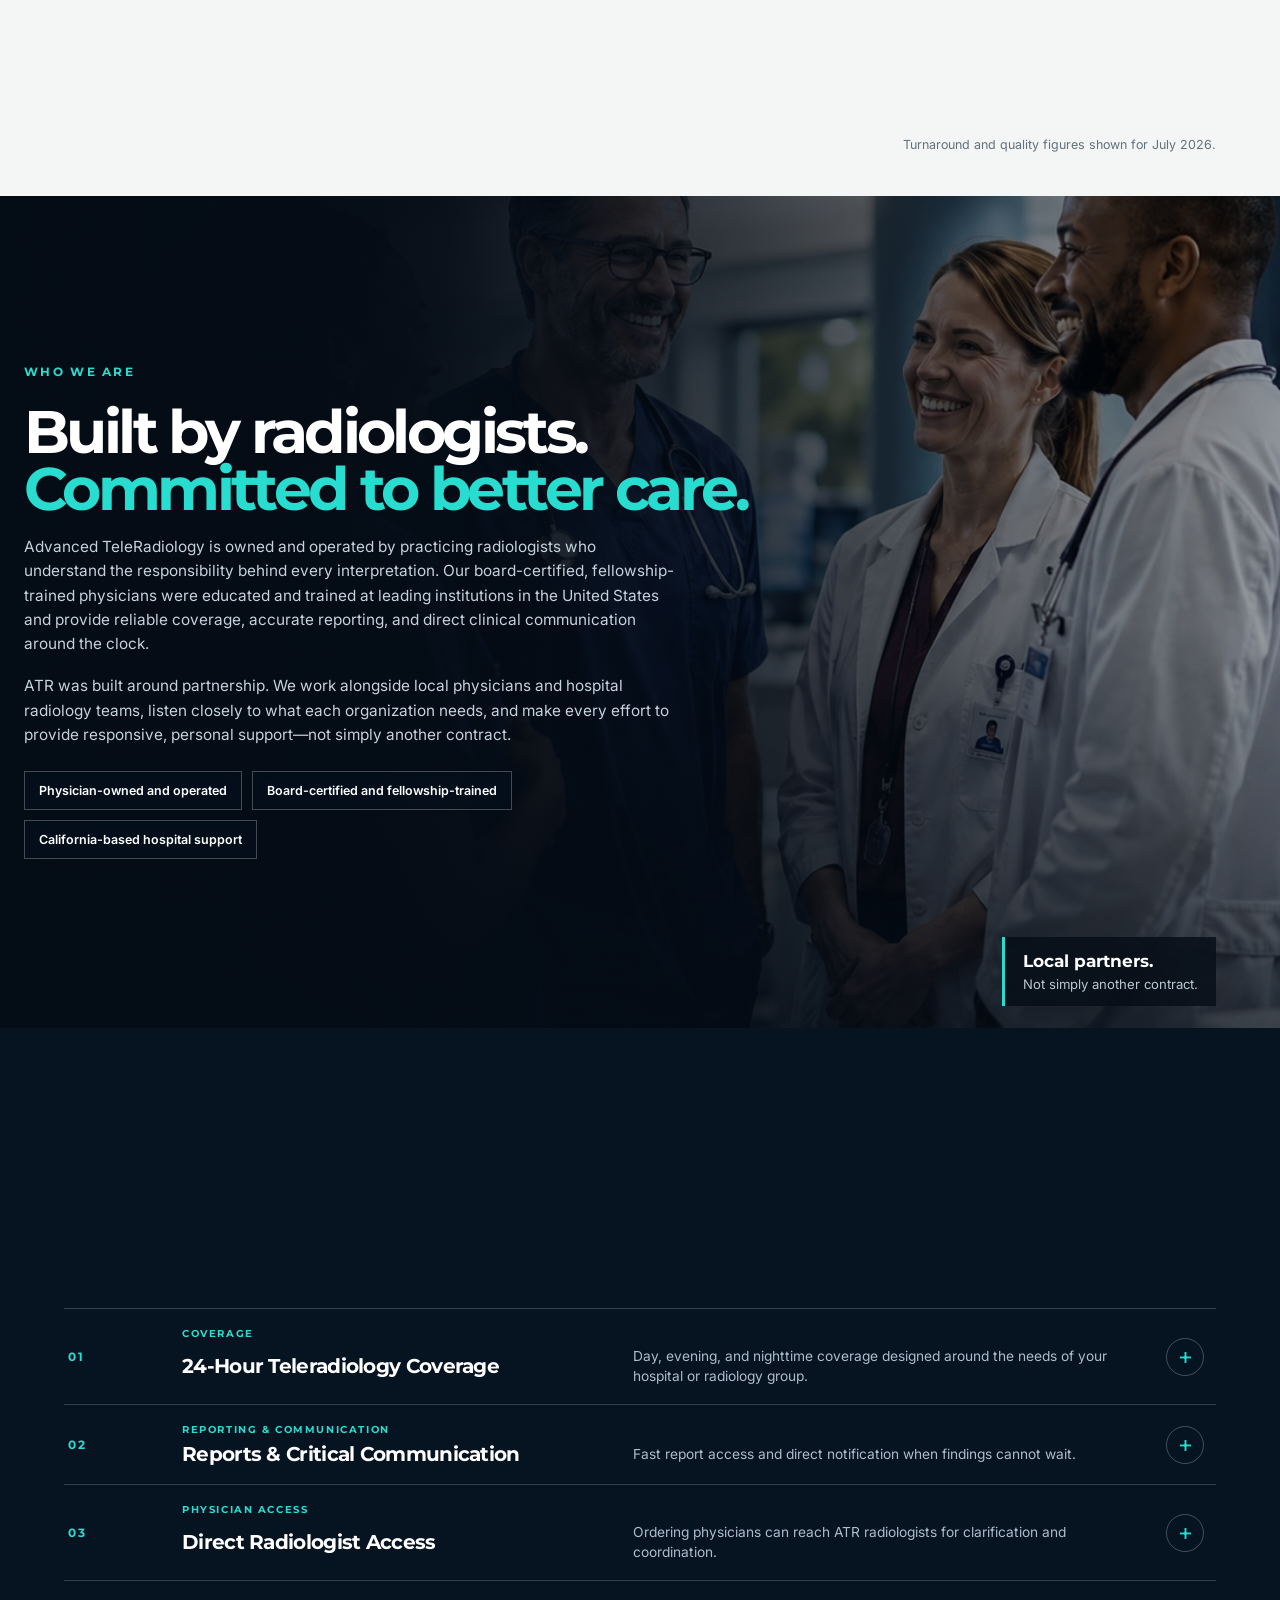
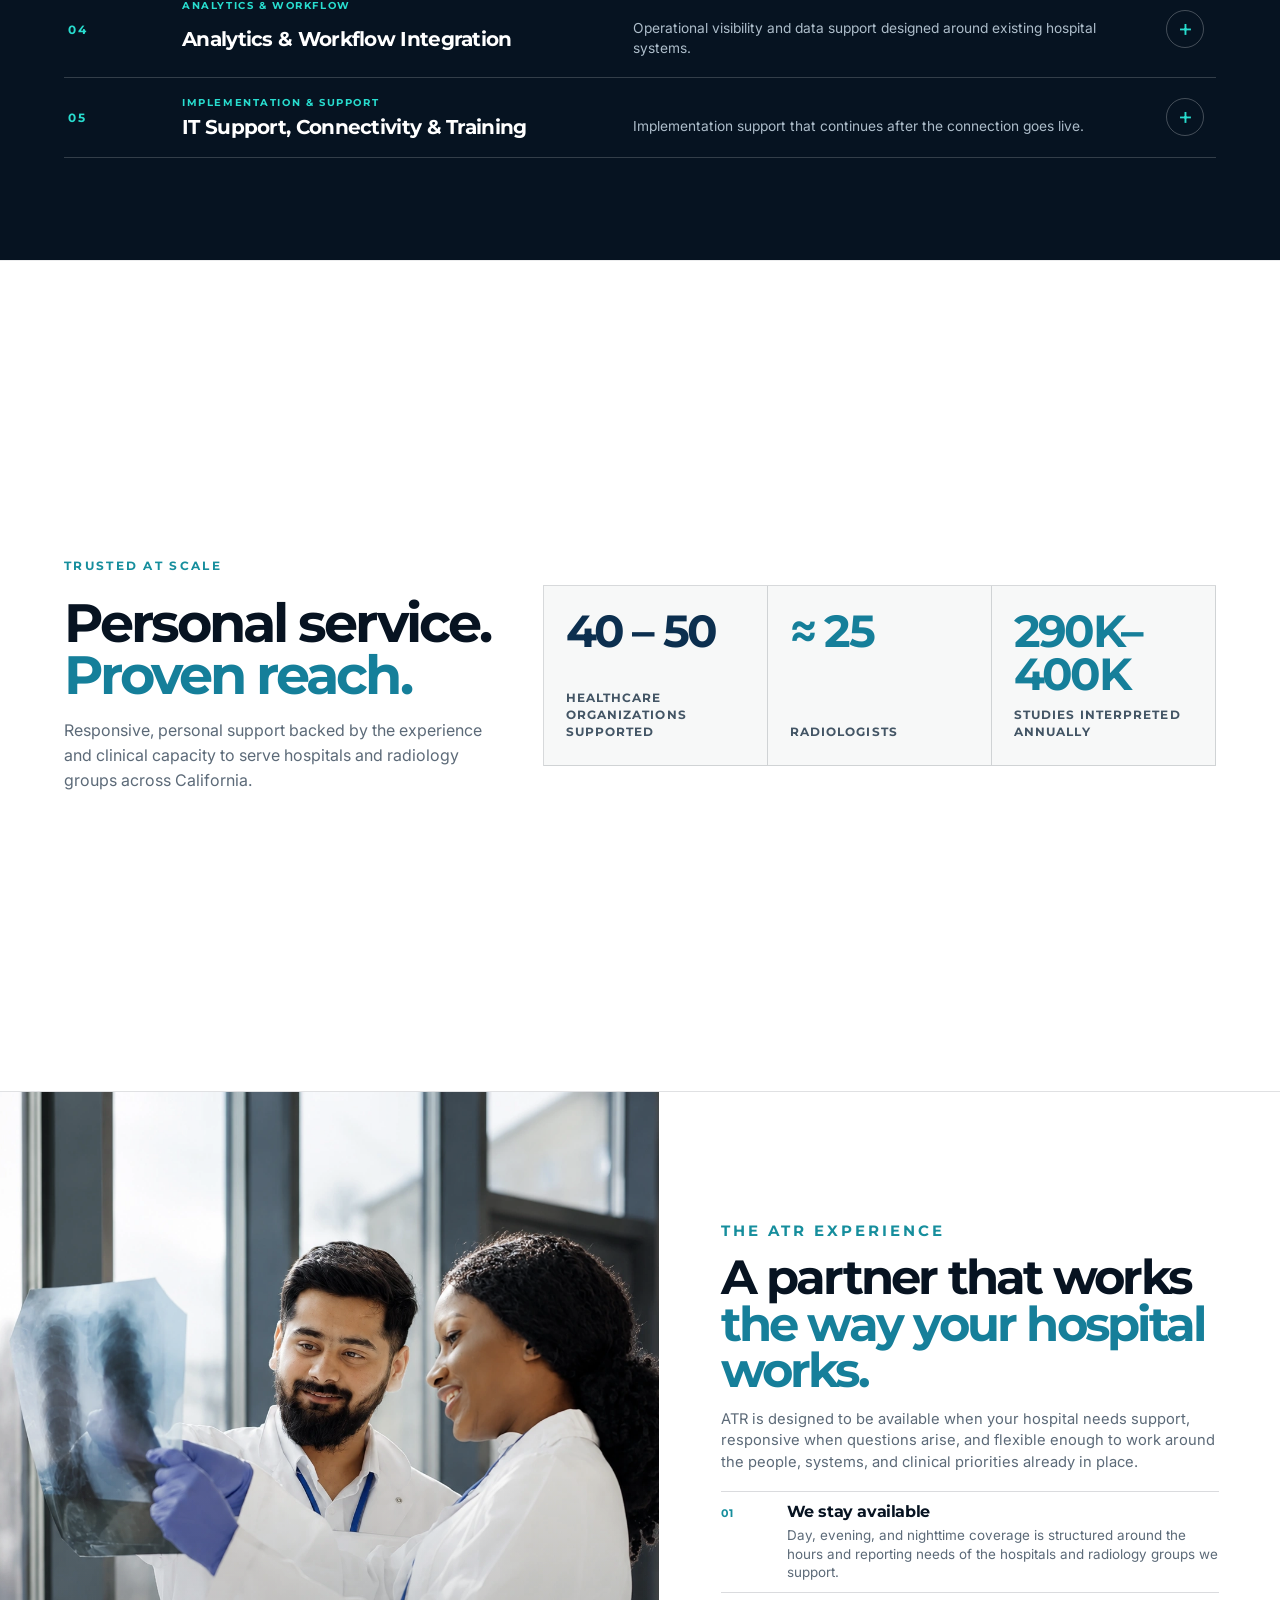
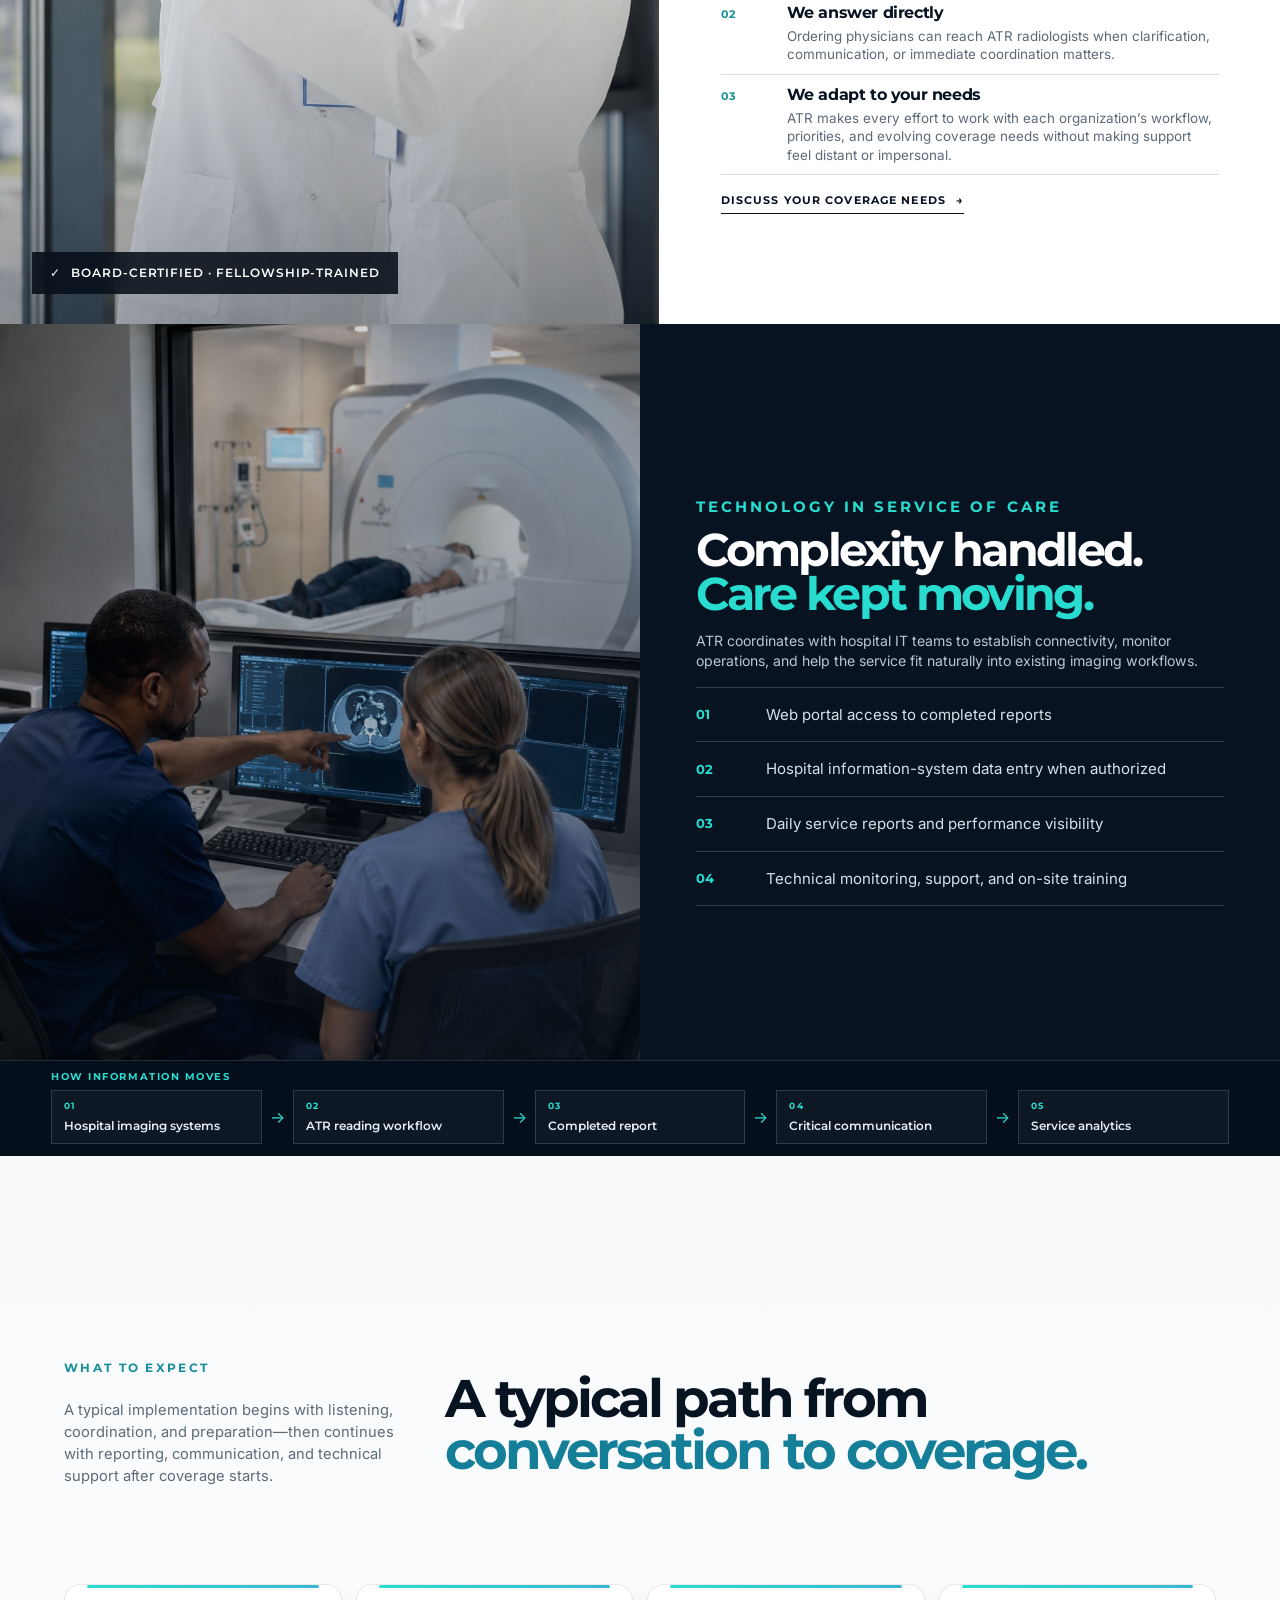
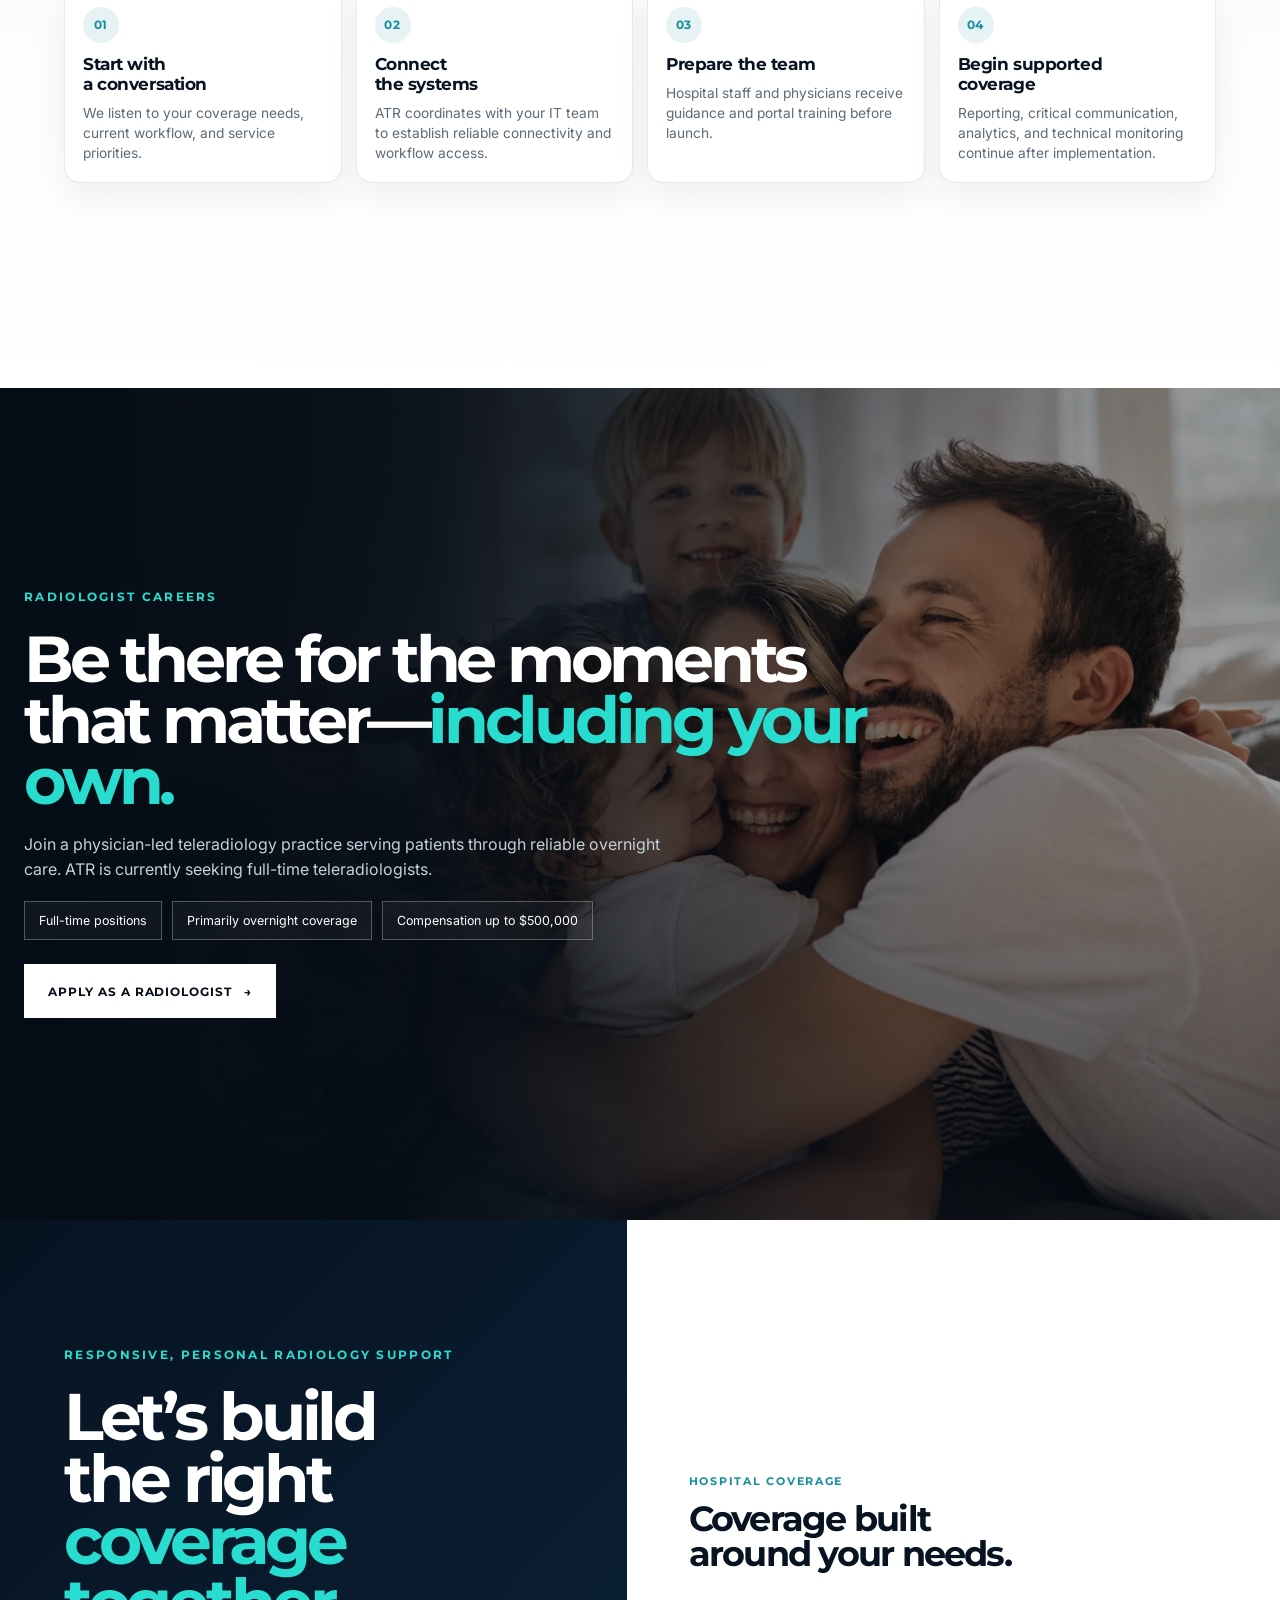
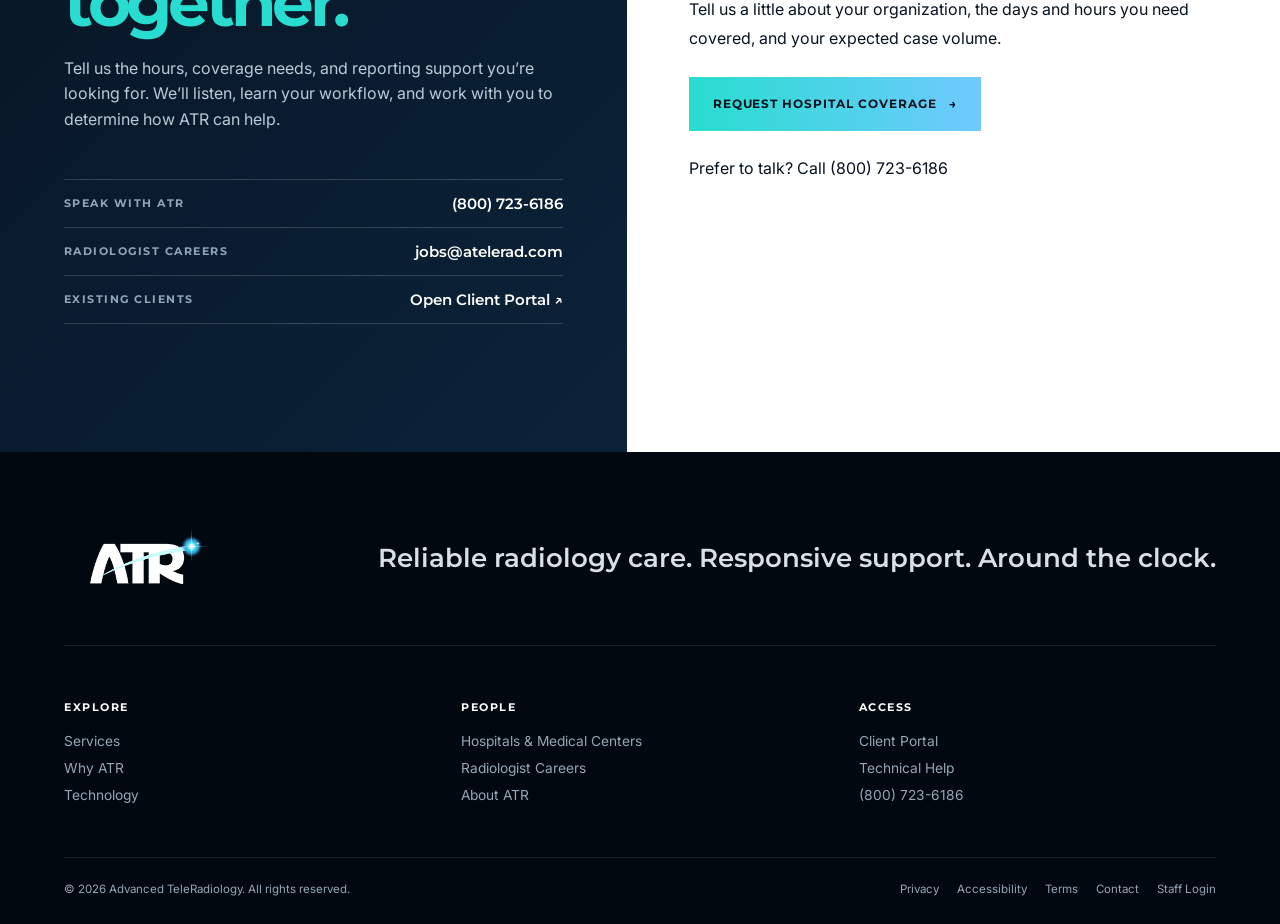
==== commit 9c82951f: "Add Staff Login link to homepage footer" ====
--- a/index.html
+++ b/index.html
@@ -328,7 +328,7 @@
 <div><strong>People</strong><a href="#pathways">Hospitals &amp; Medical Centers</a><a href="#careers">Radiologist Careers</a><a href="#about-atr">About ATR</a></div>
 <div><strong>Access</strong><a href="https://r3.atelerad.com/" rel="noopener noreferrer" target="_blank">Client Portal</a><a href="tel:+18882250386">Technical Help</a><a href="tel:+18007236186">(800) 723-6186</a></div>
 </div>
-<div class="footer__bottom"><span>© 2026 Advanced TeleRadiology. All rights reserved.</span><div class="footer__legal"><button data-dialog-open="privacy-dialog" type="button">Privacy</button><button data-dialog-open="accessibility-dialog" type="button">Accessibility</button><button data-dialog-open="terms-dialog" type="button">Terms</button><a href="request-coverage.html">Contact</a></div></div>
+<div class="footer__bottom"><span>© 2026 Advanced TeleRadiology. All rights reserved.</span><div class="footer__legal"><button data-dialog-open="privacy-dialog" type="button">Privacy</button><button data-dialog-open="accessibility-dialog" type="button">Accessibility</button><button data-dialog-open="terms-dialog" type="button">Terms</button><a href="request-coverage.html">Contact</a><a href="admin.html">Staff Login</a></div></div>
 </footer>
 <dialog class="site-dialog" id="privacy-dialog"><div class="site-dialog__panel"><button aria-label="Close Website Privacy" class="site-dialog__close" data-dialog-close="" type="button">×</button><p class="overline overline--dark">ATR website</p><h2>Website Privacy</h2><p>This website is designed for general company and service inquiries. Do not submit patient names, medical records, medical images, or other protected health information through the public inquiry form. The final privacy notice should be reviewed and approved by ATR before launch.</p></div></dialog><dialog class="site-dialog" id="accessibility-dialog"><div class="site-dialog__panel"><button aria-label="Close Accessibility" class="site-dialog__close" data-dialog-close="" type="button">×</button><p class="overline overline--dark">ATR website</p><h2>Accessibility</h2><p>ATR intends for this website to be usable by people with a wide range of abilities. The site includes keyboard navigation, visible focus states, semantic headings, descriptive image text, and reduced-motion support. Accessibility feedback can be shared through the contact section.</p></div></dialog><dialog class="site-dialog" id="terms-dialog"><div class="site-dialog__panel"><button aria-label="Close Website Terms" class="site-dialog__close" data-dialog-close="" type="button">×</button><p class="overline overline--dark">ATR website</p><h2>Website Terms</h2><p>The information on this public website is for general informational purposes and is not medical advice. Portal access is limited to authorized users. Final website terms should be reviewed and approved by ATR before publication.</p></div></dialog></body>
 </html>
